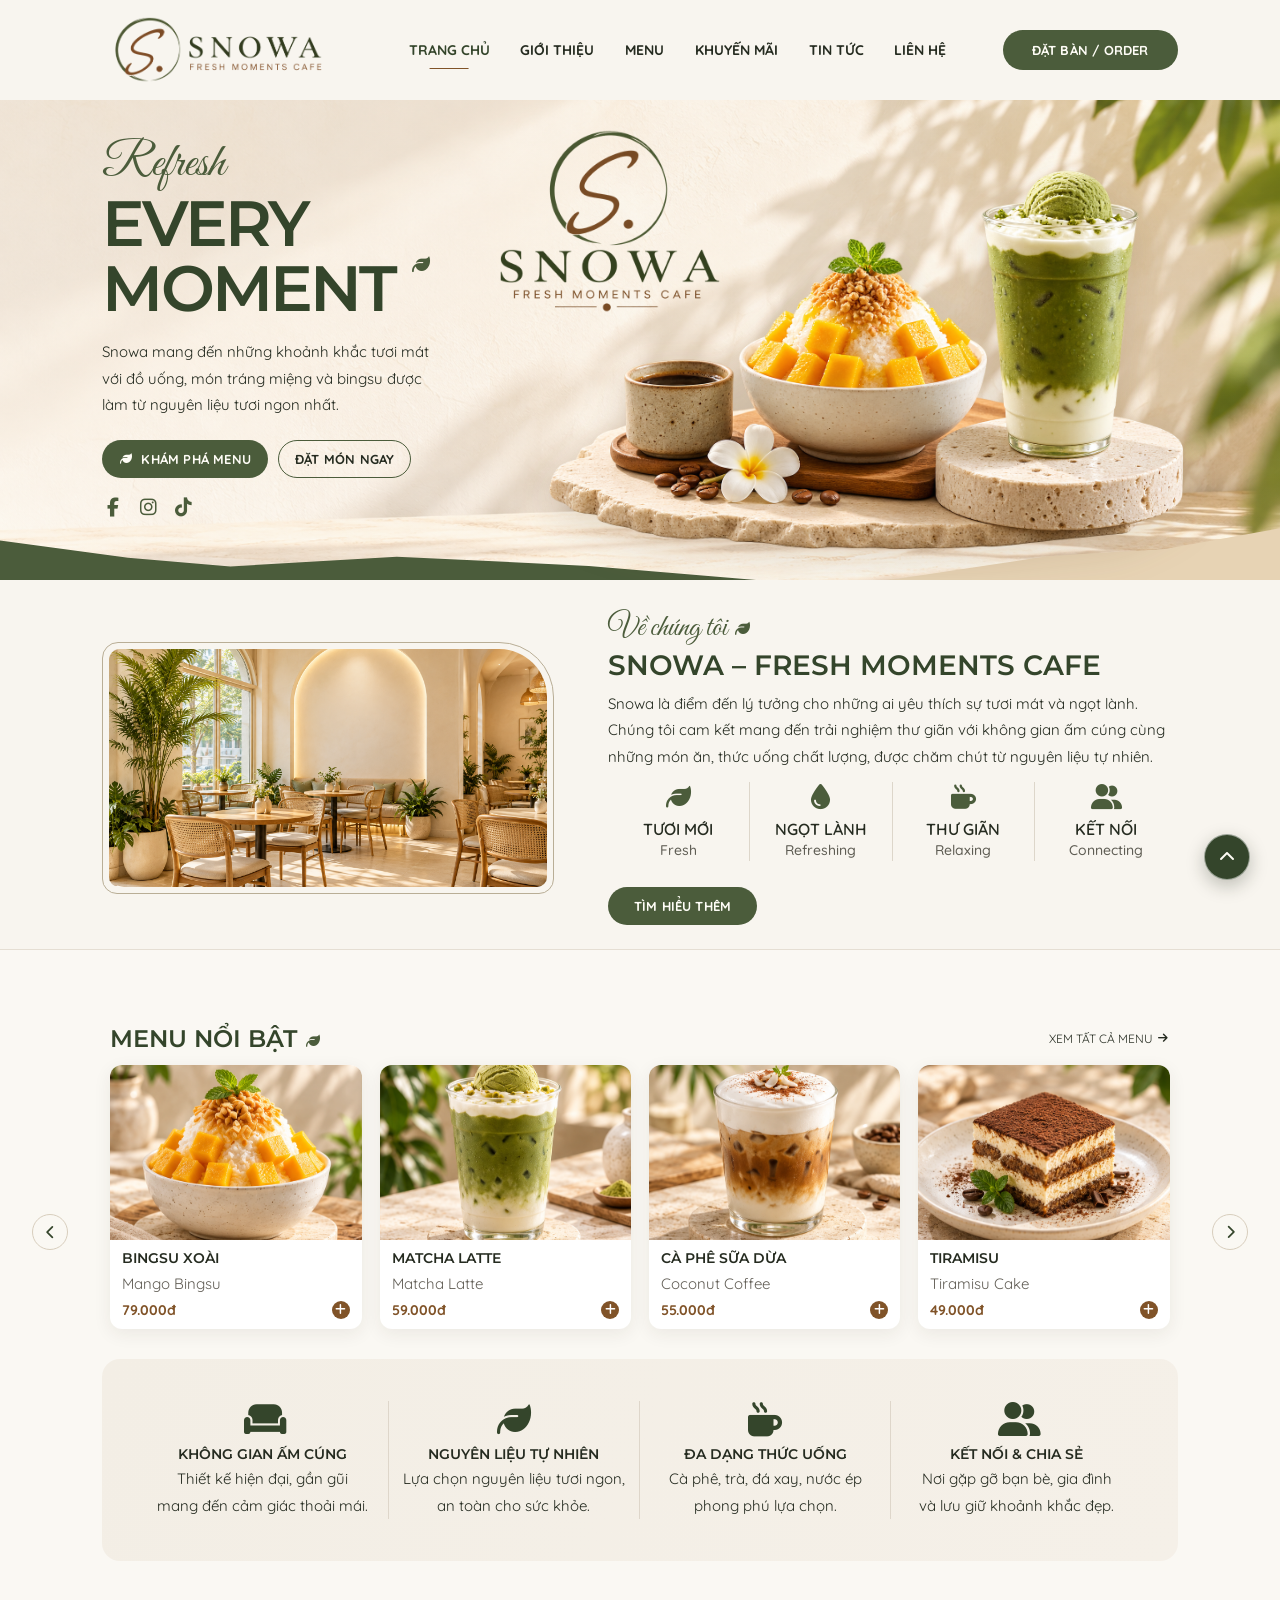
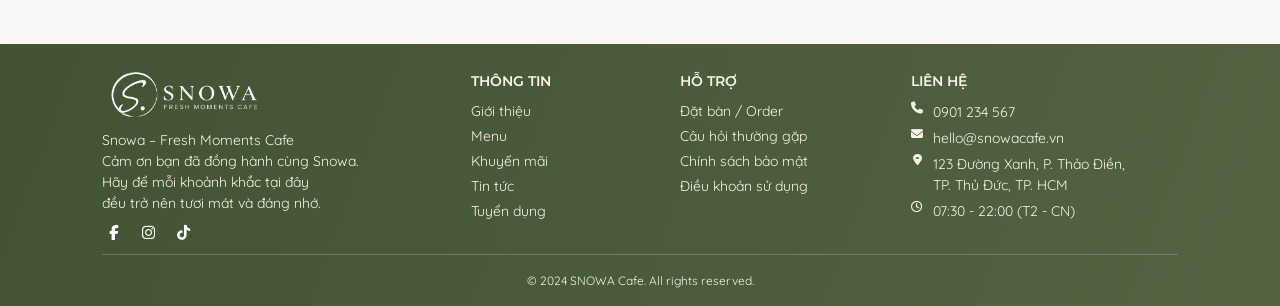
==== index.html @ 23c65e63 "Publish SNOWA Cafe website" ====
<!doctype html>
<html lang="vi">
    <head>
        <meta charset="UTF-8" />
        <meta name="viewport" content="width=device-width, initial-scale=1.0" />
        <meta name="theme-color" content="#f8f4ec" />
        <link
            rel="icon"
            type="image/png"
            sizes="512x512"
            href="./public/image/favicon.png"
        />
        <title>SNOWA — Fresh Moments Cafe</title>
        <link rel="preconnect" href="https://fonts.googleapis.com" />
        <link rel="preconnect" href="https://fonts.gstatic.com" crossorigin />
        <link
            href="https://fonts.googleapis.com/css2?family=Great+Vibes&family=Montserrat:wght@400;500;600;700&family=Quicksand:wght@400;500;600;700&display=swap"
            rel="stylesheet"
        />
        <link
            rel="stylesheet"
            href="https://cdnjs.cloudflare.com/ajax/libs/font-awesome/6.7.2/css/all.min.css"
        />
        <link
            rel="stylesheet"
            href="./public/css/style.css?v=wave-shape-restored"
        />
    </head>
    <body>
        <header class="header" id="top">
            <div class="header-inner">
                <a
                    href="index.html#top"
                    class="brand"
                    aria-label="Snowa Cafe - Trang chủ"
                    ><img
                        src="./public/image/logo.png"
                        alt="SNOWA Fresh Moments Cafe"
                /></a>
                <button
                    class="nav-toggle"
                    id="navToggle"
                    aria-label="Mở menu"
                    aria-expanded="false"
                >
                    <i class="icon fa-solid fa-bars" aria-hidden="true"></i>
                </button>
                <nav class="nav" id="nav" aria-label="Điều hướng chính">
                    <a href="index.html#top" class="active">TRANG CHỦ</a
                    ><a href="about.html">GIỚI THIỆU</a
                    ><a href="menu.html">MENU</a
                    ><a href="promotions.html">KHUYẾN MÃI</a
                    ><a href="news.html">TIN TỨC</a
                    ><a href="contact.html">LIÊN HỆ</a>
                </nav>
                <a
                    href="contact.html#contact"
                    class="btn btn-solid header-order"
                    >ĐẶT BÀN / ORDER</a
                >
            </div>
        </header>

        <main>
            <section class="hero" aria-label="Snowa Fresh Moments Cafe">
                <div class="hero-inner container">
                    <div class="hero-copy">
                        <span class="script">Refresh</span>
                        <h1>
                            EVERY<br />MOMENT
                            <i
                                class="icon title-leaf fa-solid fa-leaf"
                                aria-hidden="true"
                            ></i>
                        </h1>
                        <p>
                            Snowa mang đến những khoảnh khắc tươi mát với đồ
                            uống, món tráng miệng và bingsu được làm từ nguyên
                            liệu tươi ngon nhất.
                        </p>
                        <div class="hero-actions">
                            <a href="menu.html" class="btn btn-solid"
                                ><i
                                    class="icon fa-solid fa-leaf"
                                    aria-hidden="true"
                                ></i>
                                KHÁM PHÁ MENU</a
                            ><a
                                href="contact.html#contact"
                                class="btn btn-outline"
                                >ĐẶT MÓN NGAY</a
                            >
                        </div>
                        <div class="social" aria-label="Mạng xã hội">
                            <a href="https://facebook.com" aria-label="Facebook"
                                ><i
                                    class="icon fa-brands fa-facebook-f"
                                    aria-hidden="true"
                                ></i></a
                            ><a
                                href="https://instagram.com"
                                aria-label="Instagram"
                                ><i
                                    class="icon fa-brands fa-instagram"
                                    aria-hidden="true"
                                ></i></a
                            ><a href="https://tiktok.com" aria-label="TikTok"
                                ><i
                                    class="icon fa-brands fa-tiktok"
                                    aria-hidden="true"
                                ></i
                            ></a>
                        </div>
                    </div>
                    <div
                        class="hero-art"
                        aria-label="Hình ảnh đồ uống và món tráng miệng Snowa"
                    >
                        <img
                            class="hero-emblem"
                            src="./public/image/image.png"
                            alt="SNOWA Fresh Moments Cafe"
                        />
                        <img
                            class="hero-image"
                            src="./public/image/hero-products.png"
                            alt="Bingsu xoài, matcha latte và cà phê Snowa"
                        />
                    </div>
                </div>
                <div class="wave wave-olive"></div>
                <div class="wave wave-sand"></div>
            </section>

            <section class="about container" id="about">
                <div class="about-photo">
                    <img
                        src="./public/image/cafe-interior.png"
                        alt="Không gian ấm cúng tại Snowa Cafe"
                    />
                </div>
                <div class="about-content">
                    <span class="script small"
                        >Về chúng tôi
                        <i class="icon fa-solid fa-leaf" aria-hidden="true"></i
                    ></span>
                    <h2>
                        SNOWA – FRESH MOMENTS<span
                            class="mobile-title-break"
                        ></span>
                        CAFE
                    </h2>
                    <p>
                        Snowa là điểm đến lý tưởng cho những ai yêu thích sự
                        tươi mát và ngọt lành. Chúng tôi cam kết mang đến trải
                        nghiệm thư giãn với không gian ấm cúng cùng những món
                        ăn, thức uống chất lượng, được chăm chút từ nguyên liệu
                        tự nhiên.
                    </p>
                    <div class="about-features">
                        <div>
                            <i
                                class="icon fa-solid fa-leaf"
                                aria-hidden="true"
                            ></i
                            >TƯƠI MỚI<small>Fresh</small>
                        </div>
                        <div>
                            <i
                                class="icon fa-solid fa-droplet"
                                aria-hidden="true"
                            ></i
                            >NGỌT LÀNH<small>Refreshing</small>
                        </div>
                        <div>
                            <i
                                class="icon fa-solid fa-mug-hot"
                                aria-hidden="true"
                            ></i
                            >THƯ GIÃN<small>Relaxing</small>
                        </div>
                        <div>
                            <i
                                class="icon fa-solid fa-user-group"
                                aria-hidden="true"
                            ></i
                            >KẾT NỐI<small>Connecting</small>
                        </div>
                    </div>
                    <a href="about.html" class="btn btn-solid about-btn"
                        >TÌM HIỂU THÊM</a
                    >
                </div>
            </section>

            <section class="menu-section" id="menu">
                <div class="container">
                    <div class="section-heading">
                        <h2>
                            MENU NỔI BẬT
                            <i
                                class="icon fa-solid fa-leaf"
                                aria-hidden="true"
                            ></i>
                        </h2>
                        <a href="menu.html"
                            >XEM TẤT CẢ MENU
                            <i
                                class="icon fa-solid fa-arrow-right"
                                aria-hidden="true"
                            ></i
                        ></a>
                    </div>
                    <button
                        class="carousel-arrow previous"
                        aria-label="Sản phẩm trước"
                    >
                        <i
                            class="icon fa-solid fa-chevron-right"
                            aria-hidden="true"
                        ></i>
                    </button>
                    <div class="products" id="products">
                        <article class="product">
                            <a
                                href="product-detail.html#mango-bingsu"
                                aria-label="Xem chi tiết Bingsu xoài"
                                ><div
                                    class="product-photo mango"
                                    role="img"
                                    aria-label="Bingsu xoài"
                                ></div
                            ></a>
                            <div class="product-body">
                                <h3>
                                    <a href="product-detail.html#mango-bingsu"
                                        >BINGSU XOÀI</a
                                    >
                                </h3>
                                <p>Mango Bingsu</p>
                                <div class="product-price">
                                    <strong>79.000đ</strong
                                    ><button
                                        class="add"
                                        aria-label="Thêm Bingsu xoài"
                                    >
                                        <i
                                            class="icon fa-solid fa-plus"
                                            aria-hidden="true"
                                        ></i>
                                    </button>
                                </div>
                            </div>
                        </article>
                        <article class="product">
                            <a
                                href="product-detail.html#matcha-latte"
                                aria-label="Xem chi tiết Matcha Latte"
                                ><div
                                    class="product-photo matcha"
                                    role="img"
                                    aria-label="Matcha latte"
                                ></div
                            ></a>
                            <div class="product-body">
                                <h3>
                                    <a href="product-detail.html#matcha-latte"
                                        >MATCHA LATTE</a
                                    >
                                </h3>
                                <p>Matcha Latte</p>
                                <div class="product-price">
                                    <strong>59.000đ</strong
                                    ><button
                                        class="add"
                                        aria-label="Thêm Matcha Latte"
                                    >
                                        <i
                                            class="icon fa-solid fa-plus"
                                            aria-hidden="true"
                                        ></i>
                                    </button>
                                </div>
                            </div>
                        </article>
                        <article class="product">
                            <a
                                href="product-detail.html#coconut-coffee"
                                aria-label="Xem chi tiết Cà phê sữa dừa"
                                ><div
                                    class="product-photo coconut"
                                    role="img"
                                    aria-label="Cà phê sữa dừa"
                                ></div
                            ></a>
                            <div class="product-body">
                                <h3>
                                    <a href="product-detail.html#coconut-coffee"
                                        >CÀ PHÊ SỮA DỪA</a
                                    >
                                </h3>
                                <p>Coconut Coffee</p>
                                <div class="product-price">
                                    <strong>55.000đ</strong
                                    ><button
                                        class="add"
                                        aria-label="Thêm Cà phê sữa dừa"
                                    >
                                        <i
                                            class="icon fa-solid fa-plus"
                                            aria-hidden="true"
                                        ></i>
                                    </button>
                                </div>
                            </div>
                        </article>
                        <article class="product">
                            <a
                                href="product-detail.html#tiramisu"
                                aria-label="Xem chi tiết Tiramisu"
                                ><div
                                    class="product-photo tiramisu"
                                    role="img"
                                    aria-label="Bánh tiramisu"
                                ></div
                            ></a>
                            <div class="product-body">
                                <h3>
                                    <a href="product-detail.html#tiramisu"
                                        >TIRAMISU</a
                                    >
                                </h3>
                                <p>Tiramisu Cake</p>
                                <div class="product-price">
                                    <strong>49.000đ</strong
                                    ><button
                                        class="add"
                                        aria-label="Thêm Tiramisu"
                                    >
                                        <i
                                            class="icon fa-solid fa-plus"
                                            aria-hidden="true"
                                        ></i>
                                    </button>
                                </div>
                            </div>
                        </article>
                    </div>
                    <button
                        class="carousel-arrow next"
                        aria-label="Sản phẩm tiếp theo"
                    >
                        <i
                            class="icon fa-solid fa-chevron-right"
                            aria-hidden="true"
                        ></i>
                    </button>
                    <div class="benefits" id="benefits">
                        <div>
                            <i
                                class="icon fa-solid fa-couch"
                                aria-hidden="true"
                            ></i>
                            <h3>KHÔNG GIAN ẤM CÚNG</h3>
                            <p>
                                Thiết kế hiện đại, gần gũi<br />mang đến cảm
                                giác thoải mái.
                            </p>
                        </div>
                        <div>
                            <i
                                class="icon fa-solid fa-leaf"
                                aria-hidden="true"
                            ></i>
                            <h3>NGUYÊN LIỆU TỰ NHIÊN</h3>
                            <p>
                                Lựa chọn nguyên liệu tươi ngon,<br />an toàn cho
                                sức khỏe.
                            </p>
                        </div>
                        <div>
                            <i
                                class="icon fa-solid fa-mug-hot"
                                aria-hidden="true"
                            ></i>
                            <h3>ĐA DẠNG THỨC UỐNG</h3>
                            <p>
                                Cà phê, trà, đá xay, nước ép<br />phong phú lựa
                                chọn.
                            </p>
                        </div>
                        <div>
                            <i
                                class="icon fa-solid fa-user-group"
                                aria-hidden="true"
                            ></i>
                            <h3>KẾT NỐI &amp; CHIA SẺ</h3>
                            <p>
                                Nơi gặp gỡ bạn bè, gia đình<br />và lưu giữ
                                khoảnh khắc đẹp.
                            </p>
                        </div>
                    </div>
                </div>
            </section>
        </main>

        <footer id="footer">
            <div class="container footer-grid">
                <div class="footer-brand">
                    <img
                        src="./public/image/logo.png"
                        alt="SNOWA Fresh Moments Cafe"
                    />
                    <p>
                        Snowa – Fresh Moments Cafe<br />Cảm ơn bạn đã đồng hành
                        cùng Snowa.<br />Hãy để mỗi khoảnh khắc tại đây<br />đều
                        trở nên tươi mát và đáng nhớ.
                    </p>
                    <div class="social">
                        <a href="https://facebook.com" aria-label="Facebook"
                            ><i
                                class="icon fa-brands fa-facebook-f"
                                aria-hidden="true"
                            ></i></a
                        ><a href="https://instagram.com" aria-label="Instagram"
                            ><i
                                class="icon fa-brands fa-instagram"
                                aria-hidden="true"
                            ></i></a
                        ><a href="https://tiktok.com" aria-label="TikTok"
                            ><i
                                class="icon fa-brands fa-tiktok"
                                aria-hidden="true"
                            ></i
                        ></a>
                    </div>
                </div>
                <div>
                    <h3>THÔNG TIN</h3>
                    <a href="about.html">Giới thiệu</a
                    ><a href="menu.html">Menu</a
                    ><a href="promotions.html">Khuyến mãi</a
                    ><a href="news.html">Tin tức</a
                    ><a href="contact.html#contact">Tuyển dụng</a>
                </div>
                <div>
                    <h3>HỖ TRỢ</h3>
                    <a href="contact.html#contact">Đặt bàn / Order</a
                    ><a href="contact.html#contact">Câu hỏi thường gặp</a
                    ><a href="contact.html#contact">Chính sách bảo mật</a
                    ><a href="contact.html#contact">Điều khoản sử dụng</a>
                </div>
                <div class="contact">
                    <h3>LIÊN HỆ</h3>
                    <p>
                        <i class="icon fa-solid fa-phone" aria-hidden="true"></i
                        >0901 234 567
                    </p>
                    <p>
                        <i
                            class="icon fa-solid fa-envelope"
                            aria-hidden="true"
                        ></i
                        >hello@snowacafe.vn
                    </p>
                    <p>
                        <i
                            class="icon fa-solid fa-location-dot"
                            aria-hidden="true"
                        ></i
                        ><span
                            >123 Đường Xanh, P. Thảo Điền,<br />TP. Thủ Đức, TP.
                            HCM</span
                        >
                    </p>
                    <p>
                        <i
                            class="icon fa-regular fa-clock"
                            aria-hidden="true"
                        ></i
                        >07:30 - 22:00 (T2 - CN)
                    </p>
                </div>
            </div>
            <div class="copyright container">
                © 2024 SNOWA Cafe. All rights reserved.
            </div>
            <a class="back-top" href="#top" aria-label="Về đầu trang"
                ><i class="icon fa-solid fa-chevron-up" aria-hidden="true"></i
            ></a>
        </footer>

        <script>
            const toggle = document.querySelector("#navToggle");
            const nav = document.querySelector("#nav");
            toggle.addEventListener("click", () => {
                const open = nav.classList.toggle("open");
                toggle.setAttribute("aria-expanded", String(open));
            });
            nav.querySelectorAll("a").forEach((link) =>
                link.addEventListener("click", () => {
                    nav.classList.remove("open");
                    toggle.setAttribute("aria-expanded", "false");
                }),
            );
            document.querySelectorAll(".add").forEach((button) =>
                button.addEventListener("click", () => {
                    const label = button.getAttribute("aria-label");
                    const icon = button.querySelector(".icon");
                    button.classList.add("added");
                    button.setAttribute("aria-label", "Đã thêm sản phẩm");
                    icon.classList.replace("fa-plus", "fa-check");
                    setTimeout(() => {
                        button.classList.remove("added");
                        button.setAttribute("aria-label", label);
                        icon.classList.replace("fa-check", "fa-plus");
                    }, 1100);
                }),
            );
        </script>
        <script src="./public/js/site.js" defer></script>
    </body>
</html>
---- public/css/style.css ----
:root {
    --olive: #4b5c3b;
    --olive-deep: #34452b;
    --brown: #805328;
    --cream: #f8f5ef;
    --sand: #eadcc7;
    --ink: #252b20;
    --muted: #5e5c53;
}

* {
    box-sizing: border-box;
    margin: 0;
    padding: 0;
}
html {
    scroll-behavior: smooth;
}
body {
    background: var(--cream);
    color: var(--ink);
    font-family: "Quicksand", Arial, sans-serif;
    font-size: 14px;
}
a {
    color: inherit;
    text-decoration: none;
}
button {
    color: inherit;
    cursor: pointer;
    font: inherit;
}
img {
    display: block;
    max-width: 100%;
}
.icon {
    display: inline-block;
    width: 1.25em;
    color: currentColor;
    line-height: 1;
    text-align: center;
    vertical-align: middle;
}
.container {
    width: min(1160px, 84%);
    margin-inline: auto;
}

.btn {
    display: inline-flex;
    align-items: center;
    justify-content: center;
    gap: 8px;
    min-height: 42px;
    padding: 0 24px;
    border: 1px solid transparent;
    border-radius: 40px;
    font-size: 12px;
    font-weight: 700;
    letter-spacing: 0.015em;
    transition:
        background 0.2s,
        color 0.2s,
        transform 0.2s;
    white-space: nowrap;
}
.btn:hover {
    transform: translateY(-2px);
}
.btn-solid {
    background: var(--olive);
    color: #fffdf7;
}
.btn-solid:hover {
    background: var(--olive-deep);
}
.btn-outline {
    border-color: var(--olive);
    color: var(--ink);
}
.btn-outline:hover {
    background: var(--olive);
    color: white;
}

/* Header */
.header {
    position: relative;
    z-index: 10;
    background: #f8f5ef;
}
.header-inner {
    width: min(1160px, 84%);
    min-height: 100px;
    margin: auto;
    display: flex;
    align-items: center;
    justify-content: space-between;
    gap: 28px;
}
.brand {
    width: 250px;
    flex: 0 0 auto;
}
.brand img {
    width: 100%;
    height: 82px;
    object-fit: contain;
    object-position: left center;
}
.nav {
    display: flex;
    align-items: center;
    gap: clamp(18px, 2.4vw, 34px);
}
.nav a {
    position: relative;
    display: inline-block;
    font-size: 13px;
    font-weight: 700;
    white-space: nowrap;
    transition:
        color 0.2s ease,
        transform 0.2s ease;
}
.nav a:hover,
.nav a.active {
    color: var(--olive-deep);
}
.nav a::after {
    content: "";
    position: absolute;
    left: 50%;
    bottom: -10px;
    width: 0;
    height: 1px;
    background: var(--brown);
    opacity: 0;
    transform: translateX(-50%);
    transition:
        width 0.28s cubic-bezier(0.22, 0.61, 0.36, 1),
        opacity 0.2s ease;
}
.nav a:hover::after,
.nav a:focus-visible::after,
.nav a.active::after {
    width: 48%;
    opacity: 1;
}
.nav a:hover {
    transform: translateY(-1px) scale(1.06);
}
.header-order {
    padding-inline: 28px;
    min-height: 40px;
}
.nav-toggle {
    display: none;
    width: 42px;
    height: 42px;
    border: 0;
    background: transparent;
}
.nav-toggle .icon {
    width: 24px;
    font-size: 22px;
}

/* Hero */
.hero {
    position: relative;
    overflow: hidden;
    min-height: 480px;
    background:
        linear-gradient(90deg, #fbf8f366 0%, #f7f1e833 46%, #f2e8d81a 100%),
        url("../image/hero-background.png") center 53% / cover no-repeat;
}
.hero::before,
.hero::after {
    display: none;
}
.hero-inner {
    position: relative;
    z-index: 2;
    min-height: 478px;
    display: grid;
    grid-template-columns: 37% 63%;
    align-items: center;
}
.hero-copy {
    align-self: center;
    padding: 10px 0 32px;
}
.script {
    color: var(--olive);
    font-family: "Great Vibes", cursive;
    font-size: 48px;
    line-height: 1.1;
}
.hero-copy h1 {
    margin: 0 0 18px;
    color: var(--olive-deep);
    font:
        600 clamp(48px, 5vw, 68px)/1.02 "Montserrat",
        Arial,
        sans-serif;
    letter-spacing: -0.045em;
}
.title-leaf {
    width: 23px;
    margin-left: -2px;
    color: var(--olive);
    font-size: 18px;
    vertical-align: top;
}
.hero-copy > p {
    max-width: 340px;
    margin-bottom: 22px;
    font-size: 16px;
    line-height: 1.7;
}
.hero-actions {
    display: flex;
    flex-wrap: wrap;
    gap: 10px;
}
.hero-actions .btn {
    min-height: 38px;
    padding-inline: 16px;
    font-size: 13px;
}
.hero-actions .icon {
    width: 14px;
    font-size: 12px;
}
.social {
    display: flex;
    gap: 13px;
    margin-top: 18px;
}
.social a {
    display: inline-flex;
    width: 22px;
    height: 22px;
    align-items: center;
    justify-content: center;
    color: var(--olive);
}
.social .icon {
    width: 20px;
    font-size: 19px;
}
.hero-art {
    position: relative;
    height: 460px;
    align-self: stretch;
}
.hero-emblem {
    position: absolute;
    z-index: 3;
    top: 10px;
    left: -50px;
    width: 320px;
    height: auto;
    max-width: none;
    object-fit: contain;
}
.hero-image {
    position: absolute;
    z-index: 1;
    right: -4%;
    bottom: -12px;
    width: 100%;
    height: 100%;
    object-fit: contain;
    object-position: center bottom;
    filter: drop-shadow(0 14px 20px #59412525);
}
.wave {
    position: absolute;
    z-index: 1;
    bottom: -1px;
    width: 100%;
    height: 58px;
    pointer-events: none;
}
.wave-olive {
    background: var(--olive);
    clip-path: polygon(
        0 30%,
        10% 60%,
        18% 75%,
        31% 58%,
        46% 74%,
        60% 100%,
        0 100%
    );
}
.wave-sand {
    background: #e7d3b4;
    clip-path: polygon(69% 100%, 82% 57%, 91% 45%, 100% 9%, 100% 100%);
}

/* About */
.about {
    display: grid;
    grid-template-columns: 42% 1fr;
    align-items: center;
    gap: 5%;
    padding-block: 32px 24px;
}
.about-photo {
    padding: 6px;
    border: 1px solid #b9ae96;
    border-radius: 16px 55px 15px 15px;
}
.about-photo img {
    width: 100%;
    height: 238px;
    object-fit: cover;
    border-radius: 11px 48px 10px 10px;
}
.script.small {
    display: flex;
    align-items: center;
    gap: 7px;
    font-size: 30px;
}
.script.small .icon {
    width: 18px;
    font-size: 15px;
}
.about-content h2 {
    margin: 3px 0 8px;
    color: var(--olive-deep);
    font:
        600 clamp(22px, 2.2vw, 32px)/1.25 "Montserrat",
        Arial,
        sans-serif;
}
.mobile-title-break {
    display: none;
}
.about-content > p {
    max-width: 580px;
    font-size: 16px;
    line-height: 1.55;
}
.about-features {
    display: grid;
    grid-template-columns: repeat(4, 1fr);
    margin: 12px 0 14px;
}
.about-features > div {
    border-right: 1px solid #ddd6ca;
    text-align: center;
    font-size: 16px;
    font-weight: 600;
    line-height: 1.4;
}
.about-features > div:last-child {
    border: 0;
}
.about-features .icon {
    display: block;
    width: 31px;
    height: 31px;
    margin: 0 auto 5px;
    color: var(--olive);
    font-size: 25px;
    line-height: 31px;
}
.about-features small {
    display: block;
    margin-top: 1px;
    color: var(--muted);
    font-size: 14px;
    font-weight: 500;
}
.about-btn {
    margin-top: 12px;
    min-height: 38px;
    padding-inline: 25px;
    font-size: 16px;
}

/* Menu and benefits */
.menu-section {
    position: relative;
    border-top: 1px solid #e5ded3;
    padding: 17px 0 18px;
    background: #faf8f3;
}
.section-heading {
    display: flex;
    align-items: center;
    justify-content: space-between;
    margin-bottom: 12px;
    padding: 0 8px;
}
.section-heading h2 {
    color: var(--olive-deep);
    font:
        600 24px "Montserrat",
        Arial,
        sans-serif;
}
.section-heading h2 .icon {
    width: 17px;
    color: var(--olive);
    font-size: 14px;
}
.section-heading > a {
    display: inline-flex;
    align-items: center;
    gap: 4px;
    font-size: 12px;
}
.section-heading > a .icon {
    width: 13px;
    font-size: 11px;
}
.products {
    display: grid;
    grid-template-columns: repeat(4, minmax(0, 1fr));
    gap: 18px;
    padding: 0 8px;
}
.product {
    overflow: hidden;
    border-radius: 12px;
    background: #fff;
    box-shadow: 0 5px 18px #352b1d13;
    transition:
        transform 0.2s,
        box-shadow 0.2s;
}
.product:hover {
    transform: translateY(-3px);
    box-shadow: 0 10px 22px #352b1d20;
}
.product-photo {
    width: 100%;
    height: 175px;
    background-image: url("../image/menu-products.png");
    background-size: 200% 200%;
    background-repeat: no-repeat;
}
.product-photo.mango {
    background-position: left top;
}
.product-photo.matcha {
    background-position: right top;
}
.product-photo.coconut {
    background-position: left bottom;
}
.product-photo.tiramisu {
    background-position: right bottom;
}
.product-body {
    display: flex;
    min-height: 68px;
    padding: 9px 12px 10px;
    flex-direction: column;
    gap: 3px;
}
.product-body h3 {
    font-family: "Montserrat", Arial, sans-serif;
    font-size: 14px;
    font-weight: 600;
    line-height: 1.35;
}
.product-body p {
    margin: 0;
    color: #625e56;
    font-size: 14px;
    line-height: 1.35;
}
.product-price {
    display: flex;
    width: 100%;
    align-items: center;
    justify-content: space-between;
    margin-top: 1px;
}
.product-price strong {
    color: var(--brown);
    font-size: 14px;
    line-height: 1.3;
}
.add {
    display: grid;
    width: 18px;
    height: 18px;
    flex: 0 0 18px;
    place-items: center;
    border: 0;
    border-radius: 50%;
    background: var(--brown);
    color: white;
    transition: background 0.15s;
}
.add .icon {
    width: 14px;
    font-size: 12px;
}
.add.added {
    background: var(--olive);
}
.carousel-arrow {
    position: absolute;
    z-index: 2;
    top: 38%;
    display: grid;
    width: 36px;
    height: 36px;
    place-items: center;
    border: 1px solid #d8cebd;
    border-radius: 50%;
    background: #faf8f3;
    color: var(--olive-deep);
}
.carousel-arrow .icon {
    width: 17px;
    font-size: 14px;
}
.carousel-arrow.previous {
    left: max(2.5%, calc((100% - 1250px) / 2));
    transform: rotate(180deg);
}
.carousel-arrow.next {
    right: max(2.5%, calc((100% - 1250px) / 2));
}
.benefits {
    display: grid;
    grid-template-columns: repeat(4, 1fr);
    margin-top: 30px;
    padding: 42px 35px;
    border-radius: 18px;
    background: linear-gradient(115deg, #f3eee5, #f5f0e8);
}
.benefits > div {
    padding: 0 12px;
    border-right: 1px solid #ded6ca;
    text-align: center;
}
.benefits > div:last-child {
    border: 0;
}
.benefits .icon {
    display: block;
    width: 37px;
    height: 37px;
    margin: 0 auto 5px;
    color: var(--olive-deep);
    font-size: 34px;
    line-height: 37px;
}
.benefits h3 {
    margin: 7px 0 3px;
    font-family: "Montserrat", Arial, sans-serif;
    font-size: 14px;
    font-weight: 600;
}
.benefits p {
    font-size: 14px;
    line-height: 1.6;
}

/* Footer */
footer {
    position: relative;
    padding: 22px 0 10px;
    background: linear-gradient(110deg, #405333, #526442);
    color: #f8f4e9;
}
.footer-grid {
    display: grid;
    grid-template-columns: 1.55fr 0.8fr 0.9fr 1.25fr;
    gap: 38px;
}
.footer-brand > img {
    width: 185px;
    height: 58px;
    margin-bottom: 6px;
    object-fit: contain;
    object-position: left center;
    filter: brightness(0) invert(1);
}
.footer-brand p,
.contact p {
    margin-bottom: 5px;
    font-size: 14px;
    line-height: 1.5;
}
.footer-grid h3 {
    margin: 6px 0 12px;
    font-family: "Montserrat", Arial, sans-serif;
    font-size: 14px;
    font-weight: 600;
}
.footer-grid > div > a {
    display: block;
    margin-bottom: 7px;
    font-size: 14px;
}
.footer-grid a:hover {
    color: #e8cc9c;
}
.footer-brand .social {
    margin-top: 8px;
}
.footer-brand .social a {
    color: #fff;
}
.footer-brand .social .icon {
    width: 16px;
    font-size: 15px;
}
.contact p {
    display: flex;
    align-items: flex-start;
    gap: 9px;
}
.contact .icon {
    width: 13px;
    flex: 0 0 auto;
    font-size: 12px;
}
.copyright {
    margin-top: 10px;
    border-top: 1px solid #ffffff35;
    padding: 18px 0 8px;
    text-align: center;
    font-size: 14px;
}
.back-top {
    position: absolute;
    right: 4%;
    bottom: 19px;
    display: grid;
    width: 34px;
    height: 34px;
    place-items: center;
    border: 1px solid #ffffff70;
    border-radius: 50%;
}
.back-top .icon {
    width: 16px;
    font-size: 14px;
}

/* Inner pages — Snowa brand story, menu and editorial layouts */
.mobile-menu {
    display: none;
}
.subhero {
    position: relative;
    overflow: hidden;
    background: linear-gradient(100deg, #f8f5ef 0%, #f4ecdf 68%, #e9ddc7 100%);
}
.subhero::after {
    position: absolute;
    right: -80px;
    bottom: -150px;
    width: 430px;
    height: 300px;
    border: 1px solid #7b815b30;
    border-radius: 50%;
    content: "";
    transform: rotate(-18deg);
}
.subhero-inner {
    position: relative;
    z-index: 1;
    display: grid;
    min-height: 385px;
    grid-template-columns: 1.1fr 0.9fr;
    align-items: center;
    gap: 32px;
    padding-block: 38px;
}
.subhero .script {
    display: block;
    margin-bottom: 4px;
    font-size: 43px;
}
.eyebrow {
    color: var(--brown);
    font-size: 11px;
    font-weight: 700;
    letter-spacing: 0.13em;
}
.subhero h1 {
    margin: 9px 0 14px;
    color: var(--olive-deep);
    font:
        600 clamp(30px, 3.3vw, 45px)/1.2 "Montserrat",
        Arial,
        sans-serif;
    letter-spacing: -0.035em;
}
.subhero-inner > div:first-child > p:not(.eyebrow) {
    max-width: 510px;
    margin-bottom: 23px;
    font-size: 16px;
    line-height: 1.75;
}
.subhero-inner > img {
    width: min(310px, 82%);
    max-height: 300px;
    margin: auto;
    object-fit: contain;
    mix-blend-mode: multiply;
}
.menu-hero-art {
    position: relative;
    height: 292px;
}
.menu-hero-art .product-photo {
    position: absolute;
    width: 57%;
    height: 83%;
    border: 7px solid #fffdf8;
    border-radius: 48% 48% 18px 18px;
    box-shadow: 0 16px 35px #382b1d22;
}
.menu-hero-art .mango {
    left: 3%;
    bottom: 0;
}
.menu-hero-art .matcha {
    right: 2%;
    top: 0;
}
.menu-seal {
    position: absolute;
    z-index: 2;
    left: 47%;
    bottom: 1%;
    display: grid;
    width: 76px;
    height: 76px;
    place-items: center;
    border-radius: 50%;
    background: #f9f5ec;
    box-shadow: 0 7px 18px #45382022;
}
.menu-seal img {
    width: 57px;
    height: 61px;
    object-fit: contain;
    mix-blend-mode: multiply;
}
.page-heading {
    margin: 0 auto 32px;
    text-align: center;
}
.page-heading .script {
    display: block;
    font-size: 36px;
}
.page-heading h2,
.story-copy h2,
.contact-intro h2,
.detail-more h2,
.offer-cta h2 {
    margin: 2px 0 9px;
    color: var(--olive-deep);
    font:
        600 clamp(24px, 2.3vw, 32px)/1.25 "Montserrat",
        Arial,
        sans-serif;
}
.page-heading > p {
    color: var(--muted);
    font-size: 15px;
    line-height: 1.7;
}
.story-section {
    display: grid;
    grid-template-columns: 1fr 1fr;
    align-items: center;
    gap: 8%;
    padding-block: 70px;
}
.story-photo {
    padding: 8px;
    border: 1px solid #b9ae96;
    border-radius: 14px 64px 14px 14px;
    background: #f6f0e6;
}
.story-photo img {
    width: 100%;
    height: 340px;
    border-radius: 9px 48px 8px 8px;
    object-fit: cover;
}
.story-copy .script {
    display: block;
}
.story-copy h2 {
    margin: 8px 0 15px;
}
.story-copy > p {
    margin: 0 0 13px;
    color: #4c4a42;
    font-size: 15px;
    line-height: 1.8;
}
.text-link {
    display: inline-flex;
    align-items: center;
    gap: 8px;
    margin-top: 13px;
    color: var(--olive-deep);
    font-size: 14px;
    font-weight: 700;
}
.text-link .icon {
    width: 14px;
    transition: transform 0.2s ease;
}
.text-link:hover .icon {
    transform: translateX(4px);
}
.promise-section {
    padding: 60px 0 70px;
    background: #f1ece2;
}
.promise-grid {
    display: grid;
    grid-template-columns: repeat(4, 1fr);
    gap: 0;
}
.promise-grid article {
    padding: 14px 24px;
    border-right: 1px solid #d9d1c4;
    text-align: center;
}
.promise-grid article:last-child {
    border: 0;
}
.promise-grid .icon {
    display: block;
    margin: 0 auto 15px;
    color: var(--olive);
    font-size: 34px;
}
.promise-grid h3 {
    margin-bottom: 7px;
    color: var(--olive-deep);
    font:
        600 15px "Montserrat",
        Arial,
        sans-serif;
}
.promise-grid p {
    color: var(--muted);
    font-size: 14px;
    line-height: 1.7;
}
.visit-banner {
    display: flex;
    align-items: center;
    justify-content: space-between;
    gap: 25px;
    margin-block: 55px;
    padding: 33px 42px;
    border: 1px solid #ded5c6;
    border-radius: 18px;
    background: #fbf8f2;
}
.visit-banner .script {
    font-size: 31px;
}
.visit-banner h2 {
    margin: 2px 0 5px;
    color: var(--olive-deep);
    font:
        600 20px "Montserrat",
        Arial,
        sans-serif;
}
.visit-banner p {
    color: var(--muted);
    font-size: 14px;
}

.menu-page {
    padding-block: 56px 72px;
}
.menu-category {
    display: grid;
    grid-template-columns: 230px 1fr;
    gap: 25px;
    margin-top: 34px;
    padding-top: 26px;
    border-top: 1px solid #ddd5c9;
}
.category-title {
    display: flex;
    align-items: flex-start;
    gap: 14px;
}
.category-title > span {
    color: #a47a4e;
    font:
        500 25px "Montserrat",
        Arial,
        sans-serif;
}
.category-title h2 {
    color: var(--olive-deep);
    font:
        600 17px "Montserrat",
        Arial,
        sans-serif;
}
.category-title p {
    margin-top: 8px;
    color: var(--muted);
    font-size: 13px;
    line-height: 1.7;
}
.menu-cards {
    display: grid;
    grid-template-columns: repeat(2, minmax(0, 1fr));
    gap: 20px;
}
.menu-card {
    overflow: hidden;
    border-radius: 12px;
    background: #fffdf9;
    box-shadow: 0 5px 20px #33271912;
}
.menu-card-photo {
    display: block;
    height: 230px;
    overflow: hidden;
}
.menu-card-photo .product-photo {
    height: 100%;
    transition: transform 0.35s ease;
}
.menu-card-photo:hover .product-photo {
    transform: scale(1.04);
}
.menu-card-body {
    display: flex;
    align-items: center;
    justify-content: space-between;
    gap: 12px;
    padding: 15px 17px 5px;
}
.menu-card-body h3 {
    font:
        600 16px "Montserrat",
        Arial,
        sans-serif;
}
.menu-card-body h3 a:hover {
    color: var(--brown);
}
.menu-card-body p {
    margin-top: 4px;
    color: var(--muted);
    font-size: 14px;
}
.menu-card-body > strong {
    color: var(--brown);
    font-size: 15px;
    white-space: nowrap;
}
.menu-card-note {
    padding: 2px 17px 16px;
    color: var(--muted);
    font-size: 13px;
    line-height: 1.6;
}
.menu-footnote,
.promo-note,
.news-note {
    margin-top: 25px;
    color: #746e61;
    font-size: 13px;
    line-height: 1.6;
    text-align: center;
}
.menu-footnote .icon,
.promo-note .icon {
    margin-right: 5px;
    color: var(--olive);
}

.detail-intro {
    padding-block: 25px 70px;
}
.breadcrumb {
    display: inline-flex;
    align-items: center;
    gap: 9px;
    margin: 5px 0 24px;
    color: var(--olive-deep);
    font-size: 12px;
    font-weight: 700;
    letter-spacing: 0.06em;
}
.breadcrumb:hover {
    color: var(--brown);
}
.detail-list {
    display: grid;
    gap: 0;
}
.detail-item {
    display: grid;
    grid-template-columns: 1fr 1fr;
    align-items: center;
    gap: 8%;
    padding: 36px 0 55px;
    scroll-margin-top: 28px;
}
.detail-item + .detail-item {
    border-top: 1px solid #ddd5c9;
}
.detail-item.reverse .detail-photo {
    order: 2;
}
.detail-photo {
    position: relative;
    overflow: hidden;
    min-height: 370px;
    border: 8px solid #fffdf8;
    border-radius: 48% 48% 15px 15px;
    background: #eee4d4;
    box-shadow: 0 12px 34px #382b1d18;
}
.detail-photo .product-photo {
    position: absolute;
    inset: 0;
    height: 100%;
}
.photo-caption {
    position: absolute;
    right: 14px;
    bottom: 12px;
    padding: 7px 11px;
    border-radius: 30px;
    background: #fffdf0dd;
    color: var(--olive-deep);
    font-size: 9px;
    font-weight: 700;
    letter-spacing: 0.14em;
}
.detail-copy .script {
    display: block;
    font-size: 37px;
}
.detail-copy .eyebrow {
    margin: 6px 0 8px;
}
.detail-copy h1,
.detail-copy h2 {
    color: var(--olive-deep);
    font:
        600 clamp(29px, 3vw, 40px)/1.2 "Montserrat",
        Arial,
        sans-serif;
}
.detail-english {
    margin-top: 4px;
    color: var(--muted);
    font-size: 16px;
}
.detail-description {
    max-width: 520px;
    margin-top: 20px;
    color: #4c4a42;
    font-size: 15px;
    line-height: 1.8;
}
.detail-tags {
    display: flex;
    flex-wrap: wrap;
    gap: 10px;
    margin-top: 21px;
}
.detail-tags span {
    padding: 8px 12px;
    border: 1px solid #ddd3c2;
    border-radius: 30px;
    color: var(--olive-deep);
    font-size: 12px;
}
.detail-tags .icon {
    margin-right: 4px;
}
.detail-purchase {
    display: flex;
    align-items: center;
    gap: 20px;
    margin-top: 26px;
}
.detail-purchase > strong {
    color: var(--brown);
    font:
        600 22px "Montserrat",
        Arial,
        sans-serif;
}
.detail-note {
    margin-top: 14px;
    color: #81796c;
    font-size: 11px;
}
.detail-more {
    padding-block: 37px;
    background: #f1ece2;
}
.detail-more-inner {
    display: flex;
    align-items: center;
    justify-content: space-between;
    gap: 24px;
}
.detail-more .script {
    font-size: 30px;
}
.detail-more h2 {
    margin-bottom: 0;
    font-size: 21px;
}

.promo-hero {
    background: linear-gradient(105deg, #f8f5ef 10%, #f0e8db 64%, #e8d7bd 100%);
}
.promo-stamp,
.contact-hero-mark {
    position: relative;
    display: grid;
    min-height: 280px;
    place-items: center;
}
.promo-stamp::before,
.contact-hero-mark::before {
    position: absolute;
    width: 255px;
    height: 255px;
    border: 1px solid #59654370;
    border-radius: 50%;
    content: "";
}
.promo-stamp img,
.contact-hero-mark img {
    z-index: 1;
    width: 175px;
    height: 220px;
    object-fit: contain;
    mix-blend-mode: multiply;
}
.promo-stamp > span {
    position: absolute;
    right: 0;
    bottom: 15px;
    color: var(--brown);
    font:
        600 12px/1.5 "Montserrat",
        sans-serif;
    letter-spacing: 0.18em;
    text-align: center;
}
.offers-section {
    padding-block: 56px 70px;
}
.offers-grid {
    display: grid;
    grid-template-columns: 1.15fr 1fr 1fr;
    gap: 20px;
    align-items: stretch;
}
.offer-card {
    overflow: hidden;
    border: 1px solid #e4dccf;
    border-radius: 14px;
    background: #fffdf9;
    box-shadow: 0 8px 22px #392d1e10;
}
.offer-art {
    position: relative;
    height: 215px;
    overflow: hidden;
}
.offer-art .product-photo {
    height: 100%;
    transition: transform 0.35s ease;
}
.offer-card:hover .offer-art .product-photo {
    transform: scale(1.04);
}
.offer-label {
    position: absolute;
    left: 13px;
    bottom: 13px;
    padding: 7px 11px;
    border-radius: 22px;
    background: #f8f4e9ed;
    color: var(--olive-deep);
    font-size: 9px;
    font-weight: 700;
    letter-spacing: 0.12em;
}
.offer-copy {
    padding: 20px;
}
.offer-copy h3 {
    margin: 7px 0 9px;
    color: var(--olive-deep);
    font:
        600 17px/1.45 "Montserrat",
        sans-serif;
}
.offer-copy > p:not(.eyebrow) {
    color: var(--muted);
    font-size: 13px;
    line-height: 1.7;
}
.offer-copy .text-link {
    font-size: 12px;
}
.offer-featured {
    background: #f5efe5;
}
.offer-featured .offer-art {
    height: 255px;
}
.offer-featured .offer-copy {
    padding: 22px 24px;
}
.offer-featured .offer-copy h3 {
    font-size: 19px;
}
.offer-cta {
    padding: 45px 0 50px;
    background: #f1ece2;
    text-align: center;
}
.offer-cta .script {
    display: block;
    margin-bottom: 5px;
    font-size: 34px;
}
.offer-cta h2 {
    margin-bottom: 18px;
}

.news-section {
    padding-block: 56px 70px;
}
.news-grid {
    display: grid;
    grid-template-columns: repeat(3, minmax(0, 1fr));
    gap: 22px;
}
.news-card {
    overflow: hidden;
    border-radius: 13px;
    background: #fffdf9;
    box-shadow: 0 7px 22px #382b1b12;
}
.news-photo {
    display: block;
    height: 220px;
    overflow: hidden;
}
.news-photo .product-photo {
    height: 100%;
    transition: transform 0.35s ease;
}
.news-photo:hover .product-photo {
    transform: scale(1.04);
}
.news-photo.interior-photo img {
    width: 100%;
    height: 100%;
    object-fit: cover;
    transition: transform 0.35s ease;
}
.news-photo.interior-photo:hover img {
    transform: scale(1.04);
}
.news-body {
    padding: 19px 19px 21px;
}
.news-body h3 {
    margin: 9px 0;
    color: var(--olive-deep);
    font:
        600 16px/1.5 "Montserrat",
        sans-serif;
}
.news-body h3 a:hover {
    color: var(--brown);
}
.news-body > p:not(.eyebrow) {
    color: var(--muted);
    font-size: 13px;
    line-height: 1.75;
}
.news-body .text-link {
    font-size: 12px;
}

.contact-section {
    display: grid;
    grid-template-columns: 0.95fr 1.05fr;
    gap: 8%;
    align-items: center;
    padding-block: 60px 75px;
}
.contact-intro > .script {
    display: block;
}
.contact-intro h2 {
    margin-top: 7px;
}
.contact-intro > p {
    max-width: 470px;
    color: var(--muted);
    font-size: 14px;
    line-height: 1.75;
}
.contact-list {
    display: grid;
    gap: 18px;
    margin-top: 25px;
}
.contact-list > a,
.contact-list > div {
    display: flex;
    align-items: center;
    gap: 14px;
}
.contact-list > a > span,
.contact-list > div > span {
    display: grid;
    width: 42px;
    height: 42px;
    flex: 0 0 42px;
    place-items: center;
    border: 1px solid #d8cebd;
    border-radius: 50%;
    color: var(--olive);
}
.contact-list small {
    display: block;
    margin-bottom: 3px;
    color: #867a67;
    font-size: 10px;
    font-weight: 700;
    letter-spacing: 0.12em;
}
.contact-list strong {
    color: var(--ink);
    font-size: 14px;
    line-height: 1.5;
}
.contact-list a:hover strong {
    color: var(--brown);
}
.contact-card {
    overflow: hidden;
    border: 1px solid #ddd4c5;
    border-radius: 15px 60px 15px 15px;
    background: #f1ece2;
}
.contact-card > img {
    width: 100%;
    height: 265px;
    object-fit: cover;
}
.contact-card-copy {
    padding: 19px 23px 22px;
}
.contact-card-copy .script {
    font-size: 29px;
}
.contact-card-copy h3 {
    margin: 2px 0 6px;
    color: var(--olive-deep);
    font:
        600 16px "Montserrat",
        sans-serif;
}
.contact-card-copy p {
    color: var(--muted);
    font-size: 13px;
    line-height: 1.7;
}
.contact-card-copy .text-link {
    margin-top: 5px;
    font-size: 12px;
}
.contact-bottom {
    padding: 27px 0;
    background: #f1ece2;
    text-align: center;
}
.contact-bottom .icon {
    color: var(--olive);
    font-size: 21px;
}
.contact-bottom p {
    margin: 6px 0 14px;
    color: var(--olive-deep);
    font:
        26px "Great Vibes",
        cursive;
}
.sample-art,
.sample-detail-art {
    position: relative;
    display: grid;
    overflow: hidden;
    place-items: center;
    background-color: #ede5d8;
}
.sample-art::before,
.sample-detail-art::before {
    position: absolute;
    inset: 12% 22%;
    border: 1px solid #fffdf3a8;
    border-radius: 50%;
    content: "";
}
.sample-art.art-peach,
.sample-detail-art.art-peach {
    background:
        radial-gradient(ellipse at 52% 32%, #fff9e9 0 15%, transparent 16%),
        linear-gradient(145deg, #d9dfc8, #e8c59e 58%, #b77b50);
}
.sample-art.art-cocoa,
.sample-detail-art.art-cocoa {
    background:
        radial-gradient(ellipse at 50% 31%, #fffdf6 0 16%, transparent 17%),
        linear-gradient(145deg, #d7c5ac, #a77b59 58%, #67503d);
}
.sample-art.art-cake,
.sample-detail-art.art-cake {
    background:
        radial-gradient(ellipse at 50% 30%, #fffdf2 0 16%, transparent 17%),
        linear-gradient(145deg, #d7dfc5, #a8b28a 58%, #82734d);
}
.sample-art > .icon,
.sample-detail-art > .icon {
    position: relative;
    z-index: 1;
    display: grid;
    width: 82px;
    height: 82px;
    place-items: center;
    border: 1px solid #fffdf0c9;
    border-radius: 50%;
    background: #f8f4e8b8;
    color: var(--olive-deep);
    font-size: 43px;
    box-shadow: 0 10px 25px #37271920;
}
.sample-art > span,
.sample-detail-art > span {
    position: absolute;
    z-index: 2;
    bottom: 13px;
    padding: 6px 10px;
    border-radius: 20px;
    background: #fffdf0e8;
    color: var(--olive-deep);
    font-size: 9px;
    font-weight: 700;
    letter-spacing: 0.13em;
}
.sample-details {
    padding-block: 25px 58px;
}
.sample-details .page-heading {
    margin-bottom: 23px;
}
.sample-detail-grid {
    display: grid;
    grid-template-columns: repeat(3, minmax(0, 1fr));
    gap: 18px;
}
.sample-detail-card {
    overflow: hidden;
    border: 1px solid #e2d9cb;
    border-radius: 13px;
    background: #fffdf8;
    scroll-margin-top: 22px;
}
.sample-detail-art {
    height: 190px;
}
.sample-detail-card > div:last-child {
    padding: 17px;
}
.sample-detail-card h3 {
    margin: 5px 0 0;
    color: var(--olive-deep);
    font:
        600 16px "Montserrat",
        sans-serif;
}
.sample-detail-card .detail-english {
    margin-top: 2px;
    font-size: 13px;
}
.sample-detail-card > div:last-child > p:not(.eyebrow):not(.detail-english) {
    min-height: 67px;
    margin-top: 12px;
    color: var(--muted);
    font-size: 13px;
    line-height: 1.7;
}
.sample-detail-card strong {
    display: block;
    margin-top: 11px;
    color: var(--brown);
    font-size: 12px;
}
.faq-section {
    padding-block: 55px 64px;
    background: #f1ece2;
}
.faq-section .page-heading {
    margin-bottom: 22px;
}
.faq-list {
    max-width: 830px;
    margin-inline: auto;
    border-top: 1px solid #d8cebd;
}
.faq-list details {
    border-bottom: 1px solid #d8cebd;
}
.faq-list summary {
    position: relative;
    padding: 18px 43px 18px 4px;
    color: var(--olive-deep);
    font:
        600 15px "Montserrat",
        sans-serif;
    list-style: none;
    cursor: pointer;
}
.faq-list summary::-webkit-details-marker {
    display: none;
}
.faq-list summary::after {
    position: absolute;
    top: 50%;
    right: 6px;
    color: var(--brown);
    font:
        22px "Quicksand",
        sans-serif;
    content: "+";
    transform: translateY(-50%);
}
.faq-list details[open] summary::after {
    content: "−";
}
.faq-list details > p {
    max-width: 730px;
    padding: 0 36px 18px 4px;
    color: var(--muted);
    font-size: 14px;
    line-height: 1.75;
}

@media (max-width: 900px) {
    .subhero-inner {
        min-height: 330px;
    }
    .menu-category {
        grid-template-columns: 190px 1fr;
        gap: 18px;
    }
    .menu-card-photo {
        height: 190px;
    }
    .detail-photo {
        min-height: 300px;
    }
    .offers-grid {
        grid-template-columns: repeat(2, minmax(0, 1fr));
    }
    .offer-featured {
        grid-column: 1 / -1;
        display: grid;
        grid-template-columns: 1fr 1fr;
    }
    .offer-featured .offer-art {
        height: 100%;
        min-height: 260px;
    }
    .news-photo {
        height: 185px;
    }
    .contact-section {
        gap: 5%;
    }
    .sample-detail-grid {
        grid-template-columns: repeat(2, minmax(0, 1fr));
    }
    .mobile-menu {
        position: relative;
        display: block;
        order: 3;
        margin-left: auto;
    }
    .mobile-menu summary {
        display: grid;
        width: 42px;
        height: 42px;
        place-items: center;
        list-style: none;
        color: var(--olive-deep);
        cursor: pointer;
    }
    .mobile-menu summary::-webkit-details-marker {
        display: none;
    }
    .mobile-menu summary .icon {
        font-size: 21px;
    }
    .mobile-menu nav {
        position: absolute;
        z-index: 20;
        top: 52px;
        right: -4vw;
        display: grid;
        width: min(290px, 90vw);
        gap: 0;
        padding: 10px 20px;
        border: 1px solid #e5ded3;
        border-radius: 12px;
        background: var(--cream);
        box-shadow: 0 15px 28px #241e151f;
    }
    .mobile-menu nav a {
        padding: 13px 3px;
        border-bottom: 1px solid #e5ded3;
        font-size: 13px;
        font-weight: 700;
    }
    .mobile-menu nav a:last-child {
        border: 0;
    }
    .mobile-menu nav a.active {
        color: var(--olive-deep);
    }
    .header-inner > .nav {
        display: none;
    }
}
@media (max-width: 620px) {
    .subhero-inner {
        min-height: unset;
        grid-template-columns: 1fr;
        gap: 5px;
        padding-block: 31px 20px;
    }
    .subhero .script {
        font-size: 37px;
    }
    .subhero h1 {
        font-size: 30px;
    }
    .subhero-inner > div:first-child > p:not(.eyebrow) {
        max-width: 100%;
        font-size: 14px;
    }
    .subhero-inner > img {
        width: 148px;
        max-height: 150px;
    }
    .menu-hero-art {
        height: 205px;
        margin: 3px 10% 0;
    }
    .menu-hero-art .product-photo {
        width: 57%;
        height: 90%;
        border-width: 5px;
    }
    .menu-seal {
        width: 59px;
        height: 59px;
    }
    .menu-seal img {
        width: 45px;
        height: 48px;
    }
    .page-heading {
        margin-bottom: 23px;
    }
    .page-heading .script {
        font-size: 31px;
    }
    .page-heading h2,
    .story-copy h2,
    .contact-intro h2 {
        font-size: 23px;
    }
    .page-heading > p {
        font-size: 13px;
    }
    .story-section {
        grid-template-columns: 1fr;
        gap: 23px;
        padding-block: 35px;
    }
    .story-photo img {
        height: 240px;
    }
    .story-copy > p {
        font-size: 14px;
    }
    .promise-section {
        padding: 39px 0;
    }
    .promise-grid {
        grid-template-columns: repeat(2, 1fr);
        gap: 20px 0;
    }
    .promise-grid article {
        padding: 8px 13px;
    }
    .promise-grid article:nth-child(2) {
        border-right: 0;
    }
    .promise-grid h3 {
        font-size: 13px;
    }
    .promise-grid p {
        font-size: 12px;
    }
    .visit-banner {
        align-items: flex-start;
        flex-direction: column;
        margin-block: 30px;
        padding: 23px;
    }
    .visit-banner h2 {
        font-size: 17px;
    }
    .visit-banner p {
        font-size: 13px;
        line-height: 1.6;
    }
    .menu-page,
    .offers-section,
    .news-section {
        padding-block: 37px 46px;
    }
    .menu-category {
        grid-template-columns: 1fr;
        gap: 15px;
        margin-top: 22px;
        padding-top: 20px;
    }
    .category-title {
        gap: 10px;
    }
    .category-title > span {
        font-size: 21px;
    }
    .category-title h2 {
        font-size: 15px;
    }
    .category-title p {
        margin-top: 4px;
        font-size: 12px;
    }
    .menu-cards {
        grid-template-columns: 1fr;
        gap: 13px;
    }
    .menu-card-photo {
        height: 210px;
    }
    .menu-card-body h3 {
        font-size: 14px;
    }
    .menu-card-note {
        font-size: 12px;
    }
    .sample-detail-grid {
        grid-template-columns: 1fr;
    }
    .sample-detail-art {
        height: 175px;
    }
    .sample-detail-card
        > div:last-child
        > p:not(.eyebrow):not(.detail-english) {
        min-height: 0;
    }
    .faq-section {
        padding-block: 39px 45px;
    }
    .faq-list summary {
        padding-block: 15px;
        font-size: 13px;
    }
    .faq-list details > p {
        padding-bottom: 15px;
        font-size: 13px;
    }
    .detail-intro {
        padding-block: 18px 35px;
    }
    .breadcrumb {
        margin-bottom: 8px;
    }
    .detail-item {
        grid-template-columns: 1fr;
        gap: 23px;
        padding: 25px 0 32px;
        scroll-margin-top: 12px;
    }
    .detail-item.reverse .detail-photo {
        order: initial;
    }
    .detail-photo {
        min-height: 280px;
        border-width: 6px;
    }
    .detail-copy .script {
        font-size: 32px;
    }
    .detail-copy h1,
    .detail-copy h2 {
        font-size: 28px;
    }
    .detail-description {
        margin-top: 13px;
        font-size: 14px;
    }
    .detail-purchase {
        margin-top: 19px;
    }
    .detail-more-inner {
        align-items: flex-start;
        flex-direction: column;
    }
    .detail-more .script {
        font-size: 27px;
    }
    .detail-more h2 {
        font-size: 18px;
    }
    .offers-grid {
        grid-template-columns: 1fr;
    }
    .offer-featured {
        grid-column: auto;
        display: block;
    }
    .offer-featured .offer-art,
    .offer-art {
        height: 210px;
        min-height: 0;
    }
    .offer-copy {
        padding: 16px;
    }
    .offer-copy h3,
    .offer-featured .offer-copy h3 {
        font-size: 16px;
    }
    .promo-stamp,
    .contact-hero-mark {
        min-height: 180px;
    }
    .promo-stamp::before,
    .contact-hero-mark::before {
        width: 160px;
        height: 160px;
    }
    .promo-stamp img,
    .contact-hero-mark img {
        width: 120px;
        height: 150px;
    }
    .promo-stamp > span {
        right: 15%;
        bottom: 2px;
        font-size: 9px;
    }
    .news-grid {
        grid-template-columns: 1fr;
        gap: 16px;
    }
    .news-photo {
        height: 210px;
    }
    .news-body {
        padding: 16px;
    }
    .news-body h3 {
        font-size: 15px;
    }
    .contact-section {
        grid-template-columns: 1fr;
        gap: 28px;
        padding-block: 36px 45px;
    }
    .contact-intro > p {
        font-size: 13px;
    }
    .contact-list {
        gap: 15px;
    }
    .contact-list strong {
        font-size: 13px;
    }
    .contact-card > img {
        height: 220px;
    }
}

/* About page: a quieter, story-led layout */
.about-page {
    overflow: hidden;
}
.about-lead {
    display: grid;
    min-height: 465px;
    grid-template-columns: 0.85fr 1.15fr;
    align-items: center;
    gap: 8%;
    padding-block: 45px 58px;
}
.about-lead-copy {
    padding-left: 4%;
}
.about-lead-copy .eyebrow {
    margin-bottom: 17px;
}
.about-lead-copy h1 {
    margin-bottom: 19px;
    color: var(--olive-deep);
    font:
        600 clamp(38px, 4.3vw, 59px)/1.12 "Montserrat",
        Arial,
        sans-serif;
    letter-spacing: -0.055em;
}
.about-lead-copy h1 em {
    color: var(--brown);
    font-style: normal;
}
.about-lead-copy > p:not(.eyebrow) {
    max-width: 430px;
    margin-bottom: 24px;
    color: #56534b;
    font-size: 16px;
    line-height: 1.8;
}
.about-signature {
    display: flex;
    align-items: center;
    gap: 12px;
    margin-top: 32px;
    color: #777365;
    font-size: 10px;
    font-weight: 700;
    letter-spacing: 0.12em;
}
.about-signature i {
    width: 24px;
    height: 1px;
    background: #a99676;
}
.about-lead-photo {
    position: relative;
    margin: 0;
}
.about-lead-photo img {
    width: 100%;
    height: 355px;
    object-fit: cover;
    object-position: center 54%;
}
.about-lead-photo figcaption {
    display: flex;
    justify-content: space-between;
    gap: 14px;
    margin-top: 10px;
    color: #817966;
    font-size: 9px;
    font-weight: 700;
    letter-spacing: 0.13em;
}
.about-story {
    padding-block: 77px 83px;
    background: #f0ede6;
}
.about-story-inner {
    display: grid;
    grid-template-columns: 75px 1fr 300px;
    align-items: start;
    gap: 38px;
}
.about-story-index {
    display: grid;
    gap: 8px;
    padding-top: 9px;
    color: var(--brown);
}
.about-story-index span:first-child {
    font:
        500 31px "Montserrat",
        sans-serif;
}
.about-story-index span:last-child {
    color: #777365;
    font-size: 9px;
    font-weight: 700;
    letter-spacing: 0.12em;
    line-height: 1.6;
}
.about-story-copy h2 {
    margin-bottom: 22px;
    color: var(--olive-deep);
    font:
        600 clamp(27px, 3vw, 39px)/1.24 "Montserrat",
        sans-serif;
    letter-spacing: -0.035em;
}
.about-story-text {
    display: grid;
    max-width: 650px;
    grid-template-columns: 1fr 1fr;
    gap: 10px 28px;
}
.about-story-text p {
    color: #58554d;
    font-size: 14px;
    line-height: 1.85;
}
.about-story-image {
    position: relative;
    height: 270px;
    margin-top: 11px;
    overflow: hidden;
}
.about-story-image .product-photo {
    height: 100%;
}
.about-story-image > span {
    position: absolute;
    right: 0;
    bottom: 0;
    padding: 8px 10px;
    background: #f0ede6;
    color: var(--olive-deep);
    font-size: 9px;
    font-weight: 700;
    letter-spacing: 0.12em;
}
.about-values {
    padding-block: 78px 75px;
    background: var(--olive-deep);
    color: #f8f4ec;
}
.about-values > .container {
    display: grid;
    grid-template-columns: 0.8fr 1.2fr;
    gap: 9%;
}
.about-values-heading .eyebrow {
    color: #d9c49f;
}
.about-values-heading h2 {
    margin-top: 14px;
    font:
        500 clamp(28px, 3vw, 40px)/1.3 "Montserrat",
        sans-serif;
    letter-spacing: -0.035em;
}
.about-values-list article {
    display: grid;
    grid-template-columns: 28px 34px 1fr;
    gap: 15px;
    align-items: start;
    padding: 20px 0;
    border-bottom: 1px solid #ffffff3b;
}
.about-values-list article:first-child {
    padding-top: 0;
}
.about-values-list article:last-child {
    padding-bottom: 0;
    border: 0;
}
.about-values-list article > span {
    padding-top: 2px;
    color: #d5bd94;
    font:
        500 12px "Montserrat",
        sans-serif;
}
.about-values-list .icon {
    padding-top: 1px;
    color: #e7dbc1;
    font-size: 21px;
}
.about-values-list h3 {
    margin-bottom: 5px;
    font:
        600 16px "Montserrat",
        sans-serif;
}
.about-values-list p {
    max-width: 460px;
    color: #e4e0d6;
    font-size: 13px;
    line-height: 1.7;
}
.about-visit {
    display: grid;
    grid-template-columns: 1fr 0.8fr;
    align-items: center;
    gap: 8%;
    margin-block: 69px;
    padding: 22px 0;
}
.about-visit .eyebrow {
    margin-bottom: 14px;
}
.about-visit h2 {
    margin-bottom: 14px;
    color: var(--olive-deep);
    font:
        600 clamp(24px, 2.5vw, 33px)/1.35 "Montserrat",
        sans-serif;
}
.about-visit-image {
    height: 225px;
    background: #eee5d5;
}
.about-visit-image.product-photo {
    background-image: url("../image/menu-products.png");
    background-size: 200% auto;
    background-position: left 14%;
}
@media (max-width: 900px) {
    .about-lead {
        min-height: 395px;
        gap: 5%;
    }
    .about-lead-photo img {
        height: 300px;
    }
    .about-story-inner {
        grid-template-columns: 54px 1fr 235px;
        gap: 23px;
    }
    .about-story-image {
        height: 225px;
    }
    .about-values > .container {
        gap: 5%;
    }
}
@media (max-width: 620px) {
    .about-lead {
        min-height: auto;
        grid-template-columns: 1fr;
        gap: 27px;
        padding-block: 35px 40px;
    }
    .about-lead-copy {
        padding-left: 0;
    }
    .about-lead-copy .eyebrow {
        margin-bottom: 12px;
    }
    .about-lead-copy h1 {
        font-size: 39px;
    }
    .about-lead-copy > p:not(.eyebrow) {
        font-size: 14px;
    }
    .about-signature {
        margin-top: 23px;
    }
    .about-lead-photo img {
        height: 245px;
    }
    .about-story {
        padding-block: 43px;
    }
    .about-story-inner {
        grid-template-columns: 42px 1fr;
        gap: 16px;
    }
    .about-story-copy h2 {
        font-size: 27px;
    }
    .about-story-text {
        grid-template-columns: 1fr;
        gap: 10px;
    }
    .about-story-text p {
        font-size: 13px;
    }
    .about-story-image {
        height: 220px;
        grid-column: 2;
        margin-top: 4px;
    }
    .about-values {
        padding-block: 43px;
    }
    .about-values > .container {
        grid-template-columns: 1fr;
        gap: 24px;
    }
    .about-values-heading h2 {
        font-size: 28px;
    }
    .about-values-list article {
        grid-template-columns: 24px 28px 1fr;
        gap: 11px;
        padding-block: 16px;
    }
    .about-values-list h3 {
        font-size: 14px;
    }
    .about-values-list p {
        font-size: 12px;
    }
    .about-visit {
        grid-template-columns: 1fr;
        gap: 20px;
        margin-block: 37px;
    }
    .about-visit h2 {
        font-size: 24px;
    }
    .about-visit-image {
        height: 200px;
    }
}

/* About page follows the supplied SNOWA brand board */
.about-overview {
    display: grid;
    grid-template-columns: 0.8fr 1.2fr;
    align-items: center;
    gap: 7%;
    padding-block: 48px 58px;
}
.about-overview-copy {
    padding-left: 5%;
}
.about-overview-copy .eyebrow {
    margin-bottom: 18px;
}
.about-overview-copy h1 {
    margin-bottom: 18px;
    color: var(--olive-deep);
    font:
        600 clamp(39px, 4.4vw, 58px)/1.12 "Montserrat",
        sans-serif;
    letter-spacing: -0.05em;
}
.about-overview-copy h1 span {
    color: var(--brown);
}
.about-overview-copy > p:not(.eyebrow) {
    max-width: 430px;
    margin-bottom: 22px;
    color: #4b4a43;
    font-size: 15px;
    line-height: 1.8;
}
.about-overview-photo {
    margin: 0;
}
.about-overview-photo img {
    width: 100%;
    height: 390px;
    object-fit: cover;
    object-position: center 54%;
}
.about-overview-photo figcaption {
    margin-top: 9px;
    color: #817966;
    font-size: 9px;
    font-weight: 600;
    letter-spacing: 0.15em;
    text-align: right;
}
.about-pillars {
    padding-block: 47px 50px;
    border-block: 1px solid #e3ddd2;
    background: #f3efe8;
}
.about-section-title .eyebrow {
    margin-bottom: 8px;
}
.about-section-title h2 {
    color: var(--olive-deep);
    font:
        600 clamp(24px, 2.5vw, 32px)/1.3 "Montserrat",
        sans-serif;
}
.about-pillars .about-section-title {
    margin-bottom: 29px;
    text-align: center;
}
.about-pillar-list {
    display: grid;
    grid-template-columns: repeat(5, 1fr);
}
.about-pillar-list article {
    display: grid;
    justify-items: center;
    gap: 7px;
    padding: 5px 14px;
    border-right: 1px solid #d8d1c5;
    text-align: center;
}
.about-pillar-list article:last-child {
    border: 0;
}
.about-pillar-list .icon {
    margin-bottom: 3px;
    color: var(--olive-deep);
    font-size: 27px;
}
.about-pillar-list h3 {
    color: #30372a;
    font:
        600 12px "Montserrat",
        sans-serif;
}
.about-pillar-list span {
    color: #777365;
    font-size: 12px;
}
.about-statement {
    padding-block: 48px;
    background: var(--olive-deep);
    color: #f8f5ed;
}
.about-statement-inner {
    display: grid;
    grid-template-columns: 0.8fr 1.2fr;
    align-items: center;
    gap: 8%;
}
.about-statement-inner > img {
    width: min(290px, 85%);
    height: 110px;
    object-fit: contain;
    filter: brightness(0) invert(1);
}
.about-statement .eyebrow {
    margin-bottom: 9px;
    color: #d7c39f;
}
.about-statement h2 {
    margin-bottom: 11px;
    font:
        600 clamp(25px, 2.7vw, 35px)/1.3 "Montserrat",
        sans-serif;
}
.about-statement-inner > div > p:last-child {
    max-width: 560px;
    color: #e6e2d8;
    font-size: 14px;
    line-height: 1.8;
}
.about-promise {
    display: grid;
    grid-template-columns: 0.8fr 1.2fr;
    gap: 8%;
    padding-block: 58px 64px;
}
.about-promise .about-section-title h2 {
    font-size: clamp(23px, 2.4vw, 30px);
}
.about-promise ul {
    margin: 0;
    padding: 0;
    list-style: none;
}
.about-promise li {
    display: grid;
    grid-template-columns: 25px 1fr;
    align-items: start;
    gap: 13px;
    padding: 13px 0;
    border-bottom: 1px solid #e3ddd2;
    color: #34372f;
    font-size: 14px;
    line-height: 1.6;
}
.about-promise li:first-child {
    padding-top: 0;
}
.about-promise li:last-child {
    border: 0;
}
.about-promise .icon {
    color: var(--olive);
    font-size: 17px;
}
.about-end {
    padding-block: 20px 35px;
    border-top: 1px solid #e3ddd2;
    text-align: center;
}
.about-end p {
    color: #5b584f;
    font-size: 14px;
}
.about-end .text-link {
    justify-content: center;
    margin-top: 9px;
}
.about-menu-preview {
    padding-block: 36px 47px;
    border-top: 1px solid #e3ddd2;
}
.about-menu-heading {
    display: flex;
    align-items: end;
    justify-content: space-between;
    gap: 24px;
    margin-bottom: 19px;
}
.about-menu-heading .eyebrow {
    margin-bottom: 6px;
}
.about-menu-heading h2 {
    color: var(--olive-deep);
    font:
        600 clamp(21px, 2.2vw, 28px)/1.3 "Montserrat",
        sans-serif;
}
.about-menu-heading .text-link {
    flex: 0 0 auto;
    margin-bottom: 3px;
}
.about-menu-tiles {
    display: grid;
    grid-template-columns: repeat(3, 1fr);
    gap: 16px;
}
.about-menu-tiles > a {
    display: block;
    color: var(--olive-deep);
}
.about-menu-tiles .product-photo {
    height: 195px;
}
.about-menu-tiles > a > span:last-child {
    display: grid;
    gap: 3px;
    padding-top: 10px;
}
.about-menu-tiles strong {
    font:
        600 12px "Montserrat",
        sans-serif;
}
.about-menu-tiles small {
    color: #777365;
    font-size: 12px;
}
.about-menu-tiles > a:hover strong {
    color: var(--brown);
}
@media (max-width: 620px) {
    .about-menu-preview {
        padding-block: 28px 35px;
    }
    .about-menu-heading {
        align-items: flex-start;
        flex-direction: column;
        gap: 2px;
    }
    .about-menu-heading h2 {
        font-size: 20px;
    }
    .about-menu-tiles {
        grid-template-columns: 1fr 1fr;
        gap: 16px 12px;
    }
    .about-menu-tiles > a:last-child {
        grid-column: 1 / -1;
        width: calc(50% - 6px);
    }
    .about-menu-tiles .product-photo {
        height: 140px;
    }
}
@media (max-width: 900px) {
    .about-overview {
        grid-template-columns: 0.9fr 1.1fr;
        gap: 5%;
    }
    .about-overview-photo img {
        height: 320px;
    }
    .about-statement-inner {
        gap: 5%;
    }
}
@media (max-width: 620px) {
    .about-overview {
        grid-template-columns: 1fr;
        gap: 23px;
        padding-block: 32px 36px;
    }
    .about-overview-copy {
        padding-left: 0;
    }
    .about-overview-copy .eyebrow {
        margin-bottom: 12px;
    }
    .about-overview-copy h1 {
        font-size: 41px;
    }
    .about-overview-copy > p:not(.eyebrow) {
        font-size: 14px;
    }
    .about-overview-photo img {
        height: 235px;
    }
    .about-pillars {
        padding-block: 36px;
    }
    .about-pillars .about-section-title {
        margin-bottom: 21px;
        text-align: left;
    }
    .about-section-title h2 {
        font-size: 22px;
    }
    .about-pillar-list {
        grid-template-columns: repeat(2, 1fr);
        gap: 0;
    }
    .about-pillar-list article {
        padding: 14px 7px;
        border-bottom: 1px solid #d8d1c5;
    }
    .about-pillar-list article:nth-child(2n) {
        border-right: 0;
    }
    .about-pillar-list article:last-child {
        grid-column: 1 / -1;
        border-bottom: 0;
    }
    .about-statement {
        padding-block: 32px;
    }
    .about-statement-inner {
        grid-template-columns: 1fr;
        gap: 17px;
    }
    .about-statement-inner > img {
        width: 200px;
        height: 70px;
        object-position: left center;
    }
    .about-statement h2 {
        font-size: 25px;
    }
    .about-statement-inner > div > p:last-child {
        font-size: 13px;
    }
    .about-promise {
        grid-template-columns: 1fr;
        gap: 20px;
        padding-block: 38px 42px;
    }
    .about-promise .about-section-title h2 {
        font-size: 23px;
    }
    .about-promise li {
        font-size: 13px;
    }
}

/* Rebuilt About page */
.about-v3 {
    overflow: hidden;
}
.about-v3-hero {
    display: grid;
    grid-template-columns: 0.82fr 1.18fr;
    align-items: center;
    gap: 7%;
    padding-block: 50px 55px;
}
.about-v3-copy {
    padding-left: 5%;
}
.about-v3-copy .eyebrow {
    margin-bottom: 16px;
}
.about-v3-copy h1 {
    margin-bottom: 17px;
    color: var(--olive-deep);
    font:
        600 clamp(40px, 4.5vw, 58px)/1.1 "Montserrat",
        sans-serif;
    letter-spacing: -0.05em;
}
.about-v3-copy h1 span {
    color: var(--brown);
}
.about-v3-copy > p:not(.eyebrow) {
    max-width: 420px;
    margin-bottom: 22px;
    color: #4b4a43;
    font-size: 15px;
    line-height: 1.8;
}
.about-v3-photo {
    margin: 0;
}
.about-v3-photo img {
    width: 100%;
    height: 390px;
    object-fit: cover;
    object-position: center 54%;
}
.about-v3-photo figcaption {
    margin-top: 9px;
    color: #817966;
    font-size: 9px;
    font-weight: 600;
    letter-spacing: 0.13em;
    text-align: right;
}
.about-v3-concept {
    padding-block: 40px;
    background: var(--olive-deep);
    color: #f8f5ed;
}
.about-v3-concept-inner {
    display: grid;
    grid-template-columns: 0.8fr 1.2fr;
    align-items: center;
    gap: 8%;
}
.about-v3-concept-inner > img {
    width: min(290px, 85%);
    height: 105px;
    object-fit: contain;
    filter: brightness(0) invert(1);
}
.about-v3-concept .eyebrow {
    margin-bottom: 8px;
    color: #d7c39f;
}
.about-v3-concept h2 {
    margin-bottom: 10px;
    font:
        600 clamp(24px, 2.6vw, 34px)/1.3 "Montserrat",
        sans-serif;
}
.about-v3-concept-inner > div > p:last-child {
    max-width: 560px;
    color: #e6e2d8;
    font-size: 14px;
    line-height: 1.8;
}
.about-v3-values {
    display: grid;
    grid-template-columns: 0.8fr 1.2fr;
    gap: 8%;
    padding-block: 55px 58px;
}
.about-v3-section-heading .eyebrow {
    margin-bottom: 8px;
}
.about-v3-section-heading h2 {
    color: var(--olive-deep);
    font:
        600 clamp(23px, 2.4vw, 30px)/1.3 "Montserrat",
        sans-serif;
}
.about-v3-value-list article {
    display: grid;
    grid-template-columns: 25px 1fr;
    gap: 13px;
    padding: 13px 0;
    border-bottom: 1px solid #e3ddd2;
}
.about-v3-value-list article:first-child {
    padding-top: 0;
}
.about-v3-value-list article:last-child {
    border: 0;
}
.about-v3-value-list .icon {
    padding-top: 2px;
    color: var(--olive);
    font-size: 17px;
}
.about-v3-value-list h3 {
    margin-bottom: 3px;
    color: #34372f;
    font:
        600 14px "Montserrat",
        sans-serif;
}
.about-v3-value-list p {
    color: #69665c;
    font-size: 13px;
    line-height: 1.6;
}
.about-v3-menu {
    padding-block: 39px 45px;
    border-block: 1px solid #e3ddd2;
    background: #f3efe8;
}
.about-v3-menu-heading {
    display: flex;
    align-items: end;
    justify-content: space-between;
    gap: 20px;
    margin-bottom: 18px;
}
.about-v3-menu-heading .eyebrow {
    margin-bottom: 5px;
}
.about-v3-menu-heading h2 {
    color: var(--olive-deep);
    font:
        600 clamp(21px, 2.2vw, 28px)/1.3 "Montserrat",
        sans-serif;
}
.about-v3-menu-heading .text-link {
    margin-bottom: 2px;
}
.about-v3-menu-grid {
    display: grid;
    grid-template-columns: repeat(3, 1fr);
    gap: 17px;
}
.about-v3-menu-grid > a {
    color: var(--olive-deep);
}
.about-v3-menu-grid .product-photo {
    display: block;
    width: 100%;
    height: 205px;
}
.about-v3-dish-name {
    display: grid;
    gap: 3px;
    padding-top: 9px;
}
.about-v3-dish-name strong {
    font:
        600 12px "Montserrat",
        sans-serif;
}
.about-v3-dish-name small {
    color: #777365;
    font-size: 12px;
}
.about-v3-menu-grid > a:hover strong {
    color: var(--brown);
}
.about-v3-visit {
    display: flex;
    align-items: center;
    justify-content: center;
    gap: 15px;
    padding-block: 24px 30px;
}
.about-v3-visit > p {
    color: var(--olive-deep);
    font:
        600 15px "Montserrat",
        sans-serif;
}
.about-v3-visit .text-link {
    margin: 0;
}
@media (max-width: 900px) {
    .about-v3-hero {
        grid-template-columns: 0.9fr 1.1fr;
        gap: 5%;
    }
    .about-v3-photo img {
        height: 315px;
    }
    .about-v3-concept-inner {
        gap: 5%;
    }
}
@media (max-width: 620px) {
    .about-v3-hero {
        grid-template-columns: 1fr;
        gap: 22px;
        padding-block: 32px 36px;
    }
    .about-v3-copy {
        padding-left: 0;
    }
    .about-v3-copy .eyebrow {
        margin-bottom: 12px;
    }
    .about-v3-copy h1 {
        font-size: 41px;
    }
    .about-v3-copy > p:not(.eyebrow) {
        font-size: 14px;
    }
    .about-v3-photo img {
        height: 235px;
    }
    .about-v3-concept {
        padding-block: 30px;
    }
    .about-v3-concept-inner {
        grid-template-columns: 1fr;
        gap: 14px;
    }
    .about-v3-concept-inner > img {
        width: 190px;
        height: 68px;
        object-position: left center;
    }
    .about-v3-concept h2 {
        font-size: 24px;
    }
    .about-v3-concept-inner > div > p:last-child {
        font-size: 13px;
    }
    .about-v3-values {
        grid-template-columns: 1fr;
        gap: 18px;
        padding-block: 36px 40px;
    }
    .about-v3-section-heading h2 {
        font-size: 22px;
    }
    .about-v3-menu {
        padding-block: 29px 34px;
    }
    .about-v3-menu-heading {
        align-items: flex-start;
        flex-direction: column;
        gap: 2px;
    }
    .about-v3-menu-heading h2 {
        font-size: 20px;
    }
    .about-v3-menu-grid {
        grid-template-columns: repeat(2, 1fr);
        gap: 16px 12px;
    }
    .about-v3-menu-grid > a:last-child {
        grid-column: 1 / -1;
        width: calc(50% - 6px);
    }
    .about-v3-menu-grid .product-photo {
        height: 140px;
    }
    .about-v3-visit {
        align-items: flex-start;
        flex-direction: column;
        gap: 3px;
        padding-block: 21px 27px;
    }
}

/* Preserve the square source photos when cropping the 2×2 menu sprite. */
.product-photo {
    background-size: 200% auto;
}
.product-photo.mango {
    background-position: left 14%;
}
.product-photo.matcha {
    background-position: right 14%;
}
.product-photo.coconut {
    background-position: left 86%;
}
.product-photo.tiramisu {
    background-position: right 86%;
}
.menu-card-photo .product-photo.mango,
.menu-card-photo .product-photo.matcha {
    background-position-y: 12%;
}
.menu-card-photo .product-photo.coconut,
.menu-card-photo .product-photo.tiramisu {
    background-position-y: 88%;
}
.detail-photo .product-photo.mango,
.detail-photo .product-photo.matcha {
    background-position-y: 7%;
}
.detail-photo .product-photo.coconut,
.detail-photo .product-photo.tiramisu {
    background-position-y: 93%;
}
.news-photo .product-photo.mango,
.news-photo .product-photo.matcha {
    background-position-y: 11%;
}
.news-photo .product-photo.coconut,
.news-photo .product-photo.tiramisu {
    background-position-y: 89%;
}
.offer-art .product-photo.mango,
.offer-art .product-photo.matcha {
    background-position-y: 8%;
}
.offer-art .product-photo.coconut,
.offer-art .product-photo.tiramisu {
    background-position-y: 92%;
}
@media (max-width: 620px) {
    .products .product-photo.mango,
    .products .product-photo.matcha {
        background-position-y: 9%;
    }
    .products .product-photo.coconut,
    .products .product-photo.tiramisu {
        background-position-y: 91%;
    }
    .menu-card-photo .product-photo.mango,
    .menu-card-photo .product-photo.matcha,
    .news-photo .product-photo.mango,
    .news-photo .product-photo.matcha,
    .offer-art .product-photo.mango,
    .offer-art .product-photo.matcha {
        background-position-y: 14%;
    }
    .menu-card-photo .product-photo.coconut,
    .menu-card-photo .product-photo.tiramisu,
    .news-photo .product-photo.coconut,
    .news-photo .product-photo.tiramisu,
    .offer-art .product-photo.coconut,
    .offer-art .product-photo.tiramisu {
        background-position-y: 86%;
    }
}

/* Editorial finish: real cafe photography, quieter surfaces, less ornament */
.subhero {
    background: #f4f0e8;
}
.subhero::after {
    display: none;
}
.subhero-inner {
    min-height: 335px;
    grid-template-columns: 1fr 1fr;
    gap: 7%;
}
.subhero .script,
.page-heading .script,
.story-copy .script,
.detail-copy .script,
.visit-banner .script,
.detail-more .script,
.offer-cta .script,
.contact-intro > .script,
.contact-card-copy .script {
    display: none;
}
.subhero h1 {
    max-width: 600px;
    margin-top: 12px;
    font-size: clamp(30px, 3vw, 41px);
    letter-spacing: -0.02em;
}
.subhero-inner > img {
    width: 100%;
    height: 270px;
    max-height: none;
    border-radius: 2px;
    object-fit: cover;
    mix-blend-mode: normal;
}
.about-hero .subhero-inner > img {
    object-position: center 54%;
}
.news-hero .subhero-inner > img {
    height: 290px;
    padding: 12px;
    object-fit: contain;
    background: #e9e1d4;
}
.menu-hero-art {
    display: flex;
    height: 270px;
    align-items: center;
    justify-content: center;
    background: #e9e1d4;
}
.menu-hero-photo {
    width: 100%;
    height: 100%;
    object-fit: contain;
}
.promo-photograph {
    display: flex;
    height: 280px;
    align-items: center;
    justify-content: center;
    padding: 10px;
    background: #e9e1d4;
}
.promo-photograph img {
    width: 100%;
    height: 100%;
    object-fit: contain;
}
.contact-hero-mark {
    min-height: 270px;
    overflow: hidden;
    background: #e9e1d4;
}
.contact-hero-mark::before {
    display: none;
}
.contact-hero-mark img {
    width: 100%;
    height: 270px;
    object-fit: cover;
    mix-blend-mode: normal;
}
.page-heading {
    margin-bottom: 25px;
}
.page-heading > p {
    max-width: 620px;
    margin-inline: auto;
}
.story-section {
    gap: 7%;
}
.story-photo {
    padding: 0;
    border: 0;
    border-radius: 2px;
    background: transparent;
}
.story-photo img {
    height: 360px;
    border-radius: 2px;
}
.promise-section {
    background: #f0ede6;
}
.promise-grid article {
    padding-inline: 22px;
}
.promise-grid .icon {
    font-size: 29px;
}
.visit-banner {
    border-radius: 2px;
    box-shadow: none;
}
.menu-card,
.news-card,
.offer-card,
.sample-detail-card {
    border: 0;
    border-radius: 2px;
    background: transparent;
    box-shadow: none;
}
.menu-card-photo,
.news-photo,
.offer-art {
    border-radius: 2px;
}
.menu-card-body {
    padding-inline: 0;
}
.menu-card-note {
    padding-inline: 0;
}
.offer-card {
    border-top: 1px solid #d7d0c3;
}
.offer-featured {
    display: block;
    grid-column: auto;
    background: transparent;
}
.offer-featured .offer-art,
.offer-art {
    height: 230px;
    min-height: 0;
}
.offer-featured .offer-copy,
.offer-copy {
    padding: 17px 0 20px;
}
.offer-label {
    left: 0;
    bottom: 0;
    border-radius: 0;
    background: #f4f0e8;
}
.offer-featured .offer-copy h3,
.offer-copy h3 {
    font-size: 16px;
}
.news-grid {
    gap: 28px;
}
.news-card {
    border-top: 1px solid #d7d0c3;
}
.news-body {
    padding: 17px 0 20px;
}
.news-body h3 {
    font-size: 15px;
}
.news-body .eyebrow {
    letter-spacing: 0.09em;
}
.detail-photo {
    min-height: 360px;
    border: 0;
    border-radius: 2px;
    box-shadow: none;
}
.photo-caption {
    right: 0;
    bottom: 0;
    border-radius: 0;
}
.sample-art,
.sample-detail-art {
    background-color: #ebe6dc;
}
.sample-art::before,
.sample-detail-art::before {
    display: none;
}
.sample-art.art-peach,
.sample-detail-art.art-peach {
    background: #e7e2d6;
}
.sample-art.art-cocoa,
.sample-detail-art.art-cocoa {
    background: #ded6c9;
}
.sample-art.art-cake,
.sample-detail-art.art-cake {
    background: #dfe2d5;
}
.sample-art > .icon,
.sample-detail-art > .icon {
    width: auto;
    height: auto;
    border: 0;
    border-radius: 0;
    background: transparent;
    color: #697252;
    font-size: 35px;
    box-shadow: none;
}
.sample-art > span,
.sample-detail-art > span {
    right: auto;
    bottom: 10px;
    left: 12px;
    padding: 0;
    background: transparent;
    color: #596047;
    font-size: 9px;
}
.sample-detail-card {
    border-top: 1px solid #d7d0c3;
}
.sample-detail-card > div:last-child {
    padding: 16px 0;
}
.faq-section {
    background: #f0ede6;
}
.faq-list summary {
    font-size: 14px;
}
.contact-card {
    border: 0;
    border-radius: 2px;
    background: #f0ede6;
}
.contact-card > img {
    height: 285px;
}
.contact-list > a > span,
.contact-list > div > span {
    border: 0;
    border-radius: 50%;
    background: var(--olive);
    color: #fff;
}
.contact-bottom {
    background: #f0ede6;
}
@media (max-width: 900px) {
    .subhero-inner {
        min-height: 300px;
    }
    .menu-hero-art,
    .promo-photograph,
    .contact-hero-mark,
    .contact-hero-mark img {
        height: 245px;
        min-height: 245px;
    }
}
@media (max-width: 620px) {
    .subhero-inner {
        min-height: auto;
        grid-template-columns: 1fr;
        gap: 18px;
        padding-block: 27px;
    }
    .subhero-inner > img,
    .news-hero .subhero-inner > img {
        width: 100%;
        height: 205px;
        padding: 0;
    }
    .menu-hero-art,
    .promo-photograph,
    .contact-hero-mark,
    .contact-hero-mark img {
        height: 205px;
        min-height: 205px;
    }
    .story-photo img {
        height: 245px;
    }
    .detail-photo {
        min-height: 280px;
    }
    .offer-featured .offer-art,
    .offer-art {
        height: 210px;
    }
    .contact-card > img {
        height: 220px;
    }
}

@media (min-width: 1400px) {
    .hero {
        min-height: 550px;
    }
    .hero-inner {
        min-height: 545px;
    }
    .hero-art {
        height: 530px;
    }
    .about {
        padding-block: 55px 42px;
    }
}
@media (max-width: 1100px) {
    .header-inner {
        gap: 16px;
    }
    .brand {
        width: 220px;
    }
    .brand img {
        height: 76px;
    }
    .nav {
        gap: 15px;
    }
    .nav a {
        font-size: 12px;
    }
    .header-order {
        padding-inline: 17px;
    }
    .hero-emblem {
        left: -50px;
    }
    .hero-image {
        width: 100%;
        right: -8%;
    }
    .carousel-arrow.previous {
        left: 1%;
    }
    .carousel-arrow.next {
        right: 1%;
    }
}
@media (max-width: 900px) {
    .header-inner {
        min-height: 76px;
    }
    .brand {
        width: 190px;
    }
    .brand img {
        height: 58px;
    }
    .nav-toggle {
        display: block;
        order: 3;
        margin-left: auto;
    }
    .nav {
        position: absolute;
        top: 76px;
        left: 0;
        display: none;
        width: 100%;
        padding: 18px 6%;
        background: #f8f5ef;
        box-shadow: 0 12px 20px #00000012;
        flex-direction: column;
        align-items: flex-start;
        gap: 18px;
    }
    .nav.open {
        display: flex;
    }
    .nav a {
        font-size: 12px;
    }
    .header-order {
        margin-left: auto;
    }
    .hero-inner {
        min-height: 520px;
        grid-template-columns: 41% 59%;
    }
    .hero-art {
        height: 480px;
    }
    .hero-emblem {
        top: 38px;
        left: -30px;
        width: 280px;
    }
    .hero-image {
        right: -8%;
        width: 100%;
        height: 82%;
    }
    .hero-copy h1 {
        font-size: clamp(42px, 6.1vw, 52px);
    }
    .about {
        gap: 4%;
    }
    .about-photo img {
        height: 215px;
    }
    .footer-grid {
        gap: 24px;
    }
}
@media (max-width: 620px) {
    .container {
        width: 90%;
    }
    .header-inner {
        width: 90%;
    }
    .brand {
        width: 165px;
    }
    .header-order {
        display: none;
    }
    .nav-toggle {
        order: initial;
    }
    .hero {
        min-height: 850px;
    }
    .hero-inner {
        min-height: 830px;
        display: flex;
        flex-direction: column;
        align-items: stretch;
        padding-top: 35px;
    }
    .hero-copy {
        position: relative;
        z-index: 4;
        padding: 0;
    }
    .script {
        font-size: 43px;
    }
    .hero-copy h1 {
        font-size: 49px;
        margin-bottom: 12px;
    }
    .hero-copy > p {
        max-width: 340px;
        font-size: 12px;
    }
    .hero-actions .btn {
        min-height: 38px;
        padding-inline: 15px;
        font-size: 10px;
    }
    .social {
        margin-top: 14px;
    }
    .hero-art {
        position: absolute;
        inset: 380px 0 5px;
        height: auto;
    }
    .hero {
        background-image:
            linear-gradient(90deg, #fbf8f38c, #f7f1e859),
            url("../image/hero-background.png");
        background-position: 24% center;
        background-size: auto 100%;
    }
    .hero-emblem {
        display: none;
    }
    .hero-image {
        right: 0;
        bottom: 58px;
        width: 100%;
        height: 65%;
    }
    .wave {
        height: 38px;
    }
    .about {
        grid-template-columns: 1fr;
        gap: 22px;
        padding-block: 30px;
    }
    .about-photo img {
        height: 230px;
    }
    .about-content h2 {
        font-size: 24px;
    }
    .about-content > p {
        font-size: 12px;
    }
    .mobile-title-break {
        display: block;
    }
    .about-content h2 {
        font-size: 20px;
        line-height: 1.3;
    }
    .about-features {
        grid-template-columns: repeat(2, minmax(0, 1fr));
        row-gap: 14px;
        margin-block: 14px;
    }
    .about-features > div:nth-child(2) {
        border-right: 0;
    }
    .about-features > div:nth-child(3) {
        border-right: 1px solid #ddd6ca;
    }
    .about-features > div:nth-child(4) {
        border-right: 0;
    }
    .menu-section {
        padding-top: 15px;
    }
    .section-heading {
        padding: 0;
    }
    .section-heading h2 {
        font-size: 20px;
    }
    .section-heading > a {
        font-size: 10px;
    }
    .products {
        grid-template-columns: repeat(2, minmax(0, 1fr));
        gap: 12px;
        padding: 0;
    }
    .product-photo {
        height: 130px;
    }
    .carousel-arrow {
        display: none;
    }
    .benefits {
        grid-template-columns: repeat(2, 1fr);
        gap: 17px 0;
        padding: 17px 8px;
    }
    .benefits > div:nth-child(2) {
        border-right: 0;
    }
    .benefits h3 {
        font-size: 10px;
    }
    .benefits p {
        font-size: 10px;
    }
    footer {
        padding-block: 22px 10px;
    }
    .footer-grid {
        grid-template-columns: repeat(2, 1fr);
        gap: 20px 14px;
    }
    .footer-brand {
        grid-column: 1 / -1;
    }
    .footer-grid > div:last-child {
        grid-column: 1 / -1;
    }
    .back-top {
        right: 5%;
        bottom: 12px;
    }
}
.menu-hero {
    position: relative;
    overflow: hidden;
    background: var(--olive-deep);
    color: #f8f5ed;
}
.menu-hero::before {
    position: absolute;
    inset: auto -8vw -23vw auto;
    width: 48vw;
    aspect-ratio: 1;
    border: 1px solid #ffffff22;
    border-radius: 50%;
    content: "";
}
.menu-hero .subhero-inner {
    position: relative;
    min-height: 390px;
}
.menu-hero .script,
.menu-hero .eyebrow {
    color: #d9c49e;
}
.menu-hero h1 {
    color: #fbf8f0;
    font-size: clamp(35px, 4.2vw, 56px);
}
.menu-hero .subhero-inner > div:first-child > p:not(.eyebrow) {
    color: #e3dfd4;
}
.menu-hero .btn-solid {
    background: #e3c99c;
    color: #283523;
}
.menu-hero-art {
    position: relative;
    height: 300px;
    background: #eee6d9;
}
.menu-hero-photo {
    padding: 16px;
}
.menu-page {
    padding-top: 72px;
}
.menu-page .page-heading {
    margin-bottom: 54px;
}
.menu-category {
    margin-bottom: 58px;
}
.menu-category:nth-of-type(odd) {
    padding: 28px;
    background: #f2ede4;
}
.menu-card-photo {
    overflow: hidden;
}
.menu-card-photo .product-photo {
    transition: transform 0.35s ease;
}
.menu-card:hover .menu-card-photo .product-photo {
    transform: scale(1.04);
}

.promo-hero {
    overflow: hidden;
    background: #e9decb;
}
.promo-hero .subhero-inner {
    min-height: 340px;
    grid-template-columns: 1.15fr 0.85fr;
}
.promo-hero .subhero-inner > div:first-child {
    padding-block: 38px;
}
.promo-hero h1 {
    max-width: 580px;
    font-size: clamp(34px, 4vw, 52px);
}
.promo-photograph {
    position: relative;
    height: 280px;
}
.promo-photograph::before {
    position: absolute;
    inset: 12px 0 12px 12px;
    border: 1px solid #59654365;
    content: "";
    transform: rotate(3deg);
}
.promo-photograph img {
    position: relative;
    width: 100%;
    height: 100%;
    object-fit: cover;
}
.offers-section {
    padding-block: 70px;
}
.offers-section .page-heading {
    margin-bottom: 40px;
}
.offer-card {
    border-top: 2px solid var(--olive);
}
.offer-card:first-child {
    background: #f4efe6;
}
.offer-copy {
    padding: 23px 25px 27px;
}
.offer-label {
    background: var(--olive-deep);
}

.news-hero {
    background: #f0ece3;
}
.news-hero .subhero-inner {
    min-height: 290px;
    max-width: 1050px;
    grid-template-columns: 1fr;
    text-align: center;
}
.news-hero .subhero-inner > div {
    max-width: 720px;
    margin-inline: auto;
}
.news-hero .subhero .script {
    margin-bottom: 10px;
}
.news-hero h1 {
    margin-inline: auto;
}
.news-hero .subhero-inner > div:first-child > p:not(.eyebrow) {
    margin-inline: auto;
}
.news-hero .btn {
    margin-top: 7px;
}
.news-section {
    padding-block: 58px 76px;
}
.news-section .page-heading {
    margin-bottom: 35px;
}
.news-grid {
    grid-template-columns: 1.15fr 1fr 1fr;
    align-items: start;
    gap: 22px;
}
.news-card {
    background: #f4f0e8;
}
.news-card:first-child .news-photo {
    height: 255px;
}
.news-photo {
    overflow: hidden;
}
.news-photo img,
.news-photo .product-photo {
    transition: transform 0.35s ease;
}
.news-card:hover .news-photo img,
.news-card:hover .news-photo .product-photo {
    transform: scale(1.04);
}
.news-body {
    padding: 20px;
}

.contact-hero {
    background: #e5e9dc;
}
.contact-hero .subhero-inner {
    min-height: 300px;
    grid-template-columns: 1fr;
    text-align: center;
}
.contact-hero .subhero-inner > div:first-child {
    max-width: 770px;
    margin-inline: auto;
}
.contact-hero .subhero-inner > div:first-child > p:not(.eyebrow) {
    margin-inline: auto;
}
.contact-hero-mark {
    display: none;
}
.contact-section {
    padding-block: 66px;
}
.contact-intro {
    padding: 38px;
    background: #f0ece3;
}
.contact-list {
    gap: 12px;
}
.contact-list > a,
.contact-list > div {
    padding: 16px;
    background: #faf8f2;
}
.contact-card {
    overflow: hidden;
    border-radius: 10px;
    box-shadow: 12px 12px 0 #dfe3d6;
}

/* Snowa about page as an editorial story. */
.about-blog {
    overflow: hidden;
    background: #fbf9f4;
}
.story-article {
    padding-bottom: 78px;
}
.story-header {
    width: min(1160px, 84%);
    max-width: none;
    margin-inline: auto;
    padding-top: 48px;
}
.story-breadcrumb {
    display: inline-flex;
    align-items: center;
    gap: 9px;
    margin-bottom: 32px;
    color: #777469;
    font:
        600 9px "Montserrat",
        sans-serif;
    letter-spacing: 0.1em;
}
.story-breadcrumb:hover {
    color: #81562e;
}
.story-header > .eyebrow {
    margin-bottom: 14px;
    color: #8a5b2e;
}
.story-header h1 {
    max-width: 870px;
    margin: 0;
    color: #34452b;
    font:
        600 clamp(36px, 5vw, 62px)/1.12 "Montserrat",
        sans-serif;
    letter-spacing: -0.055em;
}
.story-header h1 span {
    color: #81562e;
}
.story-deck {
    max-width: 690px;
    margin-top: 19px;
    color: #68665d;
    font-size: 16px;
    line-height: 1.85;
}
.story-meta {
    display: flex;
    flex-wrap: wrap;
    gap: 22px;
    margin-top: 22px;
    color: #858173;
    font:
        600 9px "Montserrat",
        sans-serif;
    letter-spacing: 0.1em;
}
.story-meta .icon {
    margin-right: 6px;
    color: #8a5b2e;
}
.story-cover {
    max-width: 1320px;
    margin-top: 30px;
}
.story-cover img {
    display: block;
    width: 100%;
    height: min(48vw, 560px);
    min-height: 360px;
    border-radius: 10px;
    object-fit: cover;
    object-position: center 55%;
}
.story-cover figcaption,
.story-inline-photo figcaption {
    margin-top: 10px;
    color: #827e71;
    font-size: 10px;
    letter-spacing: 0.03em;
    text-align: center;
}
.story-layout {
    display: grid;
    width: min(1160px, 84%);
    grid-template-columns: minmax(0, 1fr);
    justify-content: stretch;
    align-items: start;
    padding-top: 65px;
}
.story-content {
    width: 100%;
    min-width: 0;
    color: #55544c;
    font-size: 15px;
    line-height: 1.95;
}
.story-content > p,
.story-content section > p {
    margin-bottom: 17px;
}
.story-content .story-opening {
    margin: 0 0 49px;
    color: #34452b;
    font-size: 19px;
    line-height: 1.85;
}
.story-content .story-opening-more {
    margin: 0 0 22px;
    color: #55544c;
    font-size: 16px;
    line-height: 1.9;
}
.story-content section {
    margin-top: 47px;
    scroll-margin-top: 80px;
}
.story-content section > .eyebrow {
    margin-bottom: 9px;
    color: #8a5b2e;
}
.story-content h2 {
    margin-bottom: 16px;
    color: #34452b;
    font:
        600 clamp(25px, 3vw, 35px)/1.25 "Montserrat",
        sans-serif;
    letter-spacing: -0.04em;
}
.story-inline-photo {
    margin: 30px 0 0;
}
.story-inline-photo img {
    display: block;
    width: 100%;
    height: 390px;
    border-radius: 8px;
    object-fit: cover;
}
.story-quote {
    position: relative;
    margin: 44px 0;
    padding: 25px 32px 27px;
    border-left: 2px solid #9b7544;
    background: #f1ede5;
}
.story-quote > span {
    position: absolute;
    top: 10px;
    left: 14px;
    color: #c5ad83;
    font:
        500 46px Georgia,
        serif;
}
.story-quote p {
    margin: 0 0 11px 20px;
    color: #34452b;
    font:
        500 20px/1.6 "Montserrat",
        sans-serif;
}
.story-quote cite {
    margin-left: 20px;
    color: #8a5b2e;
    font:
        normal 600 9px "Montserrat",
        sans-serif;
    letter-spacing: 0.12em;
}
.story-dishes {
    display: grid;
    grid-template-columns: repeat(3, minmax(0, 1fr));
    gap: 13px;
    margin-top: 26px;
}
.story-dishes a {
    position: relative;
    display: block;
    overflow: hidden;
    border-radius: 7px;
    color: #fff;
}
.story-dishes a::after {
    position: absolute;
    inset: 35% 0 0;
    background: linear-gradient(transparent, #0008);
    content: "";
}
.story-dishes img {
    display: block;
    width: 100%;
    height: 175px;
    object-fit: cover;
    transition: transform 0.35s;
}
.story-dishes a:hover img {
    transform: scale(1.05);
}
.story-dishes span {
    position: absolute;
    right: 12px;
    bottom: 11px;
    left: 12px;
    z-index: 1;
    font:
        600 9px "Montserrat",
        sans-serif;
    letter-spacing: 0.09em;
}
.story-content .story-address {
    margin-top: 60px;
    padding: clamp(26px, 4vw, 38px);
    border: 1px solid #e2dbce;
    border-radius: 12px;
    background: #f4f0e8;
}
.story-address h2 {
    margin-bottom: 12px;
    font-size: clamp(29px, 3.4vw, 40px);
}
.story-address > p:not(.eyebrow) {
    margin-bottom: 22px;
    font-size: 15px;
    line-height: 1.85;
}
.story-address-card {
    display: grid;
    grid-template-columns: 46px 1fr 38px;
    align-items: center;
    gap: 15px;
    padding: 20px;
    border: 1px solid #e5dece;
    border-radius: 10px;
    background: #fbf9f4;
}
.story-address-icon {
    display: grid;
    width: 44px;
    height: 44px;
    place-items: center;
    border-radius: 50%;
    background: #e8e5d9;
    color: #596543;
    font-size: 16px;
}
.story-address-card small {
    display: block;
    margin-bottom: 6px;
    color: #8a5b2e;
    font:
        600 10px "Montserrat",
        sans-serif;
    letter-spacing: 0.1em;
}
.story-address-card strong {
    color: #34452b;
    font:
        600 15px/1.75 "Montserrat",
        sans-serif;
}
.story-address-card > a {
    display: grid;
    width: 32px;
    height: 32px;
    place-items: center;
    border-radius: 50%;
    background: #34452b;
    color: #fff;
    font-size: 11px;
}
.story-address-details {
    display: flex;
    flex-wrap: wrap;
    gap: 22px;
    margin: 18px 0 23px;
    color: #666458;
    font-size: 13px;
}
.story-address-details .icon {
    margin-right: 5px;
    color: #8a5b2e;
}
.story-address-details a {
    color: inherit;
}
.story-address .btn {
    border-radius: 30px;
    font-size: 12px;
}
.story-end {
    display: flex;
    align-items: center;
    justify-content: space-between;
    gap: 16px;
    margin-top: 38px;
    padding-top: 20px;
    border-top: 1px solid #e3ddd2;
}
.story-end .script {
    color: #8a5b2e;
    font-size: 30px;
}
.story-end .text-link {
    margin: 0;
}

/* Contact page: embedded location map plus a usable customer request form. */
.contact-section {
    grid-template-columns: minmax(0, 0.92fr) minmax(0, 1.08fr);
    align-items: stretch;
    gap: clamp(22px, 4vw, 55px);
}
.contact-intro {
    border-radius: 10px;
}
.contact-place {
    display: flex;
    min-height: 500px;
    flex-direction: column;
    overflow: hidden;
    border-radius: 12px;
    background: #f0ece3;
    box-shadow: 10px 10px 0 #dfe3d6;
}
.contact-map {
    display: block;
    width: 100%;
    min-height: 360px;
    flex: 1 1 auto;
    border: 0;
    background: #e8e5dc;
}
.contact-place-address {
    display: flex;
    align-items: center;
    justify-content: space-between;
    gap: 18px;
    padding: 19px 23px;
}
.contact-place-address .eyebrow {
    margin-bottom: 5px;
    color: #8a5b2e;
}
.contact-place-address address {
    color: #34452b;
    font-size: 13px;
    font-style: normal;
    line-height: 1.65;
}
.contact-map-link {
    display: inline-flex;
    flex: 0 0 auto;
    align-items: center;
    gap: 9px;
    padding-bottom: 5px;
    border-bottom: 1px solid #8a5b2e;
    color: #34452b;
    font:
        600 10px "Montserrat",
        sans-serif;
    letter-spacing: 0.08em;
}
.contact-form-section {
    display: grid;
    grid-template-columns: 0.8fr 1.2fr;
    align-items: start;
    gap: clamp(30px, 7vw, 100px);
    padding-block: 72px 84px;
}
.contact-form-intro {
    padding-top: 15px;
}
.contact-form-intro .eyebrow {
    margin-bottom: 10px;
}
.contact-form-intro h2 {
    margin-bottom: 13px;
    color: #34452b;
    font:
        600 clamp(26px, 3vw, 37px)/1.22 "Montserrat",
        sans-serif;
    letter-spacing: -0.04em;
}
.contact-form-intro > p:not(.eyebrow) {
    color: #69675f;
    font-size: 14px;
    line-height: 1.8;
}
.contact-form-promise {
    display: flex;
    align-items: flex-start;
    gap: 13px;
    margin-top: 26px;
    padding-top: 18px;
    border-top: 1px solid #e3ddd2;
    color: #737064;
    font-size: 11px;
    line-height: 1.7;
}
.contact-form-promise > .icon {
    color: #8a5b2e;
    font-size: 17px;
}
.contact-form-promise strong {
    color: #34452b;
    font-weight: 600;
}
.contact-request-form {
    display: grid;
    gap: 15px;
    padding: 27px;
    border: 1px solid #e4ded1;
    border-radius: 12px;
    background: #f4f0e8;
    box-shadow: 0 12px 28px #342b1a0a;
}
.contact-form-row {
    display: grid;
    grid-template-columns: 1fr 1fr;
    gap: 14px;
}
.contact-request-form label {
    display: grid;
    gap: 7px;
    color: #41463b;
    font:
        600 11px "Montserrat",
        sans-serif;
}
.contact-request-form label > span {
    display: inline;
    color: #8a5b2e;
}
.contact-request-form input,
.contact-request-form select,
.contact-request-form textarea {
    width: 100%;
    min-height: 48px;
    padding: 12px 14px;
    border: 1px solid #dcd5c8;
    border-radius: 9px;
    outline: none;
    background: #fffdf8;
    color: #34382f;
    font:
        400 14px "Quicksand",
        sans-serif;
    transition:
        border-color 0.2s,
        box-shadow 0.2s,
        background 0.2s;
}
.contact-request-form select {
    appearance: none;
    padding-right: 44px;
    background-image: url("data:image/svg+xml,%3Csvg xmlns='http://www.w3.org/2000/svg' width='14' height='14' viewBox='0 0 14 14'%3E%3Cpath d='m3 5 4 4 4-4' fill='none' stroke='%234b5c3b' stroke-linecap='round' stroke-linejoin='round' stroke-width='1.7'/%3E%3C/svg%3E");
    background-repeat: no-repeat;
    background-position: right 15px center;
    cursor: pointer;
}
.contact-request-form select:hover {
    border-color: #8b9479;
    background-color: #fffefb;
}
.contact-request-form option {
    background: #fffdf8;
    color: #34452b;
}
.contact-topic-field {
    display: grid;
    gap: 7px;
}
.contact-topic-field > label {
    color: #41463b;
    font:
        600 12px "Montserrat",
        sans-serif;
}
.contact-select {
    position: relative;
    min-width: 0;
}
.contact-select-trigger {
    display: none;
    width: 100%;
    min-height: 48px;
    align-items: center;
    justify-content: space-between;
    gap: 14px;
    padding: 12px 14px;
    border: 1px solid #dcd5c8;
    border-radius: 9px;
    background: #fffdf8;
    color: #34382f;
    cursor: pointer;
    font:
        400 14px "Quicksand",
        sans-serif;
    text-align: left;
    transition:
        border-color 0.2s,
        box-shadow 0.2s,
        background 0.2s;
}
.contact-select.is-enhanced select {
    position: absolute;
    width: 1px;
    height: 1px;
    overflow: hidden;
    clip-path: inset(50%);
    white-space: nowrap;
}
.contact-select.is-enhanced .contact-select-trigger {
    display: flex;
}
.contact-select-trigger > .icon {
    color: #596543;
    font-size: 12px;
    transition: transform 0.2s;
}
.contact-select.is-open .contact-select-trigger,
.contact-select-trigger:hover,
.contact-select-trigger:focus-visible {
    border-color: #758064;
    outline: none;
    background: #fffefb;
    box-shadow: 0 0 0 3px #59654318;
}
.contact-select.is-open .contact-select-trigger > .icon {
    transform: rotate(180deg);
}
.contact-select-menu {
    position: absolute;
    z-index: 20;
    top: calc(100% + 6px);
    right: 0;
    left: 0;
    overflow: hidden;
    padding: 5px;
    border: 1px solid #ddd6c8;
    border-radius: 10px;
    background: #fffdf8;
    box-shadow: 0 14px 32px #30281720;
}
.contact-select-menu[hidden] {
    display: none;
}
.contact-select.is-open .contact-select-menu:not([hidden]) {
    animation: contact-select-in 0.16s ease-out;
}
.contact-select-menu [role="option"] {
    display: flex;
    width: 100%;
    min-height: 40px;
    align-items: center;
    padding: 9px 12px;
    border: 0;
    border-radius: 6px;
    background: transparent;
    color: #48483f;
    cursor: pointer;
    font:
        500 14px "Quicksand",
        sans-serif;
    text-align: left;
    transition:
        background 0.16s,
        color 0.16s;
}
.contact-select-menu [role="option"]:hover,
.contact-select-menu [role="option"]:focus-visible {
    outline: none;
    background: #edf0e8;
    color: #34452b;
}
.contact-select-menu [role="option"][aria-selected="true"] {
    background: #4b5c3b;
    color: #fff;
}
@keyframes contact-select-in {
    from {
        opacity: 0;
        transform: translateY(-4px);
    }
    to {
        opacity: 1;
        transform: translateY(0);
    }
}
.contact-request-form textarea {
    min-height: 110px;
    resize: vertical;
}
.contact-request-form input:focus,
.contact-request-form select:focus,
.contact-request-form textarea:focus {
    border-color: #758064;
    box-shadow: 0 0 0 3px #59654318;
}
.contact-request-form .btn {
    justify-self: start;
    border: 0;
    cursor: pointer;
}
.contact-form-note {
    color: #817d71;
    font-size: 10px;
    line-height: 1.6;
}
.contact-map-link:focus-visible,
.contact-request-form button:focus-visible {
    outline: 3px solid #e5c999;
    outline-offset: 3px;
}

/* Give the contact page a stronger Snowa green anchor alongside the warm cream. */
.contact-intro {
    border: 1px solid #34452b;
    background: #34452b;
    color: #fbf9f4;
    box-shadow: 10px 10px 0 #dfe3d6;
}
.contact-intro .eyebrow {
    color: #e4cda4;
}
.contact-intro h2 {
    color: #fbf9f4;
}
.contact-intro > p {
    color: #e2e6dc;
}
.contact-intro .contact-list > a,
.contact-intro .contact-list > div {
    border: 1px solid #ffffff1c;
    border-radius: 10px;
    background: #ffffff12;
}
.contact-intro .contact-list > a > span,
.contact-intro .contact-list > div > span {
    border: 1px solid #e4cda455;
    background: #e4cda41c;
    color: #e4cda4;
}
.contact-intro .contact-list small {
    color: #d8c9a8;
}
.contact-intro .contact-list strong {
    color: #fffdf7;
}
.contact-intro .contact-list a:hover strong {
    color: #e4cda4;
}
.contact-place {
    border: 1px solid #dce2d2;
    background: #e9ede4;
    box-shadow: 10px 10px 0 #dfe3d6;
}
.contact-place-address {
    background: #e9ede4;
}
.contact-form-section {
    position: relative;
}
.contact-request-form {
    border-color: #d6dece;
    background: #edf0e8;
    box-shadow: 0 14px 32px #34452b12;
}
.contact-form-promise {
    border-color: #d4ddca;
}

@media (max-width: 760px) {
    .contact-section {
        grid-template-columns: 1fr;
        gap: 20px;
    }
    .contact-place {
        min-height: 380px;
    }
    .contact-map {
        min-height: 280px;
    }
    .contact-place-address {
        align-items: flex-start;
        flex-direction: column;
        padding: 17px 19px;
    }
    .contact-form-section {
        grid-template-columns: 1fr;
        gap: 20px;
        padding-block: 45px 55px;
    }
    .contact-request-form {
        gap: 13px;
        padding: 20px 16px;
    }
    .contact-form-row {
        grid-template-columns: 1fr;
        gap: 13px;
    }
}

@media (max-width: 760px) {
    .story-article {
        padding-bottom: 48px;
    }
    .story-header {
        padding-top: 30px;
    }
    .story-breadcrumb {
        margin-bottom: 23px;
    }
    .story-header h1 {
        font-size: clamp(34px, 9vw, 47px);
    }
    .story-deck {
        margin-top: 14px;
        font-size: 14px;
    }
    .story-meta {
        gap: 13px;
        font-size: 8px;
    }
    .story-cover {
        margin-top: 22px;
    }
    .story-cover img {
        height: 250px;
        min-height: 0;
    }
    .story-layout {
        grid-template-columns: minmax(0, 1fr);
        padding-top: 36px;
    }
    .story-content {
        font-size: 14px;
    }
    .story-content .story-opening {
        margin-bottom: 34px;
        font-size: 17px;
    }
    .story-content .story-opening-more {
        margin-bottom: 18px;
        font-size: 14px;
    }
    .story-content section {
        margin-top: 37px;
    }
    .story-inline-photo img {
        height: 250px;
    }
    .story-quote {
        margin: 33px 0;
        padding: 22px 17px;
    }
    .story-quote p {
        font-size: 17px;
    }
    .story-dishes {
        gap: 8px;
    }
    .story-dishes img {
        height: 125px;
    }
    .story-dishes span {
        right: 7px;
        bottom: 8px;
        left: 7px;
        font-size: 8px;
    }
    .story-content .story-address {
        margin-top: 40px;
        padding: 21px 16px;
    }
    .story-address-card {
        grid-template-columns: 36px 1fr 30px;
        gap: 10px;
        padding: 14px 12px;
    }
    .story-address-icon {
        width: 34px;
        height: 34px;
        font-size: 13px;
    }
    .story-address-card strong {
        font-size: 12px;
    }
    .story-address-details {
        gap: 11px;
    }
    .story-end {
        align-items: flex-start;
        flex-direction: column;
    }
}

@media (max-width: 700px) {
    .menu-hero .subhero-inner {
        min-height: unset;
    }
    .menu-hero-art {
        height: 220px;
    }
    .menu-page {
        padding-top: 42px;
    }
    .menu-category:nth-of-type(odd) {
        padding: 18px;
    }
    .promo-hero .subhero-inner {
        grid-template-columns: 1fr;
        gap: 0;
    }
    .promo-hero .subhero-inner > div:first-child {
        padding-block: 12px;
    }
    .promo-photograph {
        height: 210px;
    }
    .offers-section {
        padding-block: 42px;
    }
    .news-hero .subhero-inner {
        min-height: unset;
    }
    .news-grid {
        grid-template-columns: 1fr;
    }
    .news-card:first-child .news-photo,
    .news-photo {
        height: 220px;
    }
    .contact-hero .subhero-inner {
        min-height: unset;
    }
    .contact-intro {
        padding: 24px 18px;
    }
}

/* Menu page: a dedicated editorial layout instead of the shared subpage banner. */
.menu-redesign {
    overflow: hidden;
}
.menu-new-hero {
    position: relative;
    display: grid;
    min-height: 470px;
    grid-template-columns: 44% 56%;
    align-items: stretch;
    background: #34452b;
    color: #f8f5ef;
}
.menu-new-hero-copy {
    z-index: 1;
    align-self: center;
    max-width: 610px;
    padding: 55px 30px 65px max(7vw, calc((100vw - 1220px) / 2));
}
.menu-new-hero-copy .eyebrow {
    margin-bottom: 20px;
    color: #d8c49e;
}
.menu-new-hero-copy h1 {
    margin-bottom: 20px;
    color: #fbf8f0;
    font:
        600 clamp(38px, 4.4vw, 61px)/1.1 "Montserrat",
        sans-serif;
    letter-spacing: -0.055em;
}
.menu-new-hero-copy h1 span {
    color: #e4cda4;
}
.menu-new-hero-copy > p:not(.eyebrow) {
    max-width: 420px;
    margin-bottom: 25px;
    color: #ebe6da;
    font-size: 16px;
    line-height: 1.8;
}
.menu-hero-link {
    display: inline-flex;
    align-items: center;
    gap: 13px;
    padding-bottom: 8px;
    border-bottom: 1px solid #d8c49e;
    color: #fff;
    font:
        600 12px "Montserrat",
        sans-serif;
    letter-spacing: 0.04em;
}
.menu-hero-link .icon {
    color: #d8c49e;
}
.menu-new-hero-photo {
    position: relative;
    min-width: 0;
    margin: 0;
}
.menu-new-hero-photo::after {
    position: absolute;
    inset: 0;
    background: linear-gradient(90deg, #34452b24, transparent 28%);
    content: "";
}
.menu-new-hero-photo img {
    width: 100%;
    height: 100%;
    object-fit: cover;
    object-position: 75% center;
}
.menu-new-hero-photo figcaption {
    position: absolute;
    right: 28px;
    bottom: 22px;
    z-index: 1;
    color: #fff;
    font-size: 9px;
    font-weight: 600;
    letter-spacing: 0.16em;
    text-shadow: 0 1px 8px #0008;
}
.menu-hero-index {
    position: absolute;
    right: 25px;
    top: 23px;
    z-index: 1;
    color: #fff9;
    font:
        500 10px "Montserrat",
        sans-serif;
    letter-spacing: 0.16em;
}
.menu-jump {
    display: flex;
    justify-content: center;
    gap: clamp(24px, 5vw, 76px);
    padding: 21px 20px;
    border-bottom: 1px solid #e2dccf;
    background: #fbf9f4;
}
.menu-jump a {
    color: #596047;
    font:
        600 10px "Montserrat",
        sans-serif;
    letter-spacing: 0.1em;
}
.menu-jump a:hover {
    color: #8b572a;
}
.menu-section {
    padding-block: 74px 83px;
    scroll-margin-top: 20px;
}
.menu-section-heading {
    display: flex;
    align-items: end;
    justify-content: space-between;
    gap: 35px;
    margin-bottom: 28px;
}
.menu-section-heading .eyebrow {
    margin-bottom: 9px;
}
.menu-section-heading h2 {
    color: #34452b;
    font:
        600 clamp(26px, 3vw, 38px)/1.2 "Montserrat",
        sans-serif;
    letter-spacing: -0.04em;
}
.menu-section-heading > p {
    max-width: 410px;
    margin: 0 0 4px;
    color: #67665d;
    font-size: 14px;
    line-height: 1.8;
}
.menu-redesign-grid {
    display: grid;
    grid-template-columns: repeat(3, minmax(0, 1fr));
    gap: 28px 22px;
}
.menu-product-tile {
    display: block;
    min-width: 0;
    color: #272d21;
}
.menu-product-image {
    position: relative;
    display: block;
    height: 300px;
    overflow: hidden;
    background: #e9e2d6;
}
.menu-product-image > img,
.menu-product-image > .product-photo {
    display: block;
    width: 100%;
    height: 100%;
    object-fit: cover;
    transition: transform 0.45s ease;
}
.menu-product-image > .product-photo {
    background-size: 200% auto;
}
.menu-product-image .product-photo.mango {
    background-position: left 14%;
}
.menu-product-image .product-photo.matcha {
    background-position: right 14%;
}
.menu-product-image .product-photo.coconut {
    background-position: left 86%;
}
.menu-product-image .product-photo.tiramisu {
    background-position: right 86%;
}
.menu-product-tile:hover .menu-product-image > img,
.menu-product-tile:hover .menu-product-image > .product-photo {
    transform: scale(1.045);
}
.menu-product-arrow {
    position: absolute;
    right: 12px;
    bottom: 12px;
    display: grid;
    width: 38px;
    height: 38px;
    place-items: center;
    border-radius: 50%;
    background: #fbf8f0;
    color: #34452b;
    font-size: 12px;
    transition:
        background 0.2s ease,
        color 0.2s ease,
        transform 0.2s ease;
}
.menu-product-tile:hover .menu-product-arrow {
    transform: rotate(45deg);
    background: #34452b;
    color: #fff;
}
.menu-product-info {
    display: flex;
    align-items: center;
    justify-content: space-between;
    gap: 10px;
    padding-top: 15px;
}
.menu-product-info > span {
    display: grid;
    gap: 4px;
}
.menu-product-info small {
    color: #8a5b2e;
    font:
        600 9px "Montserrat",
        sans-serif;
    letter-spacing: 0.12em;
}
.menu-product-info strong {
    color: #34452b;
    font:
        600 17px "Montserrat",
        sans-serif;
}
.menu-product-info em {
    color: #777469;
    font-size: 12px;
    font-style: normal;
}
.menu-product-info b {
    flex: 0 0 auto;
    color: #34452b;
    font:
        600 13px "Montserrat",
        sans-serif;
}
.menu-product-note {
    display: block;
    padding-top: 10px;
    color: #69675f;
    font-size: 12px;
    line-height: 1.65;
}
.menu-featured-grid .menu-product-featured .menu-product-image {
    height: 360px;
}
.menu-drinks-band {
    padding-block: 69px 76px;
    background: #f1ede5;
    scroll-margin-top: 20px;
}
.menu-drinks-band .menu-section-heading {
    margin-bottom: 30px;
}
.menu-drinks-band .menu-product-image {
    height: 260px;
}
.menu-placeholder-photo {
    display: grid !important;
    place-items: center;
    color: #697252;
}
.menu-placeholder-photo.art-peach {
    background: linear-gradient(145deg, #efe1cd, #e7cda9);
}
.menu-placeholder-photo.art-cocoa {
    background: linear-gradient(145deg, #e1d7cb, #cfc0ae);
}
.menu-placeholder-photo.art-cake {
    background: linear-gradient(145deg, #e3e5d9, #cbd1bd);
}
.menu-placeholder-photo > .icon:first-child {
    font-size: 46px;
}
.menu-placeholder-photo .menu-product-arrow {
    color: #34452b;
}
.menu-sweets-grid .menu-product-image {
    height: 280px;
}
.menu-footnote {
    margin-top: 34px;
    padding-top: 15px;
    border-top: 1px solid #e2dccf;
    color: #777469;
    font-size: 11px;
}
.menu-visit {
    display: grid;
    grid-template-columns: 0.8fr 1.2fr;
    min-height: 355px;
    background: #e9e5da;
}
.menu-visit > div {
    align-self: center;
    justify-self: end;
    width: min(480px, 100%);
    padding: 45px 42px 45px 24px;
}
.menu-visit .eyebrow {
    margin-bottom: 12px;
}
.menu-visit h2 {
    margin-bottom: 23px;
    color: #34452b;
    font:
        600 clamp(25px, 3vw, 36px)/1.25 "Montserrat",
        sans-serif;
}
.menu-visit > img {
    width: 100%;
    height: 100%;
    min-height: 355px;
    object-fit: cover;
}
.sample-detail-photo {
    overflow: hidden;
}
.sample-detail-photo > img {
    display: block;
    width: 100%;
    height: 190px;
    object-fit: cover;
}
.contact-hero {
    background: #34452b;
    color: #f8f5ef;
}
.contact-hero .subhero-inner {
    min-height: 365px;
    grid-template-columns: 1.1fr 0.9fr;
    text-align: left;
}
.contact-hero .subhero-inner > div:first-child {
    max-width: 620px;
    margin: 0;
}
.contact-hero .eyebrow {
    color: #d8c49e;
}
.contact-hero h1 {
    color: #fbf8f0;
}
.contact-hero .subhero-inner > div:first-child > p:not(.eyebrow) {
    margin-inline: 0;
    color: #e7e3d8;
}
.contact-hero .btn-solid {
    background: #e4cda4;
    color: #34452b;
}
.contact-hero-aside {
    align-self: center;
    margin-left: auto;
    width: min(100%, 390px);
    padding: 29px 30px;
    border: 1px solid #f5eed050;
    border-radius: 10px;
    background: #ffffff09;
}
.contact-hero-aside > .eyebrow {
    margin-bottom: 20px;
}
.contact-hero-aside > div {
    display: grid;
    grid-template-columns: 22px 1fr;
    gap: 12px;
    padding-block: 12px;
    border-top: 1px solid #f5eed02b;
}
.contact-hero-aside > div > .icon {
    padding-top: 3px;
    color: #e4cda4;
}
.contact-hero-aside > div p {
    color: #e7e3d8;
    font-size: 12px;
    line-height: 1.7;
}
.contact-hero-aside > div strong {
    color: #fbf8f0;
    font-size: 13px;
}
.contact-hero-aside > a {
    display: flex;
    align-items: center;
    justify-content: space-between;
    margin-top: 10px;
    padding-top: 15px;
    border-top: 1px solid #f5eed02b;
    color: #e4cda4;
    font:
        600 13px "Montserrat",
        sans-serif;
}
.menu-featured-grid {
    grid-template-columns: minmax(0, 1.08fr) minmax(0, 0.92fr);
    grid-template-rows: repeat(2, minmax(0, 1fr));
    gap: 23px 30px;
}
.menu-featured-grid > .menu-product-featured {
    grid-row: 1 / 3;
}
.menu-featured-grid > .menu-product-featured .menu-product-image {
    height: 475px;
}
.menu-featured-grid > .menu-product-tile:not(.menu-product-featured) {
    display: grid;
    grid-template-columns: 155px 1fr;
    grid-template-rows: auto 1fr;
    align-content: start;
    column-gap: 18px;
}
.menu-featured-grid
    > .menu-product-tile:not(.menu-product-featured)
    .menu-product-image {
    grid-column: 1;
    grid-row: 1 / 3;
    height: 185px;
}
.menu-featured-grid
    > .menu-product-tile:not(.menu-product-featured)
    .menu-product-info {
    align-items: flex-start;
    flex-direction: column;
    gap: 7px;
    padding-top: 4px;
}
.menu-featured-grid
    > .menu-product-tile:not(.menu-product-featured)
    .menu-product-note {
    align-self: start;
    padding-top: 7px;
}
.menu-drinks-band .menu-redesign-grid {
    grid-template-columns: repeat(2, minmax(0, 1fr));
    gap: 0 36px;
}
.menu-drinks-band .menu-product-tile {
    display: grid;
    grid-template-columns: 138px 1fr;
    grid-template-rows: auto 1fr;
    align-content: start;
    column-gap: 18px;
    padding-block: 19px;
    border-top: 1px solid #d8d1c5;
}
.menu-drinks-band .menu-product-image {
    grid-column: 1;
    grid-row: 1 / 3;
    height: 155px;
}
.menu-drinks-band .menu-product-info {
    align-items: flex-start;
    flex-direction: column;
    gap: 6px;
    padding-top: 2px;
}
.menu-drinks-band .menu-product-note {
    align-self: start;
    padding-top: 7px;
}
.menu-sweets-grid {
    grid-template-columns: repeat(3, minmax(0, 1fr));
    gap: 16px;
}
.menu-sweets-grid .menu-product-tile {
    padding-bottom: 18px;
    border-bottom: 1px solid #ddd5c8;
}
.menu-sweets-grid .menu-product-image {
    height: 245px;
}

/* Menu rebuild: category-first catalogue with working filters. */
.menu-catalog {
    background: #fbf9f4;
}
.catalog-hero {
    width: 100%;
    padding: 53px 24px 36px;
    background: #f1ede5;
    color: #34452b;
}
.catalog-hero-copy {
    width: min(100%, 900px);
    margin: 0 auto;
    padding: 0 0 27px;
    text-align: center;
}
.catalog-hero-copy .eyebrow {
    margin-bottom: 13px;
    color: #8a5b2e;
}
.catalog-hero-copy h1 {
    max-width: 820px;
    margin: 0 auto 14px;
    color: #34452b;
    font:
        600 clamp(36px, 4.1vw, 56px)/1.12 "Montserrat",
        sans-serif;
    letter-spacing: -0.05em;
}
.catalog-hero-copy h1 span {
    color: #8a5b2e;
}
.catalog-hero-copy > p:not(.eyebrow) {
    max-width: 580px;
    margin: 0 auto 20px;
    color: #68665d;
    font-size: 15px;
    line-height: 1.8;
}
.catalog-hero-copy .btn {
    margin-top: 0;
    border-color: #34452b;
    background: #34452b;
    color: #fff;
}
.catalog-hero-copy .btn:hover {
    border-color: #8a5b2e;
    background: #8a5b2e;
    color: #fff;
    transform: translateY(-2px);
}
.catalog-hero-photo {
    position: relative;
    width: min(100%, 1220px);
    height: clamp(230px, 31vw, 365px);
    overflow: hidden;
    margin: 0 auto;
    border-radius: 16px;
    background: #e4ddcf;
    box-shadow: 0 14px 32px #34452b18;
}
.catalog-hero-photo::after {
    position: absolute;
    inset: 0;
    background: linear-gradient(0deg, #1a2119a8, transparent 48%);
    content: "";
}
.catalog-hero-photo img {
    display: block;
    width: 100%;
    height: 100%;
    object-fit: cover;
    object-position: 65% 56%;
}
.catalog-hero-photo figcaption {
    position: absolute;
    right: 28px;
    bottom: 24px;
    left: 30px;
    z-index: 1;
    display: grid;
    gap: 7px;
    color: #fffaf0;
}
.catalog-hero-photo figcaption span {
    color: #ead3a7;
    font:
        600 9px "Montserrat",
        sans-serif;
    letter-spacing: 0.17em;
}
.catalog-hero-photo figcaption strong {
    font:
        600 clamp(17px, 2vw, 24px) "Montserrat",
        sans-serif;
}
.catalog-wrap {
    padding-block: 62px 0;
}
.catalog-intro {
    display: flex;
    align-items: end;
    justify-content: space-between;
    gap: 24px;
    margin-bottom: 24px;
}
.catalog-intro .eyebrow {
    margin-bottom: 7px;
}
.catalog-intro h2 {
    color: #34452b;
    font:
        600 clamp(24px, 3vw, 34px)/1.2 "Montserrat",
        sans-serif;
    letter-spacing: -0.04em;
}
.catalog-intro > p {
    max-width: 385px;
    margin-bottom: 2px;
    color: #6a685f;
    font-size: 13px;
    line-height: 1.7;
}
.catalog-filters {
    position: sticky;
    top: 0;
    z-index: 5;
    display: flex;
    gap: 8px;
    overflow-x: auto;
    padding: 12px 0;
    border-block: 1px solid #e3ddd2;
    background: #fbf9f4f2;
    backdrop-filter: blur(10px);
    scrollbar-width: thin;
}
.catalog-filters button {
    flex: 0 0 auto;
    display: inline-flex;
    align-items: center;
    gap: 8px;
    min-height: 39px;
    padding: 0 16px;
    border: 1px solid #ded8cc;
    border-radius: 30px;
    background: transparent;
    color: #535849;
    cursor: pointer;
    font:
        600 10px "Montserrat",
        sans-serif;
    letter-spacing: 0.04em;
    transition:
        background 0.2s,
        color 0.2s,
        border-color 0.2s;
}
.catalog-filters button:hover,
.catalog-filters button.is-active {
    border-color: #34452b;
    background: #34452b;
    color: #fff;
}
.catalog-filters button span {
    display: grid;
    width: 19px;
    height: 19px;
    place-items: center;
    border-radius: 50%;
    background: #ffffff26;
    font-size: 9px;
}
.catalog-filters button:not(.is-active) span {
    background: #e9e5da;
    color: #5b604f;
}
.catalog-count {
    margin: 14px 0 0;
    color: #888477;
    font-size: 11px;
}
.catalog-group {
    padding-block: 38px 42px;
    border-bottom: 1px solid #e3ddd2;
    scroll-margin-top: 112px;
}
.catalog-group[hidden] {
    display: none !important;
}
.catalog-group-tinted {
    margin-inline: 0;
    padding-inline: 0;
    background: #f1ede5;
    box-shadow: 0 0 0 100vmax #f1ede5;
    clip-path: inset(0 -100vmax);
}
.catalog-group-heading {
    display: grid;
    grid-template-columns: 44px 1fr;
    gap: 16px;
    align-items: start;
    margin-bottom: 24px;
}
.catalog-group-heading > span {
    display: grid;
    width: 42px;
    height: 42px;
    place-items: center;
    border: 2px solid #fbf9f4;
    border-radius: 50%;
    outline: 1px solid #34452b;
    background: #34452b;
    color: #f3d9a8;
    font:
        700 11px "Montserrat",
        sans-serif;
    box-shadow: 0 5px 13px #34452b24;
}
.catalog-group-heading .eyebrow {
    margin: 0 0 6px;
}
.catalog-group-heading h2 {
    margin-bottom: 5px;
    color: #34452b;
    font:
        600 clamp(22px, 2.4vw, 28px)/1.2 "Montserrat",
        sans-serif;
}
.catalog-group-heading div > p:last-child {
    margin: 0;
    color: #777469;
    font-size: 12px;
    line-height: 1.6;
}
.catalog-grid {
    display: grid;
    grid-template-columns: repeat(3, minmax(0, 1fr));
    gap: 22px;
}
.catalog-grid-single {
    grid-template-columns: repeat(3, minmax(0, 1fr));
}
.catalog-grid-single > .catalog-card {
    grid-column: auto;
    display: flex;
    flex-direction: column;
}
.catalog-card {
    display: block;
    min-width: 0;
    overflow: hidden;
    border-radius: 12px;
    background: #f3efe7;
    color: #2f332a;
}
.catalog-photo {
    position: relative;
    display: block;
    height: 255px;
    overflow: hidden;
    border-radius: 8px;
    background: #e9e2d6;
}
.catalog-photo > img,
.catalog-photo > .product-photo {
    display: block;
    width: 100%;
    height: 100%;
    object-fit: cover;
    transition: transform 0.4s ease;
}
.catalog-photo > .product-photo {
    background-size: 200% auto;
}
.catalog-photo .product-photo.mango {
    background-position: left 14%;
}
.catalog-photo .product-photo.coconut {
    background-position: left 86%;
}
.catalog-photo .product-photo.tiramisu {
    background-position: right 86%;
}
.catalog-card:hover .catalog-photo > img,
.catalog-card:hover .catalog-photo > .product-photo {
    transform: scale(1.045);
}
.catalog-view {
    position: absolute;
    right: 12px;
    bottom: 12px;
    display: inline-flex;
    align-items: center;
    gap: 9px;
    padding: 10px 12px;
    border-radius: 24px;
    background: #fbf9f4;
    color: #34452b;
    font:
        600 9px "Montserrat",
        sans-serif;
    letter-spacing: 0.06em;
    opacity: 1;
    transform: none;
    transition:
        background 0.2s,
        color 0.2s,
        transform 0.2s;
}
.catalog-view:hover,
.catalog-view:focus-visible {
    background: var(--olive);
    color: #fff;
    transform: translateY(-2px);
}
.catalog-art {
    display: grid !important;
    place-items: center;
    color: #64704e;
}
.catalog-art > .icon:first-child {
    font-size: 42px;
}
.catalog-art-peach {
    background: linear-gradient(140deg, #f2e4d2, #e1c89f);
}
.catalog-art-cocoa {
    background: linear-gradient(140deg, #e1d7cb, #c9bba9);
}
.catalog-art-cake {
    background: linear-gradient(140deg, #e3e5d9, #cbd1bd);
}
.catalog-card-copy {
    display: block;
    padding: 16px 16px 19px;
}
.catalog-card-title {
    display: flex;
    align-items: center;
    justify-content: space-between;
    gap: 10px;
}
.catalog-card-title > span {
    display: grid;
    gap: 4px;
}
.catalog-card-title strong {
    color: #34452b;
    font:
        600 15px "Montserrat",
        sans-serif;
}
.catalog-card-title em {
    color: #777469;
    font-size: 11px;
    font-style: normal;
}
.catalog-card-title b {
    flex: 0 0 auto;
    color: #805328;
    font:
        600 12px "Montserrat",
        sans-serif;
}
.catalog-desc {
    display: block;
    margin-top: 10px;
    color: #6e6b60;
    font-size: 11px;
    line-height: 1.65;
}
.catalog-note {
    margin-top: 26px;
    color: #807c70;
    font-size: 11px;
}
.catalog-note .icon {
    margin-right: 6px;
    color: #8a5b2e;
}
.catalog-cta {
    padding: 48px 20px 54px;
    background: #e9e5da;
    text-align: center;
}
.catalog-cta .eyebrow {
    margin-bottom: 8px;
}
.catalog-cta h2 {
    margin-bottom: 20px;
    color: #34452b;
    font:
        600 clamp(23px, 3vw, 32px)/1.25 "Montserrat",
        sans-serif;
}
.catalog-card:focus-visible,
.catalog-filters button:focus-visible {
    outline: 3px solid #a56d36;
    outline-offset: 3px;
}

@media (max-width: 760px) {
    .catalog-hero {
        min-height: 0;
        padding: 39px 18px 25px;
    }
    .catalog-hero-copy {
        margin: 0 auto;
        padding: 0 0 22px;
    }
    .catalog-hero-copy h1 {
        font-size: clamp(34px, 9vw, 47px);
    }
    .catalog-hero-copy > p:not(.eyebrow) {
        font-size: 13px;
    }
    .catalog-hero-photo {
        height: 220px;
        border-radius: 12px;
    }
    .catalog-hero-photo figcaption {
        right: 17px;
        bottom: 15px;
        left: 17px;
    }
    .catalog-wrap {
        padding-block: 42px 0;
    }
    .catalog-intro {
        align-items: flex-start;
        flex-direction: column;
        gap: 8px;
    }
    .catalog-intro > p {
        font-size: 12px;
    }
    .catalog-filters {
        margin-inline: -20px;
        padding-inline: 20px;
    }
    .catalog-group {
        padding-block: 30px 34px;
        scroll-margin-top: 88px;
    }
    .catalog-group-tinted {
        margin-inline: 0;
        padding-inline: 0;
    }
    .catalog-group-heading {
        grid-template-columns: 34px 1fr;
        gap: 11px;
    }
    .catalog-group-heading > span {
        width: 36px;
        height: 36px;
        font-size: 10px;
    }
    .catalog-grid,
    .catalog-group[id="bing-su"] .catalog-grid,
    .catalog-group[id="dessert"] .catalog-grid {
        grid-template-columns: repeat(2, minmax(0, 1fr));
        gap: 16px 12px;
    }
    .catalog-grid-single {
        grid-template-columns: repeat(2, minmax(0, 1fr)) !important;
    }
    .catalog-grid-single > .catalog-card {
        grid-column: auto;
        display: block;
    }
    .catalog-photo,
    .catalog-grid-single .catalog-photo {
        height: 175px;
    }
    .catalog-grid-single .catalog-card-copy {
        padding: 13px;
    }
    .catalog-card-copy {
        padding: 12px 11px 14px;
    }
    .catalog-card-title {
        align-items: flex-start;
        flex-direction: column;
        gap: 7px;
    }
    .catalog-card-title strong {
        font-size: 13px;
    }
    .catalog-card-title em {
        font-size: 10px;
    }
    .catalog-card-title b {
        font-size: 11px;
    }
    .catalog-desc {
        font-size: 10px;
    }
    .catalog-view {
        right: 7px;
        bottom: 7px;
        padding: 8px;
        font-size: 8px;
        opacity: 1;
        transform: none;
    }
    .catalog-cta {
        padding-block: 36px 40px;
    }
}

/* One focused detail view is rendered for the selected menu item. */
.product-detail-v2 {
    padding-block: 28px 76px;
}
.detail-breadcrumb {
    display: flex;
    flex-wrap: wrap;
    align-items: center;
    gap: 10px;
    margin-bottom: 22px;
    color: #8a867a;
    font:
        600 10px "Montserrat",
        sans-serif;
    letter-spacing: 0.08em;
}
.detail-breadcrumb a {
    color: #596047;
    transition: color 0.2s ease;
}
.detail-breadcrumb a:hover,
.detail-breadcrumb .icon {
    color: #8a5b2e;
}
.detail-breadcrumb [aria-current="page"] {
    color: #34452b;
}
.product-detail-layout {
    display: grid;
    grid-template-columns: 1.05fr 0.95fr;
    align-items: center;
    gap: clamp(32px, 6vw, 85px);
    padding: 18px 0 64px;
    border-bottom: 1px solid #e3ddd2;
}
.product-detail-visual {
    position: relative;
    min-height: 470px;
    aspect-ratio: 1 / 0.93;
    margin: 0;
    overflow: hidden;
    background: #ece5d9;
}
.product-detail-image,
.product-detail-sprite,
.product-detail-art {
    display: block;
    width: 100%;
    height: 100%;
    min-height: 470px;
    object-fit: cover;
}
.product-detail-sprite {
    background-size: 200% auto;
}
.product-detail-sprite.mango {
    background-position: left 14%;
}
.product-detail-sprite.matcha {
    background-position: right 14%;
}
.product-detail-sprite.coconut {
    background-position: left 86%;
}
.product-detail-sprite.tiramisu {
    background-position: right 86%;
}
.product-detail-art {
    display: grid;
    place-items: center;
    color: #687251;
}
.product-detail-art > .icon {
    font-size: 82px;
}
.product-detail-art-peach {
    background: linear-gradient(145deg, #f1e4d3, #dec49e);
}
.product-detail-art-cocoa {
    background: linear-gradient(145deg, #e2d8cb, #c7b7a3);
}
.product-detail-art-cake {
    background: linear-gradient(145deg, #e4e6db, #c9d0bb);
}
.product-detail-copy {
    max-width: 500px;
    padding-block: 24px;
}
.product-detail-copy .eyebrow {
    margin-bottom: 13px;
}
.product-detail-copy h1 {
    margin: 0;
    color: #34452b;
    font:
        600 clamp(33px, 4vw, 52px)/1.12 "Montserrat",
        sans-serif;
    letter-spacing: -0.05em;
}
.product-detail-english {
    margin-top: 8px;
    color: #8a5b2e;
    font-size: 14px;
}
.product-detail-description {
    max-width: 450px;
    margin-top: 22px;
    color: #646258;
    font-size: 15px;
    line-height: 1.9;
}
.product-detail-tags {
    display: flex;
    flex-wrap: wrap;
    gap: 9px;
    margin-top: 21px;
}
.product-detail-tags span {
    padding: 8px 12px;
    border: 1px solid #ddd6c8;
    border-radius: 30px;
    color: #596047;
    font-size: 11px;
}
.product-detail-buy {
    display: flex;
    align-items: center;
    justify-content: space-between;
    gap: 16px;
    margin-top: 28px;
    padding-top: 21px;
    border-top: 1px solid #e3ddd2;
}
.product-detail-buy > strong {
    color: #34452b;
    font:
        600 22px "Montserrat",
        sans-serif;
}
.product-detail-buy .btn {
    white-space: nowrap;
}
.product-detail-note {
    margin-top: 18px;
    color: #8a867a;
    font-size: 10px;
}
.product-related {
    padding-top: 48px;
}
.product-related-heading {
    display: flex;
    align-items: end;
    justify-content: space-between;
    gap: 20px;
    margin-bottom: 20px;
}
.product-related-heading .eyebrow {
    margin-bottom: 7px;
}
.product-related-heading h2 {
    color: #34452b;
    font:
        600 clamp(22px, 2.6vw, 30px)/1.2 "Montserrat",
        sans-serif;
}
.product-related-heading .text-link {
    margin-bottom: 2px;
    white-space: nowrap;
}
.product-related-grid {
    display: grid;
    grid-template-columns: repeat(3, minmax(0, 1fr));
    gap: 18px;
}
.related-product {
    display: grid;
    grid-template-columns: 105px 1fr;
    align-items: center;
    gap: 14px;
    min-width: 0;
    padding: 10px;
    background: #f2eee6;
    color: #34452b;
}
.related-product-image {
    display: grid;
    height: 94px;
    overflow: hidden;
    place-items: center;
    background: #e9e2d6;
}
.related-product-image > img,
.related-product-image > .product-photo {
    display: block;
    width: 100%;
    height: 100%;
    object-fit: cover;
}
.related-product-image > .product-photo {
    background-size: 200% auto;
}
.related-product-image .product-photo.mango {
    background-position: left 14%;
}
.related-product-image .product-photo.coconut {
    background-position: left 86%;
}
.related-product-image .product-photo.tiramisu {
    background-position: right 86%;
}
.related-art-peach {
    background: #e8dac4;
    color: #687251;
}
.related-art-cocoa {
    background: #dcd1c2;
    color: #687251;
}
.related-art-cake {
    background: #dce1d2;
    color: #687251;
}
.related-product-info {
    display: grid;
    gap: 7px;
}
.related-product-info strong {
    color: #34452b;
    font:
        600 11px/1.45 "Montserrat",
        sans-serif;
}
.related-product-info small {
    color: #8a5b2e;
    font:
        600 10px "Montserrat",
        sans-serif;
}
.related-product:hover .related-product-info strong {
    color: #8a5b2e;
}
.detail-breadcrumb a:focus-visible,
.related-product:focus-visible {
    outline: 3px solid #a56d36;
    outline-offset: 3px;
}

@media (max-width: 760px) {
    .product-detail-v2 {
        padding-block: 22px 50px;
    }
    .product-detail-layout {
        grid-template-columns: 1fr;
        gap: 20px;
        padding: 8px 0 40px;
    }
    .product-detail-visual,
    .product-detail-image,
    .product-detail-sprite,
    .product-detail-art {
        min-height: 0;
        height: auto;
        aspect-ratio: 1 / 0.84;
    }
    .product-detail-copy {
        padding: 0;
    }
    .product-detail-description {
        margin-top: 15px;
        font-size: 14px;
    }
    .product-detail-buy {
        margin-top: 20px;
    }
    .product-related {
        padding-top: 35px;
    }
    .product-related-heading {
        align-items: flex-start;
        flex-direction: column;
        gap: 9px;
    }
    .product-related-grid {
        grid-template-columns: 1fr;
        gap: 10px;
    }
    .related-product {
        grid-template-columns: 80px 1fr;
    }
    .related-product-image {
        height: 75px;
    }
}

/* Keep every menu item card on the same footprint. */
.catalog-grid {
    grid-template-columns: repeat(3, minmax(0, 1fr));
    grid-auto-rows: 1fr;
    align-items: stretch;
}
.catalog-grid-single {
    grid-template-columns: repeat(3, minmax(0, 1fr));
}
.catalog-grid-single > .catalog-card {
    grid-column: auto;
    display: flex;
    flex-direction: column;
    background: #fff;
}
.catalog-grid-single .catalog-photo {
    height: 255px;
}
.catalog-card {
    display: flex;
    height: 100%;
    flex-direction: column;
}
.catalog-card {
    border: 1px solid #e7e1d7;
    background: #fff;
    box-shadow: 0 5px 16px #34452b0a;
}
.catalog-card:hover {
    box-shadow: 0 12px 24px #34452b18;
}
.catalog-photo,
.catalog-grid-single .catalog-photo {
    flex: 0 0 255px;
}
.catalog-card-copy,
.catalog-grid-single .catalog-card-copy {
    display: flex;
    flex: 1;
    flex-direction: column;
    align-self: stretch;
}
.catalog-card-title {
    min-height: 40px;
}
.catalog-desc {
    min-height: 37px;
}

@media (max-width: 760px) {
    .catalog-grid {
        grid-template-columns: repeat(2, minmax(0, 1fr));
    }
    .catalog-grid-single {
        grid-template-columns: repeat(2, minmax(0, 1fr)) !important;
    }
    .catalog-grid-single > .catalog-card {
        grid-column: auto;
    }
    .catalog-grid-single .catalog-photo,
    .catalog-photo {
        flex-basis: 175px;
        height: 175px;
    }
    .catalog-card-title {
        min-height: 48px;
    }
    .catalog-desc {
        min-height: 48px;
    }
}

@media (max-width: 760px) {
    .menu-new-hero {
        min-height: 0;
        grid-template-columns: 1fr;
    }
    .menu-new-hero-copy {
        padding: 39px 22px 28px;
    }
    .menu-new-hero-copy h1 {
        font-size: clamp(34px, 9vw, 48px);
    }
    .menu-new-hero-copy > p:not(.eyebrow) {
        font-size: 14px;
    }
    .menu-new-hero-photo {
        height: 260px;
    }
    .menu-new-hero-photo img {
        object-position: 72% center;
    }
    .menu-jump {
        justify-content: flex-start;
        gap: 22px;
        overflow-x: auto;
        padding: 17px 20px;
    }
    .menu-jump a {
        flex: 0 0 auto;
        font-size: 9px;
    }
    .menu-section,
    .menu-drinks-band {
        padding-block: 45px 52px;
    }
    .menu-section-heading {
        align-items: flex-start;
        flex-direction: column;
        gap: 10px;
        margin-bottom: 23px;
    }
    .menu-section-heading > p {
        font-size: 13px;
    }
    .menu-redesign-grid {
        grid-template-columns: repeat(2, minmax(0, 1fr));
        gap: 24px 13px;
    }
    .menu-product-image,
    .menu-featured-grid .menu-product-featured .menu-product-image,
    .menu-drinks-band .menu-product-image,
    .menu-sweets-grid .menu-product-image {
        height: 195px;
    }
    .menu-featured-grid .menu-product-featured {
        grid-column: 1 / -1;
    }
    .menu-featured-grid .menu-product-featured .menu-product-image {
        height: 250px;
    }
    .menu-product-info {
        align-items: flex-start;
        flex-direction: column;
        gap: 6px;
        padding-top: 11px;
    }
    .menu-product-info strong {
        font-size: 14px;
    }
    .menu-product-info b {
        font-size: 12px;
    }
    .menu-product-note {
        font-size: 11px;
    }
    .menu-product-arrow {
        width: 32px;
        height: 32px;
    }
    .menu-visit {
        grid-template-columns: 1fr;
    }
    .menu-visit > div {
        justify-self: start;
        padding: 36px 22px;
    }
    .menu-visit > img {
        min-height: 230px;
        height: 230px;
    }
    .sample-detail-photo > img {
        height: 145px;
    }
    .contact-hero .subhero-inner {
        grid-template-columns: 1fr;
        gap: 22px;
        text-align: left;
    }
    .contact-hero-aside {
        justify-self: stretch;
        width: 100%;
        padding: 22px;
    }
    .menu-featured-grid {
        grid-template-columns: repeat(2, minmax(0, 1fr));
        grid-template-rows: auto;
        gap: 24px 13px;
    }
    .menu-featured-grid > .menu-product-featured {
        grid-row: auto;
    }
    .menu-featured-grid > .menu-product-tile:not(.menu-product-featured) {
        display: block;
    }
    .menu-featured-grid
        > .menu-product-tile:not(.menu-product-featured)
        .menu-product-image {
        height: 195px;
    }
    .menu-featured-grid
        > .menu-product-tile:not(.menu-product-featured)
        .menu-product-info {
        align-items: flex-start;
        flex-direction: column;
        gap: 6px;
        padding-top: 11px;
    }
    .menu-drinks-band .menu-redesign-grid {
        grid-template-columns: 1fr;
    }
    .menu-drinks-band .menu-product-tile {
        grid-template-columns: 115px 1fr;
        column-gap: 15px;
    }
    .menu-drinks-band .menu-product-image {
        height: 135px;
    }
    .menu-sweets-grid {
        grid-template-columns: repeat(2, minmax(0, 1fr));
    }
    .menu-sweets-grid .menu-product-image {
        height: 195px;
    }
}

.detail-photo-image {
    position: absolute;
    inset: 0;
    width: 100%;
    height: 100%;
    object-fit: cover;
}

/* Site-wide type system: Montserrat for headings, Quicksand for all copy. */
body {
    font-family: "Quicksand", Arial, sans-serif;
    font-size: 15px;
}
body * {
    font-family: "Quicksand", Arial, sans-serif !important;
}
body h1,
body h2,
body h3,
body h4,
body h5,
body h6,
body h1 *,
body h2 *,
body h3 *,
body h4 *,
body h5 *,
body h6 *,
body .catalog-card-title strong,
body .related-product-info strong,
body .about-menu-tiles strong,
body .about-v3-dish-name strong,
body .sample-detail-card strong,
body .menu-product-info strong,
body .menu-card-body h3 {
    font-family: "Montserrat", Arial, sans-serif !important;
}
body .script,
body .script * {
    font-family: "Great Vibes", cursive !important;
}
body .icon:not(.fa-brands) {
    font-family: "Font Awesome 6 Free" !important;
}
body .icon.fa-brands {
    font-family: "Font Awesome 6 Brands" !important;
}
body main p:not(.eyebrow) {
    font-size: max(14px, 1em) !important;
    line-height: 1.75;
}
body .eyebrow {
    font-size: 11px !important;
}
body .nav a {
    font-size: 14px !important;
}
body .btn {
    font-size: 13px !important;
}
body .catalog-filters button,
body .catalog-card-title em,
body .catalog-card-title b,
body .catalog-desc,
body .catalog-note,
body .contact-list small,
body .contact-form-note,
body .contact-form-promise,
body .story-meta,
body .story-breadcrumb,
body .story-cover figcaption,
body .story-inline-photo figcaption,
body .product-detail-note,
body .detail-note,
body .menu-footnote,
body .copyright {
    font-size: 12px !important;
}
body .catalog-card-title strong {
    font-size: 16px;
}

/* Snowa journal: an editorial home for stories about the cafe. */
.journal-page {
    padding-top: 44px;
    background: #fbf9f4;
}
.journal-heading {
    max-width: 1010px;
    padding-bottom: 36px;
}
.journal-heading .eyebrow {
    margin-bottom: 14px;
    color: #8a5b2e;
}
.journal-heading h1 {
    margin: 0;
    color: #34452b;
    font:
        600 clamp(40px, 6vw, 68px)/1.08 "Montserrat",
        sans-serif;
    letter-spacing: -0.055em;
}
.journal-heading h1 span {
    color: #805328;
}
.journal-intro {
    max-width: 620px;
    margin-top: 17px;
    color: #68665d;
    font-size: 16px;
    line-height: 1.8;
}
.journal-feature {
    display: grid;
    grid-template-columns: 1.05fr 0.95fr;
    align-items: stretch;
    gap: 0;
    overflow: hidden;
    border-radius: 14px;
    background: #efebe1;
}
.journal-feature-image {
    display: block;
    min-height: 440px;
    overflow: hidden;
}
.journal-feature-image img {
    width: 100%;
    height: 100%;
    object-fit: cover;
    transition: transform 0.4s;
}
.journal-feature-image:hover img {
    transform: scale(1.035);
}
.journal-feature-copy {
    display: flex;
    flex-direction: column;
    align-items: flex-start;
    justify-content: center;
    padding: clamp(30px, 5vw, 64px);
}
.journal-feature-copy .eyebrow,
.journal-card-copy .eyebrow {
    margin-bottom: 12px;
    color: #8a5b2e;
}
.journal-feature-copy h2 {
    margin-bottom: 15px;
    color: #34452b;
    font:
        600 clamp(28px, 3.2vw, 39px)/1.2 "Montserrat",
        sans-serif;
    letter-spacing: -0.035em;
}
.journal-feature-copy > p:not(.eyebrow) {
    margin-bottom: 22px;
    color: #68665d;
    font-size: 15px;
    line-height: 1.85;
}
.journal-feature-meta {
    display: flex;
    align-items: center;
    gap: 9px;
    margin: -4px 0 18px;
    color: #858173;
    font-size: 12px;
}
.journal-link {
    display: inline-flex;
    align-items: center;
    gap: 10px;
    color: #34452b;
    font-size: 13px;
    font-weight: 700;
}
.journal-link:hover {
    color: #805328;
}
.journal-list {
    padding-block: 84px 90px;
}
.journal-list-heading {
    display: flex;
    align-items: end;
    justify-content: space-between;
    gap: 20px;
    margin-bottom: 28px;
    padding-bottom: 19px;
    border-bottom: 1px solid #e2dccf;
}
.journal-list-heading .eyebrow {
    margin-bottom: 7px;
    color: #8a5b2e;
}
.journal-list-heading h2 {
    color: #34452b;
    font:
        600 clamp(27px, 3.4vw, 38px)/1.2 "Montserrat",
        sans-serif;
    letter-spacing: -0.04em;
}
.journal-list-heading > a {
    display: inline-flex;
    align-items: center;
    gap: 8px;
    color: #596047;
    font-size: 13px;
    font-weight: 700;
}
.journal-grid {
    display: grid;
    grid-template-columns: repeat(3, minmax(0, 1fr));
    gap: 24px;
}
.journal-card {
    display: flex;
    min-width: 0;
    flex-direction: column;
    overflow: hidden;
    border-radius: 12px;
    background: #f1ede5;
    transition:
        transform 0.25s,
        box-shadow 0.25s;
}
.journal-card:hover {
    transform: translateY(-4px);
    box-shadow: 0 12px 28px #342b1a12;
}
.journal-card-image {
    display: block;
    height: 225px;
    overflow: hidden;
    background: #e7e1d5;
}
.journal-card-image img {
    width: 100%;
    height: 100%;
    object-fit: cover;
    transition: transform 0.4s;
}
.journal-card:hover .journal-card-image img {
    transform: scale(1.04);
}
.journal-card-copy {
    display: flex;
    flex: 1;
    flex-direction: column;
    align-items: flex-start;
    padding: 22px;
}
.journal-card-copy .eyebrow {
    margin-bottom: 9px;
}
.journal-card-copy h3 {
    margin-bottom: 10px;
    color: #34452b;
    font:
        600 19px/1.35 "Montserrat",
        sans-serif;
    letter-spacing: -0.02em;
}
.journal-card-copy h3 a {
    color: inherit;
}
.journal-card-copy h3 a:hover {
    color: #805328;
}
.journal-card-copy > p:not(.eyebrow) {
    flex: 1;
    margin-bottom: 18px;
    color: #68665d;
    font-size: 14px;
    line-height: 1.75;
}
.journal-card-footer {
    display: flex;
    width: 100%;
    align-items: center;
    justify-content: space-between;
    gap: 12px;
    margin-top: auto;
    padding-top: 14px;
    border-top: 1px solid #e1dbcf;
}
.journal-card-footer time {
    color: #858173;
    font-size: 12px;
}
.journal-card-footer .journal-link {
    flex: 0 0 auto;
}
.journal-visit {
    padding: 52px 20px 58px;
    background: #e9e5da;
    text-align: center;
}
.journal-visit .eyebrow {
    margin-bottom: 9px;
    color: #8a5b2e;
}
.journal-visit h2 {
    margin: 0 auto 20px;
    color: #34452b;
    font:
        600 clamp(25px, 3vw, 34px)/1.25 "Montserrat",
        sans-serif;
}

@media (max-width: 900px) {
    .journal-feature {
        grid-template-columns: 1fr 1fr;
    }
    .journal-feature-image {
        min-height: 370px;
    }
    .journal-card-image {
        height: 185px;
    }
    .journal-card-copy {
        padding: 18px;
    }
    .journal-card-copy h3 {
        font-size: 17px;
    }
}
@media (max-width: 700px) {
    .journal-page {
        padding-top: 30px;
    }
    .journal-heading {
        padding-bottom: 25px;
    }
    .journal-heading h1 {
        font-size: clamp(36px, 10vw, 50px);
    }
    .journal-intro {
        font-size: 15px;
    }
    .journal-feature {
        grid-template-columns: 1fr;
    }
    .journal-feature-image {
        min-height: 0;
        height: 250px;
    }
    .journal-feature-copy {
        padding: 25px 22px 29px;
    }
    .journal-feature-copy h2 {
        font-size: 29px;
    }
    .journal-list {
        padding-block: 57px 60px;
    }
    .journal-list-heading {
        align-items: flex-start;
        flex-direction: column;
        gap: 12px;
    }
    .journal-grid {
        grid-template-columns: 1fr;
        gap: 18px;
    }
    .journal-card {
        display: grid;
        grid-template-columns: 38% 1fr;
    }
    .journal-card-image {
        height: 100%;
        min-height: 190px;
    }
    .journal-card-copy {
        padding: 17px;
    }
    .journal-card-copy h3 {
        font-size: 16px;
    }
    .journal-card-copy > p:not(.eyebrow) {
        font-size: 13px;
    }
}

.journal-article-page {
    padding: 34px 0 76px;
    background: #fbf9f4;
}
.journal-article-shell {
    max-width: 1080px;
}
.journal-back {
    display: inline-flex;
    align-items: center;
    gap: 9px;
    margin-bottom: 35px;
    color: #596047;
    font-size: 12px;
    font-weight: 700;
    letter-spacing: 0.07em;
}
.journal-back:hover,
.journal-article-bottom a:hover {
    color: #805328;
}
.journal-article-heading {
    max-width: 830px;
    margin: 0 auto 29px;
    text-align: center;
}
.journal-article-heading .eyebrow {
    margin-bottom: 14px;
    color: #8a5b2e;
}
.journal-article-heading h1 {
    margin-bottom: 15px;
    color: #34452b;
    font:
        600 clamp(36px, 5.4vw, 62px)/1.12 "Montserrat",
        sans-serif;
    letter-spacing: -0.05em;
}
.journal-article-deck {
    color: #69665d;
    font-size: 17px;
    line-height: 1.8;
}
.journal-article-meta {
    display: flex;
    justify-content: center;
    gap: 20px;
    margin-top: 20px;
    color: #8a867a;
    font-size: 11px;
    font-weight: 700;
    letter-spacing: 0.1em;
}
.journal-article-cover {
    width: 100%;
    margin: 0 auto 44px;
}
.journal-article-cover img {
    display: block;
    width: 100%;
    height: clamp(300px, 48vw, 550px);
    border-radius: 14px;
    object-fit: cover;
}
.journal-article-cover figcaption {
    margin-top: 10px;
    color: #827e71;
    font-size: 12px;
}
.journal-article-body {
    width: 100%;
    max-width: none;
    margin: 0;
    color: #56554d;
    font-size: 16px;
    line-height: 1.9;
}
.journal-article-shell > .journal-article-body {
    display: block;
    width: 100%;
    max-width: 100%;
    margin-inline: 0 !important;
    padding-inline: 0 !important;
    text-indent: 0;
}
.journal-article-shell > .journal-article-body > section {
    width: 100%;
    margin-inline: 0;
    padding-inline: 0;
}
.journal-article-shell > .journal-article-body > section > h2,
.journal-article-shell > .journal-article-body > section > p {
    margin-left: 0;
    padding-left: 0;
    text-indent: 0;
}
.journal-article-body section + section {
    margin-top: 34px;
}
.journal-article-body h2 {
    margin-bottom: 12px;
    color: #34452b;
    font:
        600 clamp(23px, 3vw, 30px)/1.25 "Montserrat",
        sans-serif;
    letter-spacing: -0.03em;
}
.journal-article-body p {
    margin-bottom: 15px;
}
.journal-article-quote {
    width: 100%;
    max-width: none;
    margin: 32px 0 34px;
    padding: 22px 26px;
    border-left: 3px solid #9a7547;
    background: #f0ece3;
    color: #34452b;
    font:
        500 19px/1.7 "Montserrat",
        sans-serif;
}
.journal-article-related {
    display: flex;
    align-items: center;
    gap: 17px;
    width: 100%;
    max-width: none;
    margin: 0;
    padding: 18px 20px;
    border: 1px solid #e2dccf;
    border-radius: 10px;
    background: #f4f0e8;
    color: #34452b;
}
.journal-article-related .eyebrow {
    margin: 0;
    color: #8a5b2e;
}
.journal-article-related strong {
    flex: 1;
    font:
        600 15px "Montserrat",
        sans-serif;
}
.journal-article-bottom {
    display: flex;
    justify-content: space-between;
    gap: 18px;
    width: 100%;
    max-width: none;
    margin: 30px 0 0;
    padding-top: 20px;
    border-top: 1px solid #e2dccf;
}
.journal-article-bottom a {
    color: #596047;
    font-size: 13px;
    font-weight: 700;
}
@media (max-width: 700px) {
    .journal-article-page {
        padding-top: 25px;
    }
    .journal-back {
        margin-bottom: 27px;
    }
    .journal-article-heading {
        text-align: left;
    }
    .journal-article-heading h1 {
        font-size: clamp(34px, 9vw, 47px);
    }
    .journal-article-deck {
        font-size: 15px;
    }
    .journal-article-meta {
        justify-content: flex-start;
    }
    .journal-article-cover {
        margin-bottom: 30px;
    }
    .journal-article-cover img {
        height: 270px;
        border-radius: 10px;
    }
    .journal-article-body {
        font-size: 15px;
    }
    .journal-article-quote {
        padding: 18px;
        font-size: 16px;
    }
    .journal-article-related {
        align-items: flex-start;
        flex-direction: column;
        gap: 8px;
    }
    .journal-article-bottom {
        flex-direction: column;
    }
}
.menu-product-tile:focus-visible,
.menu-jump a:focus-visible,
.menu-hero-link:focus-visible {
    outline: 3px solid #a56d36;
    outline-offset: 4px;
}

/* Product detail image gallery */
.product-detail-visual {
    display: flex;
    min-height: 0;
    aspect-ratio: auto;
    flex-direction: column;
    gap: 12px;
    overflow: visible;
    border-radius: 16px;
    background: transparent;
}
.product-image-trigger {
    position: relative;
    display: block;
    width: 100%;
    height: clamp(350px, 43vw, 510px);
    overflow: hidden;
    padding: 0;
    border: 0;
    border-radius: 16px;
    background: #ece5d9;
    cursor: zoom-in;
}
.product-image-trigger .product-detail-image {
    display: block;
    width: 100%;
    height: 100%;
    min-height: 0;
    object-fit: cover;
    transition: transform 0.4s ease;
}
.product-image-trigger:hover .product-detail-image {
    transform: scale(1.035);
}
.product-image-zoom {
    position: absolute;
    right: 14px;
    bottom: 14px;
    display: inline-flex;
    align-items: center;
    gap: 8px;
    padding: 10px 13px;
    border: 1px solid #ffffff90;
    border-radius: 999px;
    background: #fbf9f1e8;
    color: #34452b;
    font:
        600 11px "Montserrat",
        sans-serif;
    box-shadow: 0 5px 18px #20241420;
}
.product-gallery-thumbnails {
    display: flex;
    gap: 10px;
    overflow-x: auto;
    padding: 2px 2px 5px;
    scrollbar-color: #a99b7b #eee9df;
    scrollbar-width: thin;
}
.product-gallery-thumb {
    flex: 0 0 82px;
    width: 82px;
    height: 68px;
    overflow: hidden;
    padding: 0;
    border: 2px solid transparent;
    border-radius: 10px;
    background: #ece5d9;
    cursor: pointer;
    opacity: 0.76;
    transition:
        border-color 0.2s ease,
        opacity 0.2s ease,
        transform 0.2s ease;
}
.product-gallery-thumb:hover {
    transform: translateY(-2px);
    opacity: 1;
}
.product-gallery-thumb.is-active {
    border-color: #46583a;
    opacity: 1;
}
.product-gallery-thumb:focus-visible,
.product-image-trigger:focus-visible,
.product-lightbox-close:focus-visible {
    outline: 3px solid #a56d36;
    outline-offset: 3px;
}
.product-gallery-thumb img {
    display: block;
    width: 100%;
    height: 100%;
    object-fit: cover;
}
.product-lightbox {
    position: fixed;
    inset: 0;
    width: fit-content;
    height: fit-content;
    max-width: 94vw;
    max-height: 92vh;
    margin: auto;
    overflow: visible;
    padding: 0;
    border: 0;
    background: transparent;
}
.product-lightbox::backdrop {
    background: #15190fe8;
    backdrop-filter: blur(5px);
}
.product-lightbox > img {
    display: block;
    max-width: 92vw;
    max-height: 88vh;
    border-radius: 16px;
    object-fit: contain;
    box-shadow: 0 22px 70px #0008;
}
.product-lightbox-close {
    position: absolute;
    z-index: 1;
    top: -16px;
    right: -16px;
    display: grid;
    width: 42px;
    height: 42px;
    place-items: center;
    border: 1px solid #ffffff80;
    border-radius: 50%;
    background: #fbf9f1;
    color: #34452b;
    font-size: 26px;
    line-height: 1;
    cursor: pointer;
}
@media (max-width: 760px) {
    .product-detail-visual {
        min-height: 0;
        height: auto;
        aspect-ratio: auto;
    }
    .product-image-trigger {
        height: clamp(260px, 76vw, 410px);
        border-radius: 13px;
    }
    .product-gallery-thumb {
        flex-basis: 72px;
        width: 72px;
        height: 60px;
    }
    .product-lightbox-close {
        top: -13px;
        right: -7px;
        width: 38px;
        height: 38px;
    }
}

/* Promotions page: clear offer mechanics and a distinct, image-led layout. */
.promotions-page {
    background: #fbf9f4;
}
.promo-hero {
    overflow: hidden;
    background: #34452b;
    color: #fbf8f0;
}
.promo-hero-inner {
    position: relative;
    display: grid;
    min-height: 470px;
    grid-template-columns: 0.9fr 1.1fr;
    align-items: center;
    gap: clamp(35px, 7vw, 95px);
    padding-block: 48px;
}
.promo-hero-copy {
    position: relative;
    z-index: 1;
    max-width: 530px;
}
.promo-hero-copy .eyebrow {
    margin-bottom: 17px;
    color: #e4cda4;
}
.promo-hero-copy h1 {
    margin: 0 0 18px;
    color: #fbf8f0;
    font:
        600 clamp(37px, 4.5vw, 59px)/1.12 "Montserrat",
        sans-serif;
    letter-spacing: -0.055em;
}
.promo-hero-copy h1 span {
    color: #e4cda4;
}
.promo-hero-copy > p:not(.eyebrow) {
    max-width: 420px;
    margin-bottom: 25px;
    color: #eee9dc;
    font-size: 16px;
    line-height: 1.8;
}
.promo-hero-copy .btn {
    background: #e4cda4;
    color: #34452b;
}
.promo-hero-photo {
    position: relative;
    height: clamp(300px, 37vw, 410px);
    overflow: hidden;
    margin: 0;
    border: 1px solid #f5eed050;
    border-radius: 15px;
    background: #e9e1d4;
    box-shadow: 18px 18px 0 #ffffff12;
}
.promo-hero-photo::after {
    position: absolute;
    inset: 35% 0 0;
    background: linear-gradient(transparent, #1b241bc7);
    content: "";
}
.promo-hero-photo img {
    width: 100%;
    height: 100%;
    object-fit: cover;
}
.promo-hero-photo figcaption {
    position: absolute;
    z-index: 1;
    right: 22px;
    bottom: 20px;
    left: 22px;
    display: grid;
    gap: 5px;
    color: #fff;
}
.promo-hero-photo figcaption span {
    font:
        600 9px "Montserrat",
        sans-serif;
    letter-spacing: 0.16em;
}
.promo-hero-photo figcaption strong {
    font:
        600 19px "Montserrat",
        sans-serif;
}
.promo-hero-stamp {
    position: absolute;
    z-index: 2;
    top: 37px;
    left: 43%;
    display: grid;
    width: 82px;
    height: 82px;
    align-content: center;
    border: 1px solid #f8f4ec99;
    border-radius: 50%;
    background: #e4cda4;
    color: #34452b;
    font:
        500 12px/1.2 "Great Vibes",
        cursive;
    text-align: center;
    transform: rotate(-9deg);
}
.offers-section {
    padding-block: 75px 82px;
}
.promo-section-heading {
    display: flex;
    align-items: end;
    justify-content: space-between;
    gap: 25px;
    margin-bottom: 28px;
    padding-bottom: 20px;
    border-bottom: 1px solid #e2dccf;
}
.promo-section-heading .eyebrow {
    margin-bottom: 8px;
    color: #8a5b2e;
}
.promo-section-heading h2 {
    margin: 0;
    color: #34452b;
    font:
        600 clamp(28px, 3.4vw, 39px)/1.2 "Montserrat",
        sans-serif;
    letter-spacing: -0.04em;
}
.promo-section-heading > p {
    max-width: 370px;
    margin: 0 0 3px;
    color: #6a685f;
    font-size: 14px;
    line-height: 1.75;
}
.offers-grid {
    display: grid;
    grid-template-columns: repeat(3, minmax(0, 1fr));
    align-items: stretch;
    gap: 21px;
}
.offer-card,
.offer-featured {
    display: flex;
    min-width: 0;
    flex-direction: column;
    overflow: hidden;
    border: 1px solid #e5dfd3;
    border-radius: 14px;
    background: #f3efe7;
    box-shadow: 0 8px 24px #342b1a0b;
    transition:
        transform 0.25s ease,
        box-shadow 0.25s ease;
}
.offer-card:hover {
    transform: translateY(-5px);
    box-shadow: 0 16px 32px #342b1a14;
}
.offer-art,
.offer-featured .offer-art {
    position: relative;
    height: 230px;
    min-height: 0;
    overflow: hidden;
    background: #e9e2d6;
}
.offer-art img {
    display: block;
    width: 100%;
    height: 100%;
    object-fit: cover;
    transition: transform 0.45s ease;
}
.offer-card:hover .offer-art img {
    transform: scale(1.045);
}
.offer-label {
    position: absolute;
    right: auto;
    bottom: 13px;
    left: 13px;
    padding: 8px 12px;
    border: 1px solid #ffffff80;
    border-radius: 999px;
    background: #fbf9f1ed;
    color: #34452b;
    font:
        700 10px "Montserrat",
        sans-serif;
    letter-spacing: 0.07em;
}
.offer-copy,
.offer-featured .offer-copy {
    display: flex;
    flex: 1;
    flex-direction: column;
    align-items: flex-start;
    padding: 21px 22px 23px;
}
.offer-kicker {
    margin: 0 0 9px;
    color: #8a5b2e;
    font:
        600 10px "Montserrat",
        sans-serif;
    letter-spacing: 0.1em;
}
.offer-copy h3,
.offer-featured .offer-copy h3 {
    margin: 0 0 10px;
    color: #34452b;
    font:
        600 20px/1.3 "Montserrat",
        sans-serif;
    letter-spacing: -0.025em;
}
.offer-copy > p:not(.offer-kicker) {
    margin: 0 0 15px;
    color: #69665d;
    font-size: 14px;
    line-height: 1.7;
}
.offer-detail {
    display: flex;
    align-items: flex-start;
    gap: 11px;
    width: 100%;
    margin: 0 0 17px;
    padding: 14px 15px;
    border: 1px solid #e2dccf;
    border-radius: 9px;
    background: #fbf9f4;
    color: #45483e;
    font-size: 14px;
    font-weight: 600;
    line-height: 1.6;
}
.offer-detail .icon {
    margin-top: 4px;
    color: #8a5b2e;
    font-size: 14px;
}
.offer-copy .text-link {
    margin-top: auto;
    color: #34452b;
    font-size: 13px;
}
.offer-copy .text-link:hover {
    color: #8a5b2e;
}
.offer-cta {
    padding: 50px 0 55px;
    background: #e9e5da;
    text-align: center;
}
.offer-cta .eyebrow {
    margin-bottom: 9px;
    color: #8a5b2e;
}
.offer-cta h2 {
    margin: 0 0 20px;
    color: #34452b;
    font:
        600 clamp(25px, 3.2vw, 36px)/1.25 "Montserrat",
        sans-serif;
}

/* Best-selling menu picks */
.catalog-bestseller {
    position: absolute;
    z-index: 2;
    top: 10px;
    left: 10px;
    display: grid;
    width: 86px;
    height: 86px;
    place-items: center;
    padding: 10px;
    clip-path: polygon(
        50% 0%,
        56% 10%,
        63% 2%,
        66% 14%,
        77% 8%,
        77% 20%,
        89% 16%,
        86% 29%,
        98% 32%,
        91% 42%,
        100% 51%,
        91% 59%,
        98% 70%,
        85% 73%,
        88% 86%,
        76% 82%,
        73% 95%,
        62% 89%,
        56% 100%,
        50% 90%,
        43% 100%,
        37% 89%,
        26% 95%,
        25% 82%,
        13% 86%,
        16% 73%,
        3% 69%,
        10% 59%,
        0% 50%,
        10% 42%,
        3% 31%,
        16% 28%,
        13% 15%,
        25% 20%,
        28% 7%,
        38% 14%,
        44% 1%
    );
    background-color: #e52f43;
    background-image: radial-gradient(#ffffff42 0.7px, transparent 0.9px);
    background-size: 5px 5px;
    color: #fffdf8;
    font:
        800 10px/1.05 "Montserrat",
        sans-serif;
    letter-spacing: 0.035em;
    text-align: center;
    filter: drop-shadow(0 4px 5px #241e1450);
    transform: rotate(-8deg);
}
.catalog-bestseller span {
    display: block;
    font-size: 9px;
    line-height: 1;
    letter-spacing: 0.045em;
}
@media (max-width: 620px) {
    .catalog-bestseller {
        top: 8px;
        left: 8px;
        width: 72px;
        height: 72px;
        font-size: 8px;
    }
    .catalog-bestseller span {
        font-size: 8px;
    }
}

/* Align journal article titles with the cover and keep long headlines in view. */
.journal-article-heading {
    width: 100%;
    max-width: none;
    margin: 0 0 29px;
    text-align: left;
}
.journal-article-heading h1 {
    max-width: 100%;
    font-size: clamp(34px, 5vw, 58px);
    overflow-wrap: anywhere;
}
.journal-article-meta {
    justify-content: flex-start;
    flex-wrap: wrap;
}

@media (max-width: 850px) {
    .promo-hero-inner {
        min-height: 0;
        grid-template-columns: 1fr 1fr;
        gap: 30px;
    }
    .promo-hero-stamp {
        left: 46%;
    }
    .offers-grid {
        grid-template-columns: repeat(2, minmax(0, 1fr));
    }
    .offer-card:last-child {
        grid-column: 1 / -1;
        display: grid;
        grid-template-columns: 1fr 1fr;
    }
    .offer-card:last-child .offer-art {
        height: 100%;
        min-height: 280px;
    }
}
@media (max-width: 620px) {
    .promo-hero-inner {
        grid-template-columns: 1fr;
        gap: 25px;
        padding-block: 39px 35px;
    }
    .promo-hero-copy h1 {
        font-size: clamp(36px, 10vw, 47px);
    }
    .promo-hero-copy > p:not(.eyebrow) {
        font-size: 14px;
    }
    .promo-hero-photo {
        height: 245px;
    }
    .promo-hero-stamp {
        top: auto;
        right: 25px;
        bottom: 238px;
        left: auto;
        width: 67px;
        height: 67px;
    }
    .offers-section {
        padding-block: 48px 55px;
    }
    .promo-section-heading {
        align-items: flex-start;
        flex-direction: column;
        gap: 10px;
    }
    .promo-section-heading > p {
        font-size: 13px;
    }
    .offers-grid {
        grid-template-columns: 1fr;
        gap: 16px;
    }
    .offer-card:last-child {
        display: flex;
        grid-column: auto;
    }
    .offer-card:last-child .offer-art,
    .offer-art,
    .offer-featured .offer-art {
        height: 220px;
        min-height: 0;
    }
    .offer-copy,
    .offer-featured .offer-copy {
        padding: 19px;
    }
    .offer-copy h3,
    .offer-featured .offer-copy h3 {
        font-size: 18px;
    }
}

/* Keep the back-to-top control pinned and visible across every page. */
.back-top {
    position: fixed;
    z-index: 120;
    right: clamp(16px, 3vw, 30px);
    bottom: max(20px, env(safe-area-inset-bottom));
    display: grid;
    width: 46px;
    height: 46px;
    place-items: center;
    border: 1px solid #ffffff80;
    border-radius: 50%;
    background: #34452b;
    color: #fffdf6;
    opacity: 1;
    visibility: visible;
    box-shadow: 0 6px 18px #1d241844;
    transition:
        background 0.2s ease,
        color 0.2s ease,
        transform 0.2s ease,
        box-shadow 0.2s ease;
}
.back-top:hover {
    transform: translateY(-3px);
    border-color: #e4cda4;
    background: #8a5b2e;
    color: #fffdf6;
    box-shadow: 0 9px 22px #1d241855;
}
.back-top:focus-visible {
    outline: 3px solid #e4cda4;
    outline-offset: 3px;
}
.back-top .icon {
    width: auto;
    color: inherit;
    font-size: 16px;
}

/* Related products use the same easy-to-scan card treatment as the menu. */
.product-related {
    padding-top: 58px;
}
.product-related-grid {
    display: grid;
    grid-template-columns: repeat(3, minmax(0, 1fr));
    gap: 18px;
}
.related-product {
    display: flex;
    min-width: 0;
    flex-direction: column;
    overflow: hidden;
    padding: 0;
    border: 1px solid #e4ddd1;
    border-radius: 13px;
    background: #fff;
    color: #34452b;
    box-shadow: 0 6px 18px #2e28120b;
    transition:
        transform 0.22s ease,
        box-shadow 0.22s ease,
        border-color 0.22s ease;
}
.related-product:hover {
    transform: translateY(-4px);
    border-color: #c8b898;
    box-shadow: 0 13px 25px #2e28121a;
}
.related-product-image {
    display: block;
    width: 100%;
    height: 200px;
    flex: 0 0 200px;
    overflow: hidden;
    background: #e9e2d6;
}
.related-product-image > img,
.related-product-image > .product-photo {
    display: block;
    width: 100%;
    height: 100%;
    object-fit: cover;
    transition: transform 0.35s ease;
}
.related-product:hover .related-product-image > img,
.related-product:hover .related-product-image > .product-photo {
    transform: scale(1.04);
}
.related-product-info {
    display: grid;
    flex: 1;
    grid-template-columns: 1fr auto;
    gap: 8px 12px;
    align-items: center;
    padding: 16px;
    background: #fff;
}
.related-product-info strong {
    color: #34452b;
    font:
        600 15px/1.35 "Montserrat",
        sans-serif;
}
.related-product-info small {
    color: #8a5b2e;
    font:
        700 13px "Montserrat",
        sans-serif;
}
.related-product-action {
    display: inline-flex;
    grid-column: 1 / -1;
    align-items: center;
    justify-content: center;
    gap: 9px;
    min-height: 36px;
    width: fit-content;
    margin-top: 4px;
    padding: 0 14px;
    border: 1px solid #d9d2c5;
    border-radius: 999px;
    background: #fbf9f4;
    color: #34452b;
    font:
        700 10px "Montserrat",
        sans-serif;
    letter-spacing: 0.06em;
    transition:
        background 0.2s ease,
        color 0.2s ease,
        border-color 0.2s ease;
}
.related-product:hover .related-product-action {
    border-color: #34452b;
    background: #34452b;
    color: #fff;
}
.related-product:focus-visible {
    outline: 3px solid #a56d36;
    outline-offset: 4px;
}
@media (max-width: 760px) {
    .product-related-grid {
        grid-template-columns: repeat(2, minmax(0, 1fr));
        gap: 14px;
    }
    .related-product-image {
        height: 170px;
        flex-basis: 170px;
    }
}
@media (max-width: 520px) {
    .product-related-grid {
        grid-template-columns: 1fr;
    }
    .related-product {
        display: grid;
        grid-template-columns: 105px 1fr;
        flex-direction: initial;
    }
    .related-product-image {
        height: 112px;
        flex-basis: 112px;
    }
    .related-product-info {
        grid-template-columns: 1fr auto;
        padding: 12px;
    }
    .related-product-info strong {
        font-size: 13px;
    }
    .related-product-info small {
        font-size: 12px;
    }
    .related-product-action {
        min-height: 31px;
        font-size: 9px;
    }
}

/* Fixed-size lightbox with previous/next photo controls. */
.product-lightbox {
    box-sizing: border-box;
    display: grid;
    grid-template-columns: 52px minmax(0, 1fr) 52px;
    align-items: center;
    justify-items: center;
    gap: 10px;
    width: min(92vw, 1040px);
    height: min(74dvh, 720px);
    max-width: 92vw;
    max-height: 74dvh;
}
.product-lightbox:not([open]) {
    display: none;
}
.product-lightbox > img {
    grid-column: 2;
    grid-row: 1;
    width: 100%;
    height: 100%;
    min-width: 0;
    min-height: 0;
    max-width: 100%;
    max-height: 100%;
    border-radius: 14px;
    object-fit: contain;
    box-shadow: none;
}
.product-lightbox-close {
    top: 8px;
    right: 8px;
}
.product-lightbox-nav {
    z-index: 1;
    display: grid;
    width: 44px;
    height: 44px;
    place-items: center;
    padding: 0;
    border: 1px solid #ffffffaa;
    border-radius: 50%;
    background: #fbf9f4eb;
    color: #34452b;
    cursor: pointer;
    box-shadow: 0 4px 14px #12150e40;
    transition:
        background 0.2s ease,
        color 0.2s ease,
        transform 0.2s ease;
}
.product-lightbox-prev {
    grid-column: 1;
    grid-row: 1;
}
.product-lightbox-next {
    grid-column: 3;
    grid-row: 1;
}
.product-lightbox-nav:hover {
    transform: scale(1.06);
    background: #34452b;
    color: #fff;
}
.product-lightbox-nav:focus-visible {
    outline: 3px solid #e4cda4;
    outline-offset: 3px;
}
@media (max-width: 620px) {
    .product-lightbox {
        grid-template-columns: 36px minmax(0, 1fr) 36px;
        gap: 4px;
        width: 96vw;
        height: min(72dvh, 640px);
        max-width: 96vw;
        max-height: 72dvh;
    }
    .product-lightbox-nav {
        width: 34px;
        height: 34px;
        font-size: 12px;
    }
    .product-lightbox-close {
        top: 2px;
        right: 2px;
        width: 36px;
        height: 36px;
    }
}

/* One shared left edge for every part of the journal article. */
.journal-article-shell > .journal-article-heading,
.journal-article-shell > .journal-article-cover,
.journal-article-shell > .journal-article-body,
.journal-article-shell > .journal-article-quote,
.journal-article-shell > .journal-article-related,
.journal-article-shell > .journal-article-bottom {
    box-sizing: border-box;
    width: 100% !important;
    max-width: none !important;
    margin-left: 0 !important;
    margin-right: 0 !important;
    padding-left: 0;
    padding-right: 0;
    transform: none;
}
.journal-article-shell > .journal-article-heading {
    text-align: left;
}
.journal-article-shell > .journal-article-heading h1,
.journal-article-shell > .journal-article-heading p,
.journal-article-shell > .journal-article-heading .journal-article-meta,
.journal-article-shell > .journal-article-body section,
.journal-article-shell > .journal-article-body h2,
.journal-article-shell > .journal-article-body p {
    margin-left: 0 !important;
    padding-left: 0 !important;
    text-indent: 0;
}
.journal-article-shell > .journal-article-cover {
    display: block;
}

.story-header-compact {
    padding-top: 34px;
}
.story-header-compact > .eyebrow {
    margin-bottom: 7px;
}
.story-header-compact h1 {
    max-width: 100%;
    margin: 0;
    color: #34452b;
    font:
        600 clamp(30px, 3.4vw, 42px)/1.2 "Montserrat",
        sans-serif;
    letter-spacing: -0.04em;
}
.story-cover {
    margin-top: 18px;
}
@media (max-width: 760px) {
    .story-header-compact {
        padding-top: 24px;
    }
    .story-header-compact h1 {
        font-size: clamp(27px, 7vw, 36px);
    }
    .story-cover {
        margin-top: 15px;
    }
}

.story-content .story-address {
    display: grid;
    grid-template-columns: minmax(0, 0.85fr) minmax(0, 1.15fr);
    align-items: center;
    gap: clamp(24px, 4vw, 48px);
    margin-top: 60px;
    padding: clamp(26px, 4.2vw, 46px);
    overflow: hidden;
    border: 0;
    border-radius: 16px;
    background: #34452b;
    color: #f8f5ed;
    box-shadow: 0 14px 34px #27331f20;
}
.story-address-copy .eyebrow {
    margin-bottom: 12px;
    color: #e4cda4;
}
.story-address-copy h2 {
    margin-bottom: 13px;
    color: #fffaf0;
    font:
        600 clamp(27px, 3vw, 37px)/1.2 "Montserrat",
        sans-serif;
    letter-spacing: -0.04em;
}
.story-address-copy > p:not(.eyebrow) {
    margin-bottom: 23px;
    color: #e3e4d9;
    font-size: 15px;
    line-height: 1.8;
}
.story-address-copy .btn {
    border: 1px solid #e4cda4;
    background: #e4cda4;
    color: #34452b;
}
.story-address-copy .btn:hover {
    border-color: #fff5dd;
    background: #fff5dd;
}
.story-address-info {
    min-width: 0;
}
.story-address-info .story-address-card {
    display: grid;
    grid-template-columns: 44px minmax(0, 1fr) 34px;
    align-items: center;
    gap: 14px;
    padding: 19px;
    border: 1px solid #fff8;
    border-radius: 12px;
    background: #fbf9f4;
}
.story-address-card .story-address-icon {
    width: 42px;
    height: 42px;
    background: #e8e5d9;
    color: #46583a;
}
.story-address-text {
    display: block;
    min-width: 0;
}
.story-address-text small,
.story-address-details small {
    display: block;
    margin-bottom: 6px;
    color: #8a5b2e;
    font:
        700 9px "Montserrat",
        sans-serif;
    letter-spacing: 0.12em;
}
.story-address-text strong {
    color: #34452b;
    font:
        600 14px/1.7 "Montserrat",
        sans-serif;
}
.story-address-card > a {
    display: grid;
    width: 32px;
    height: 32px;
    place-items: center;
    border-radius: 50%;
    background: #34452b;
    color: #fff;
    transition:
        transform 0.2s ease,
        background 0.2s ease;
}
.story-address-card > a:hover {
    transform: translateY(-2px);
    background: #8a5b2e;
}
.story-address-info .story-address-details {
    display: grid;
    grid-template-columns: 1fr 1fr;
    gap: 11px;
    margin: 12px 0 0;
    color: #f8f5ed;
}
.story-address-details > div,
.story-address-details > a {
    display: grid;
    grid-template-columns: 20px 1fr;
    align-items: center;
    gap: 9px;
    min-width: 0;
    padding: 14px 12px;
    border: 1px solid #ffffff32;
    border-radius: 10px;
    color: inherit;
}
.story-address-details > div > .icon,
.story-address-details > a > .icon {
    color: #e4cda4;
}
.story-address-details small {
    color: #e4cda4;
    font-size: 8px;
}
.story-address-details strong {
    color: #fffaf0;
    font:
        600 11px/1.5 "Montserrat",
        sans-serif;
}
@media (max-width: 760px) {
    .story-content .story-address {
        grid-template-columns: 1fr;
        gap: 22px;
        margin-top: 40px;
        padding: 23px 20px;
    }
}
@media (max-width: 480px) {
    .story-address-info .story-address-details {
        grid-template-columns: 1fr;
    }
    .story-address-copy .btn {
        width: 100%;
    }
    .story-address-info .story-address-card {
        grid-template-columns: 38px minmax(0, 1fr) 30px;
        gap: 10px;
        padding: 14px 12px;
    }
    .story-address-text strong {
        font-size: 12px;
    }
}

/* Menu category navigation: a softer, clearer filter bar. */
.catalog-filters {
    top: 12px;
    gap: 8px;
    padding: 9px;
    border: 1px solid #e5dfd3;
    border-radius: 16px;
    background: #f2eee6ed;
    box-shadow: 0 8px 24px #3028190d;
    scrollbar-width: none;
}
.catalog-filters::-webkit-scrollbar {
    display: none;
}
.catalog-filters button {
    min-height: 42px;
    padding: 0 17px;
    border: 1px solid transparent;
    border-radius: 999px;
    background: transparent;
    color: #5c5e52;
    font:
        600 12px "Montserrat",
        sans-serif;
    letter-spacing: 0;
    transition:
        background 0.2s ease,
        color 0.2s ease,
        border-color 0.2s ease,
        box-shadow 0.2s ease,
        transform 0.2s ease;
}
.catalog-filters button:hover {
    border-color: #d9d1c3;
    background: #fbf9f4;
    color: #34452b;
}
.catalog-filters button.is-active {
    border-color: #34452b;
    background: #34452b;
    color: #fffdf6;
    box-shadow: 0 4px 11px #34452b30;
}
.catalog-filters button span {
    width: 20px;
    height: 20px;
    border-radius: 50%;
    background: #ffffff2e;
    color: inherit;
    font:
        700 10px "Montserrat",
        sans-serif;
}
.catalog-filters button:not(.is-active) span {
    background: #e7e2d8;
    color: #69675e;
}
@media (max-width: 620px) {
    .catalog-filters {
        top: 8px;
        gap: 6px;
        padding: 7px;
        border-radius: 13px;
    }
    .catalog-filters button {
        min-height: 39px;
        padding-inline: 13px;
        font-size: 11px;
    }
}

/* Keep the mobile navigation a compact overlay on every page. */
@media (max-width: 900px) {
    .mobile-menu {
        position: relative;
    }
    .mobile-menu[open] nav {
        position: fixed !important;
        z-index: 10000;
        top: calc(82px + env(safe-area-inset-top));
        right: clamp(14px, 4vw, 30px);
        display: grid;
        width: min(320px, calc(100vw - 28px)) !important;
        max-height: calc(100vh - 100px);
        gap: 0;
        overflow-y: auto;
        padding: 10px 18px;
        border: 1px solid #e5ded3;
        border-radius: 14px;
        background: #fbf9f4;
        box-shadow: 0 18px 40px #211b1430;
    }
    .mobile-menu[open] nav a {
        display: block;
        padding: 14px 4px;
        border-bottom: 1px solid #e8e1d6;
        color: #34452b;
        font-size: 13px;
        font-weight: 700;
    }
    .mobile-menu[open] nav a:last-child {
        border-bottom: 0;
    }
    .mobile-menu[open] nav a.active {
        color: #8a5b2e;
    }
    body > header.header .header-inner > nav#nav.nav.open {
        position: fixed !important;
        z-index: 10000 !important;
        top: calc(82px + env(safe-area-inset-top)) !important;
        right: clamp(14px, 4vw, 30px) !important;
        bottom: auto !important;
        left: auto !important;
        display: grid !important;
        width: min(320px, calc(100vw - 28px)) !important;
        max-width: calc(100vw - 28px) !important;
        max-height: calc(100vh - 100px) !important;
        align-items: stretch;
        gap: 0;
        overflow-x: hidden;
        overflow-y: auto;
        padding: 10px 18px;
        border: 1px solid #e5ded3;
        border-radius: 14px;
        background: #fbf9f4;
        box-shadow: 0 18px 40px #211b1430;
        flex-direction: column;
    }
    body > header.header .header-inner > nav#nav.nav.open a {
        display: block;
        width: 100%;
        padding: 14px 4px;
        border-bottom: 1px solid #e8e1d6;
        color: #34452b;
        font-size: 13px;
        font-weight: 700;
        transform: none;
    }
    body > header.header .header-inner > nav#nav.nav.open a:last-child {
        border-bottom: 0;
    }
    body > header.header .header-inner > nav#nav.nav.open a.active {
        color: #8a5b2e;
    }
    body > header.header .header-inner > nav#nav.nav.open a::after {
        display: none;
    }
}
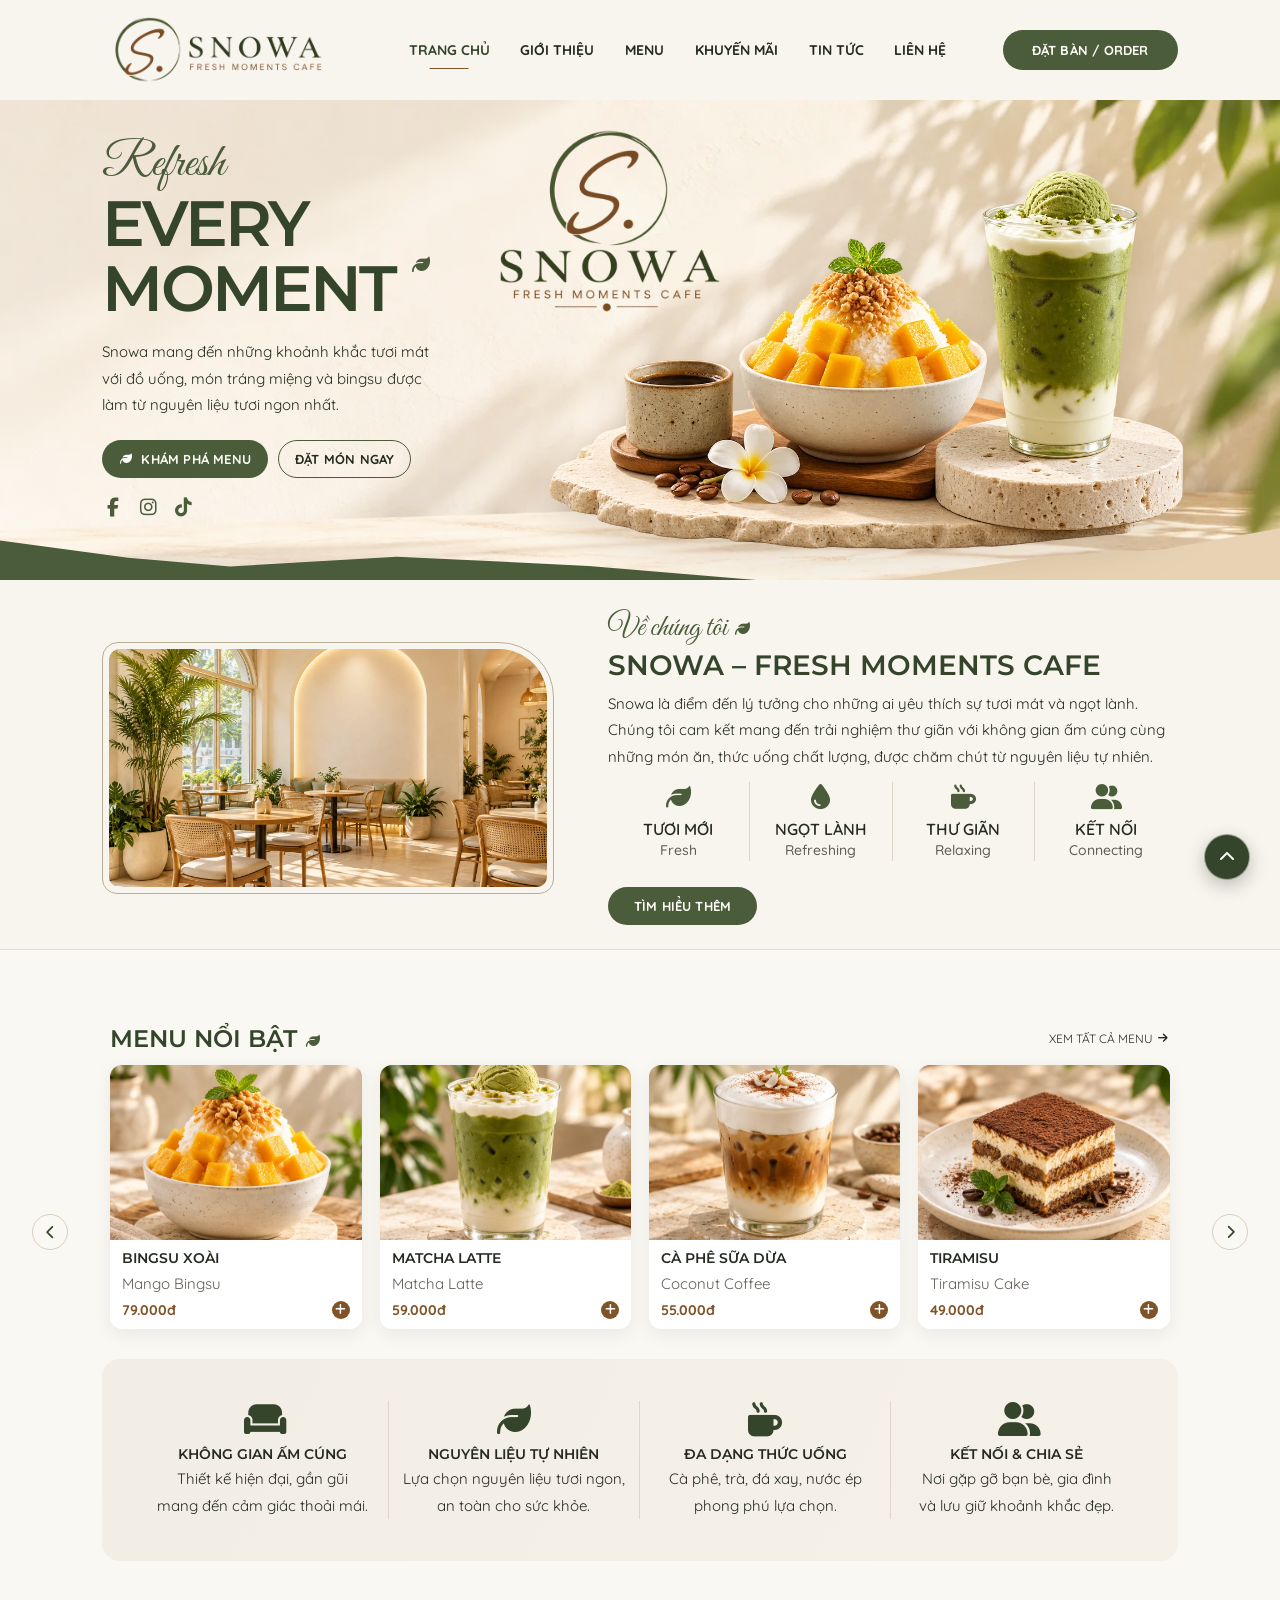
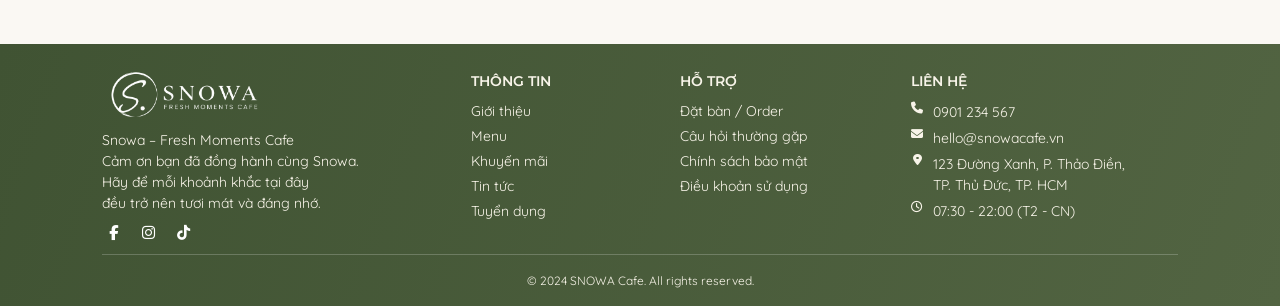
==== commit 8523bcb0: "Optimize cafe image delivery with WebP" ====
--- a/index.html
+++ b/index.html
@@ -34,7 +34,7 @@
                     class="brand"
                     aria-label="Snowa Cafe - Trang chủ"
                     ><img
-                        src="./public/image/logo.png"
+                        src="./public/image/logo.webp"
                         alt="SNOWA Fresh Moments Cafe"
                 /></a>
                 <button
@@ -118,14 +118,12 @@
                     >
                         <img
                             class="hero-emblem"
-                            src="./public/image/image.png"
-                            alt="SNOWA Fresh Moments Cafe"
-                        />
+                            src="./public/image/image.webp"
+                            alt="SNOWA Fresh Moments Cafe" loading="lazy" decoding="async">
                         <img
                             class="hero-image"
-                            src="./public/image/hero-products.png"
-                            alt="Bingsu xoài, matcha latte và cà phê Snowa"
-                        />
+                            src="./public/image/hero-products.webp"
+                            alt="Bingsu xoài, matcha latte và cà phê Snowa" fetchpriority="high">
                     </div>
                 </div>
                 <div class="wave wave-olive"></div>
@@ -135,9 +133,8 @@
             <section class="about container" id="about">
                 <div class="about-photo">
                     <img
-                        src="./public/image/cafe-interior.png"
-                        alt="Không gian ấm cúng tại Snowa Cafe"
-                    />
+                        src="./public/image/cafe-interior.webp"
+                        alt="Không gian ấm cúng tại Snowa Cafe" loading="lazy" decoding="async">
                 </div>
                 <div class="about-content">
                     <span class="script small"
@@ -409,7 +406,7 @@
             <div class="container footer-grid">
                 <div class="footer-brand">
                     <img
-                        src="./public/image/logo.png"
+                        src="./public/image/logo.webp"
                         alt="SNOWA Fresh Moments Cafe"
                     />
                     <p>
--- a/public/css/style.css
+++ b/public/css/style.css
@@ -175,7 +175,7 @@
     min-height: 480px;
     background:
         linear-gradient(90deg, #fbf8f366 0%, #f7f1e833 46%, #f2e8d81a 100%),
-        url("../image/hero-background.png") center 53% / cover no-repeat;
+        url("../image/hero-background.webp") center 53% / cover no-repeat;
 }
 .hero::before,
 .hero::after {
@@ -444,7 +444,7 @@
 .product-photo {
     width: 100%;
     height: 175px;
-    background-image: url("../image/menu-products.png");
+    background-image: url("../image/menu-products.webp");
     background-size: 200% 200%;
     background-repeat: no-repeat;
 }
@@ -2155,7 +2155,7 @@
     background: #eee5d5;
 }
 .about-visit-image.product-photo {
-    background-image: url("../image/menu-products.png");
+    background-image: url("../image/menu-products.webp");
     background-size: 200% auto;
     background-position: left 14%;
 }
@@ -3448,7 +3448,7 @@
     .hero {
         background-image:
             linear-gradient(90deg, #fbf8f38c, #f7f1e859),
-            url("../image/hero-background.png");
+            url("../image/hero-background.webp");
         background-position: 24% center;
         background-size: auto 100%;
     }
